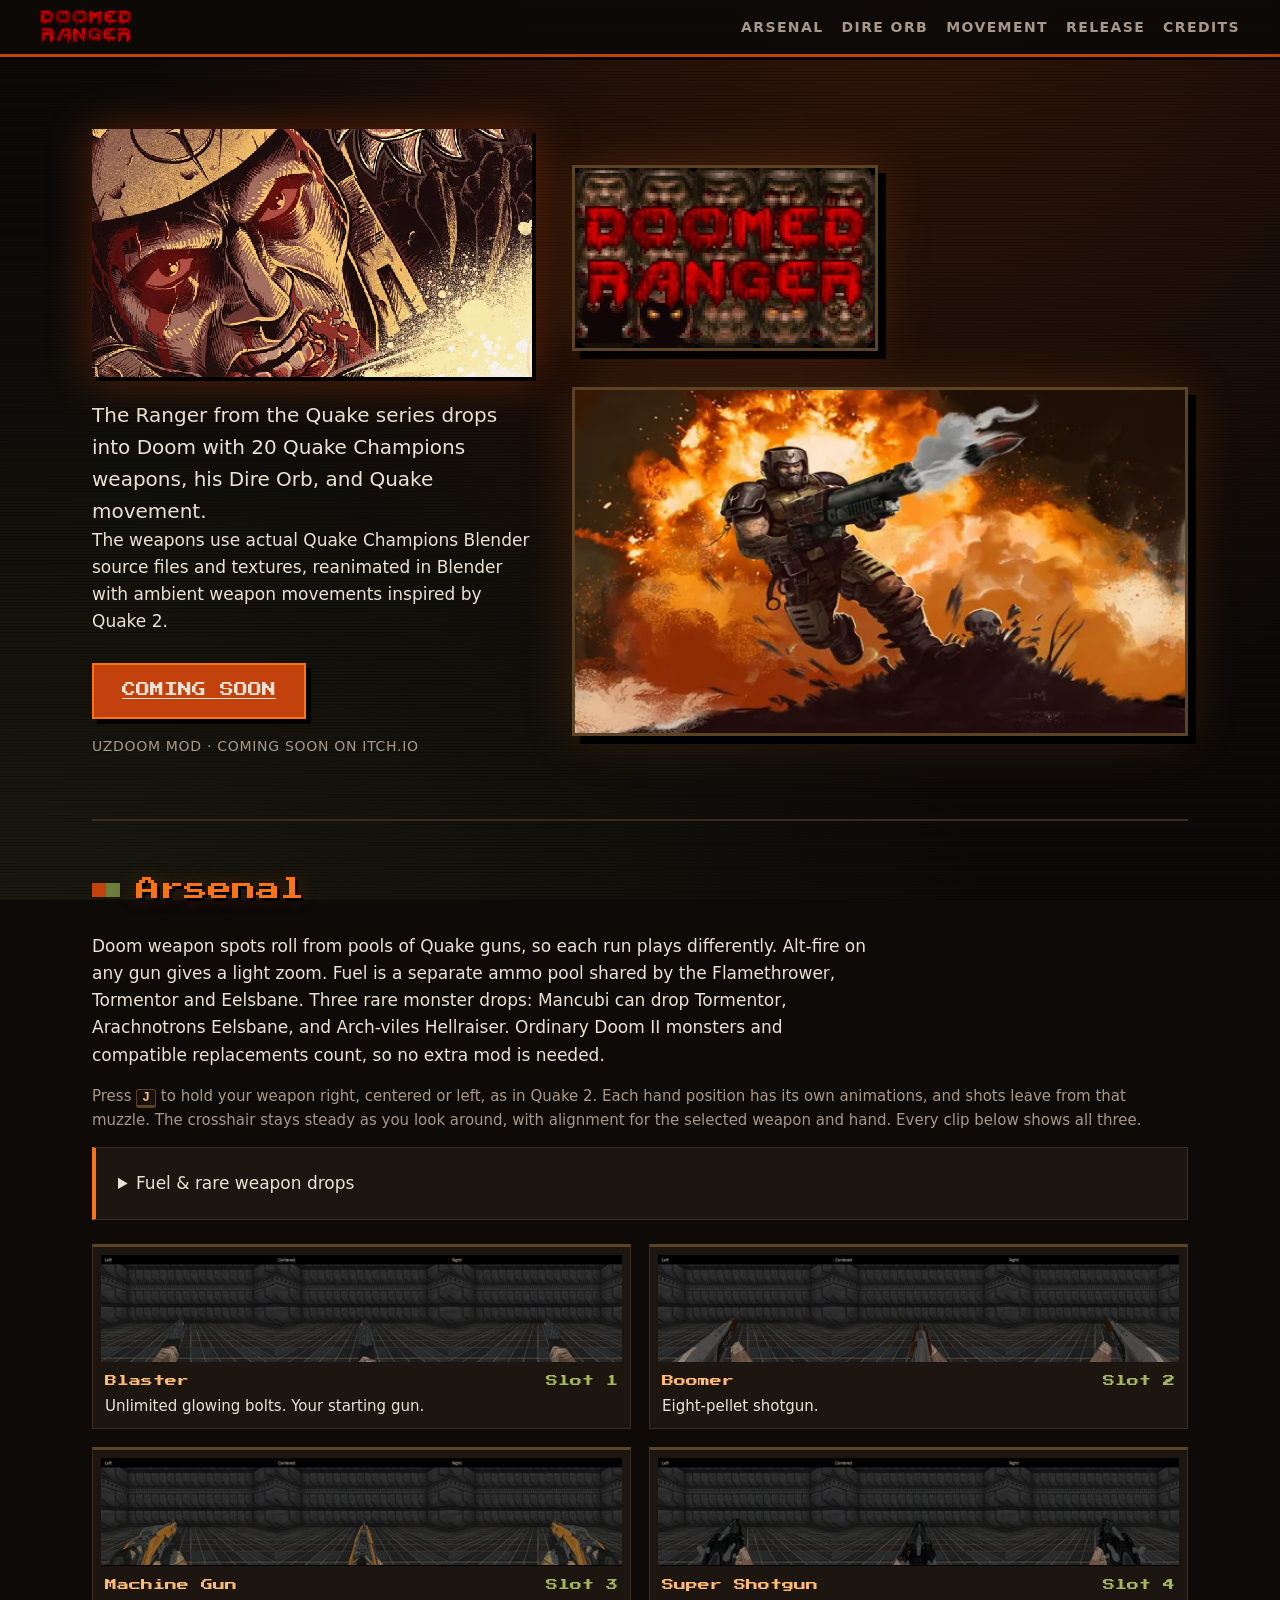
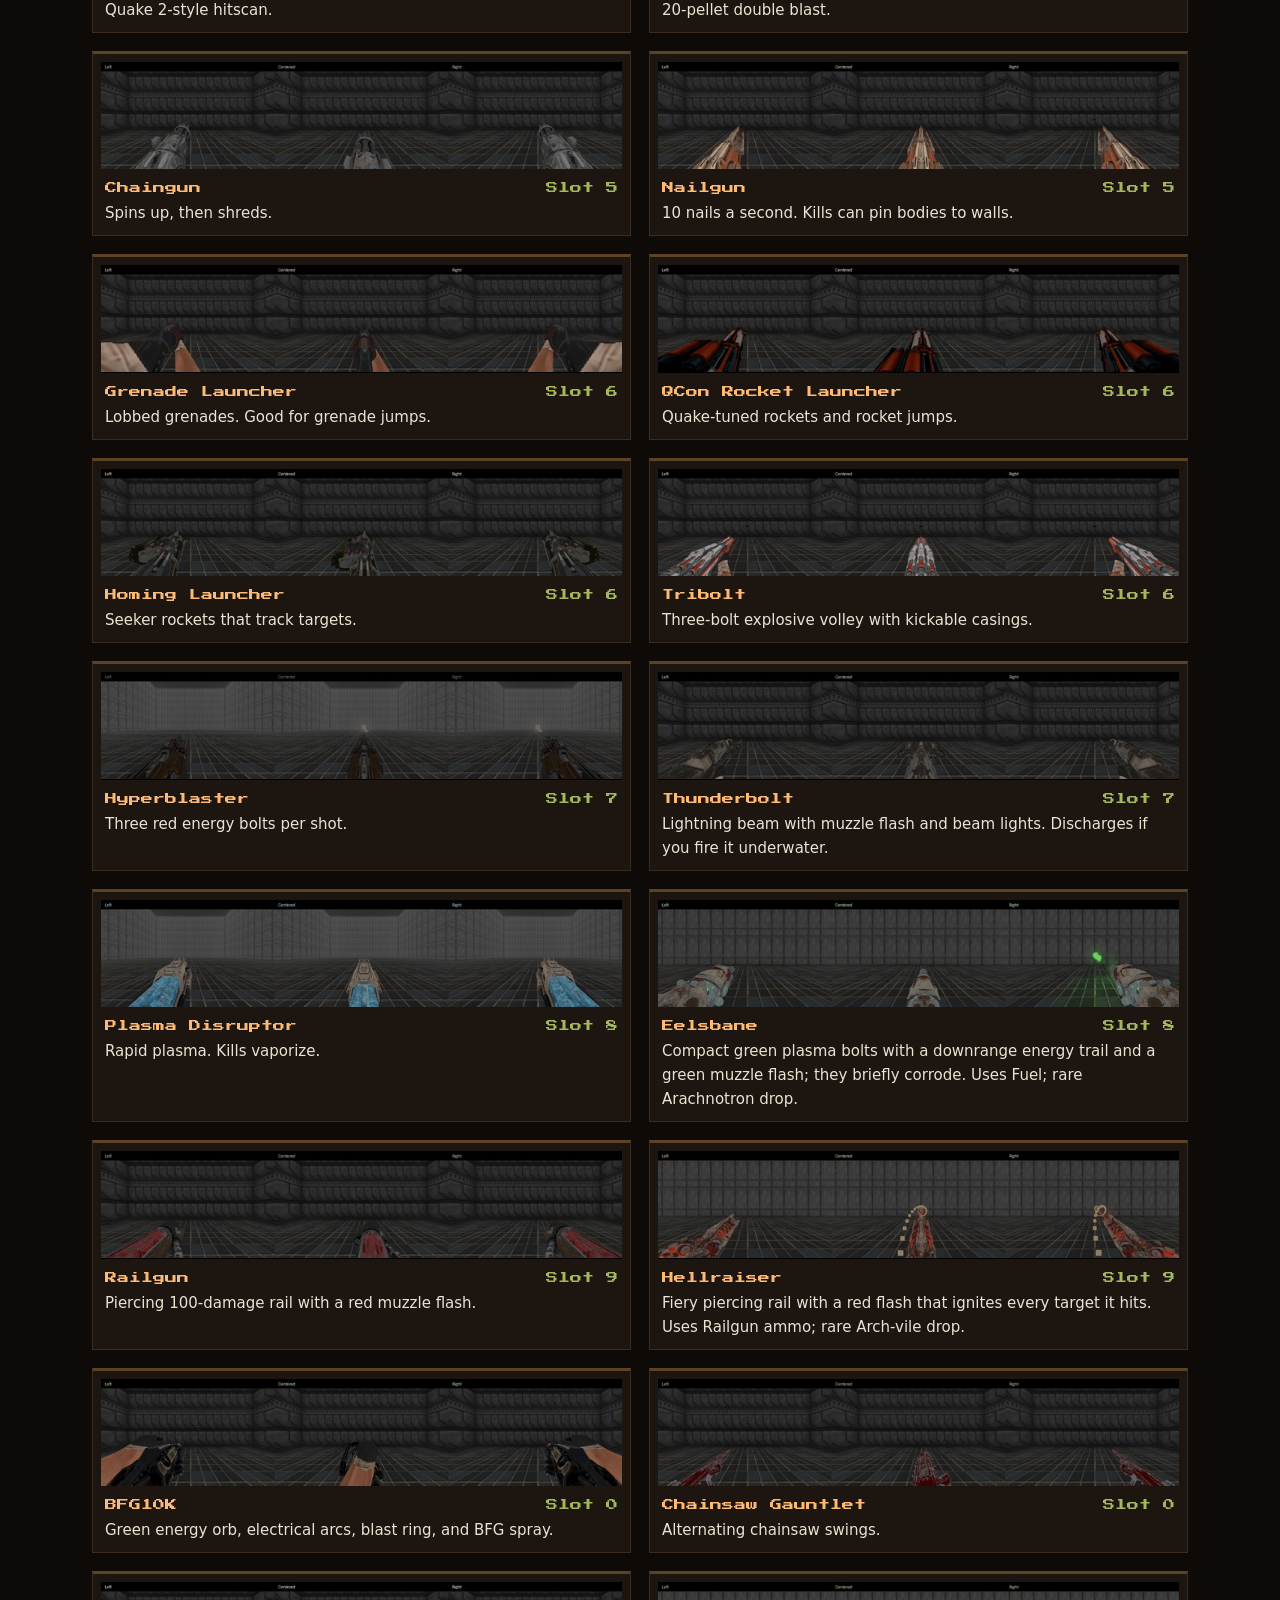
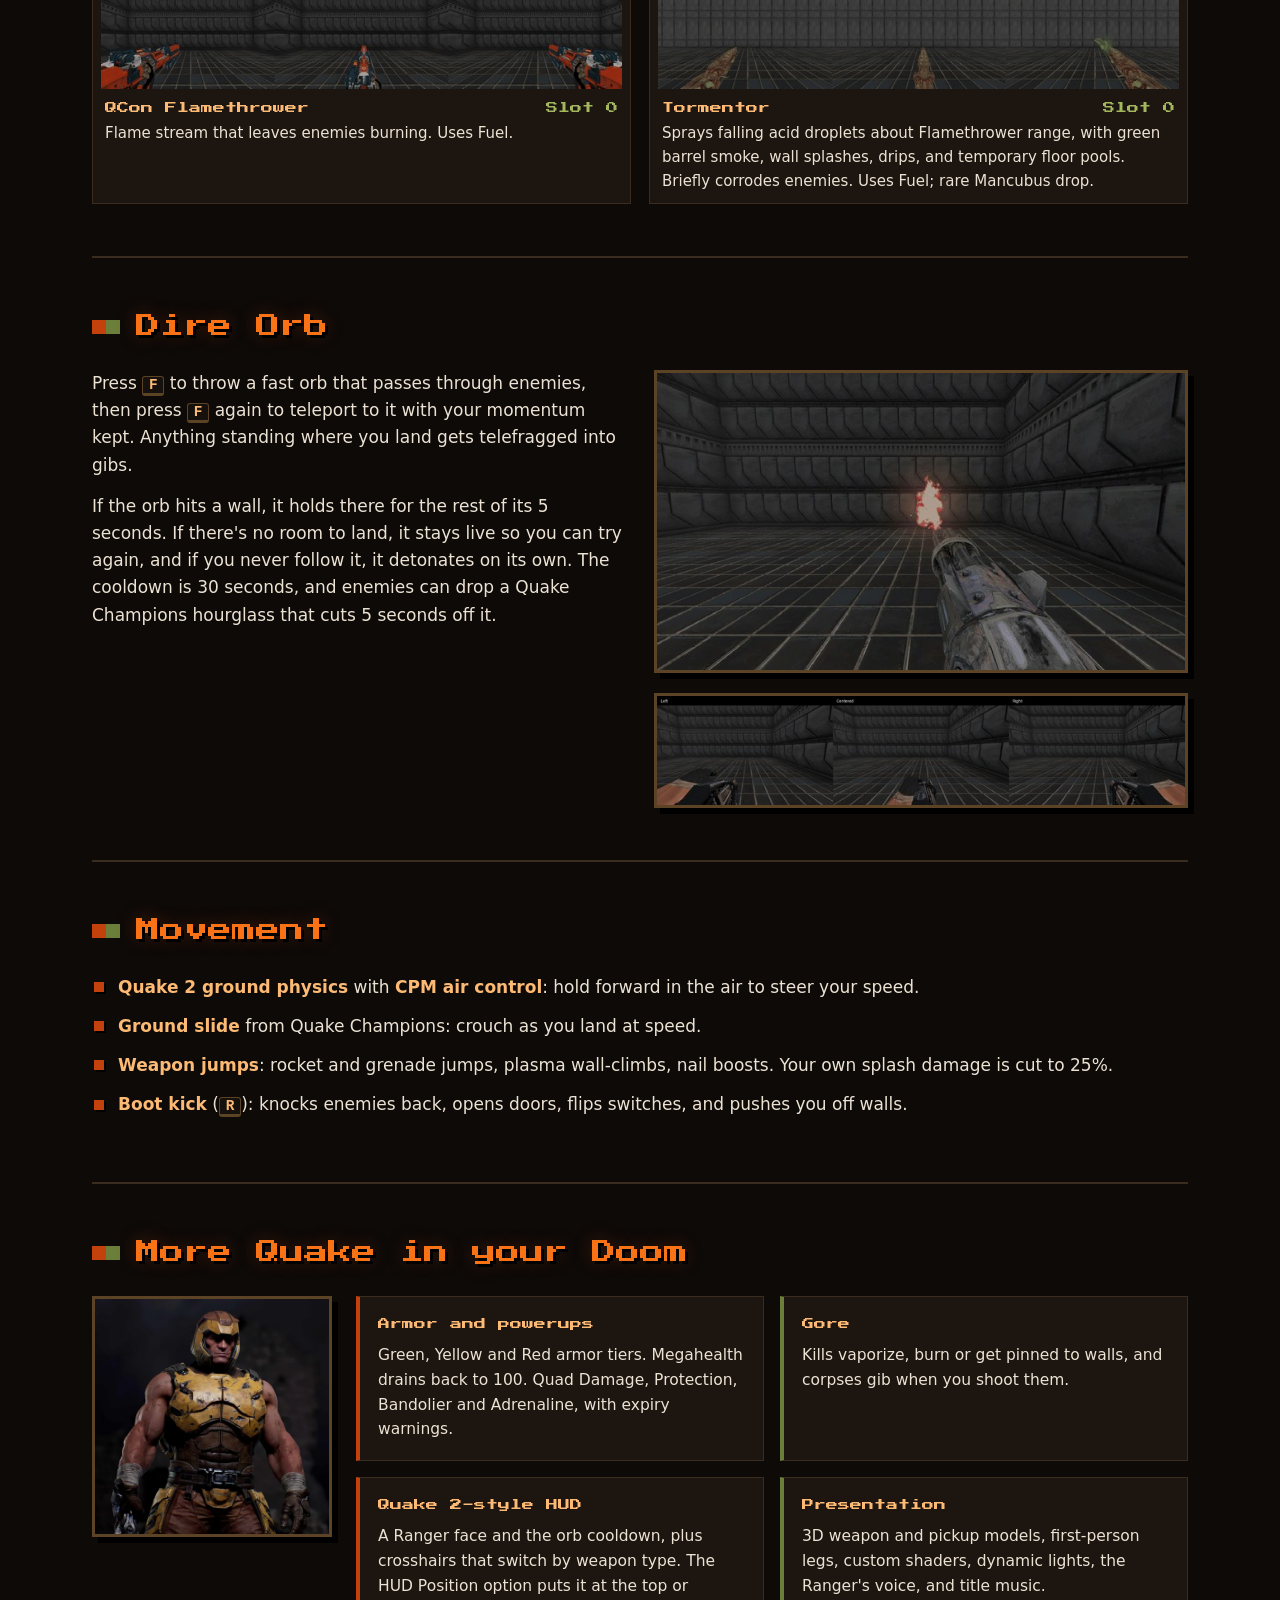
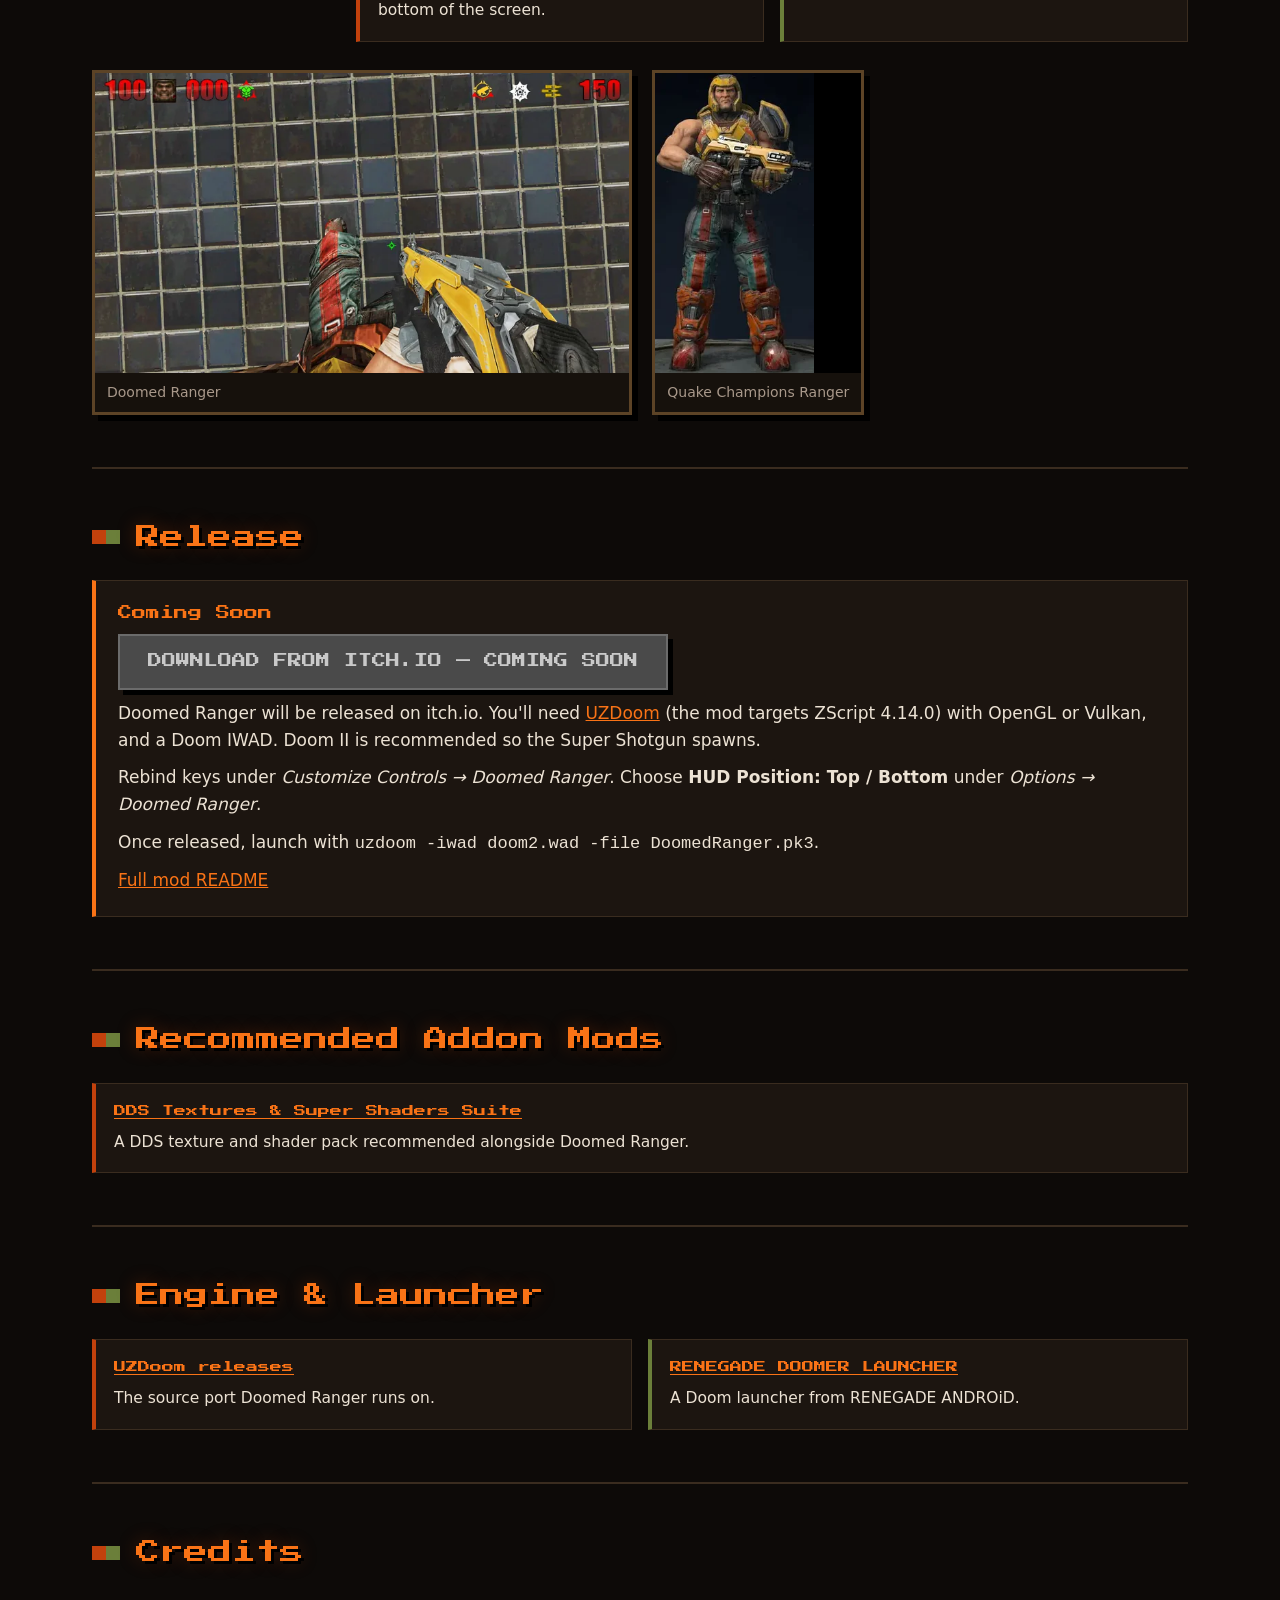
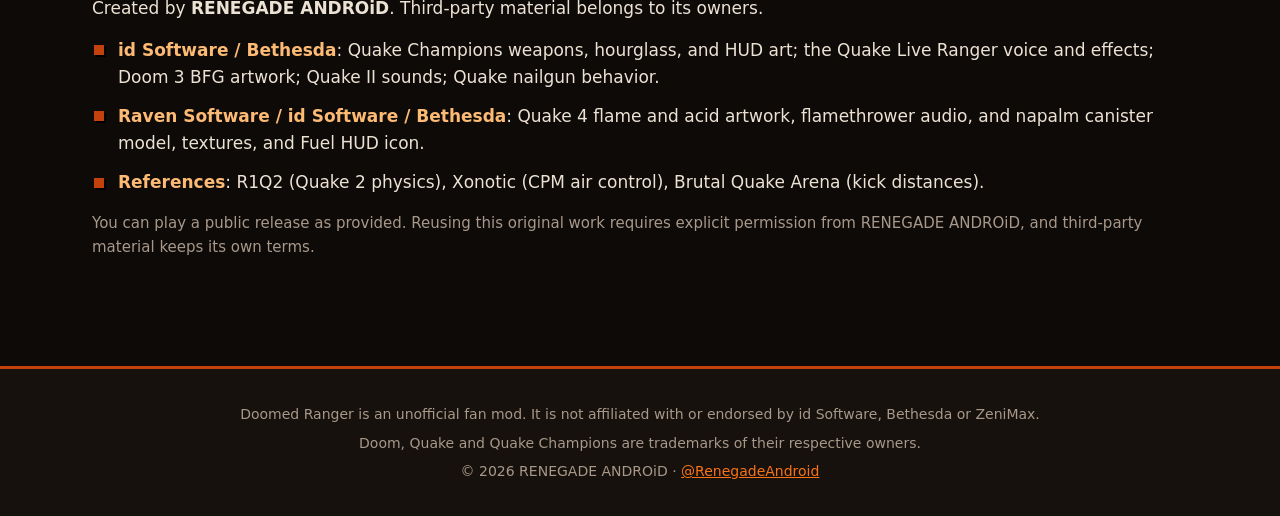
==== index.html @ 9158152c "Prepare itch.io downloads while keeping release in draft" ====
<!doctype html>
<html lang="en">
<head>
<meta charset="utf-8">
<meta name="viewport" content="width=device-width, initial-scale=1">
<title>Doomed Ranger: the Quake Ranger in Doom | Coming Soon</title>
<meta name="description" content="Doomed Ranger is a UZDoom mod that brings the Ranger from the Quake series into Doom with 20 Quake Champions weapons, the Dire Orb and Quake movement. Coming soon.">
<meta name="theme-color" content="#0d0a08">
<meta property="og:type" content="website">
<meta property="og:title" content="Doomed Ranger: the Quake Ranger in Doom">
<meta property="og:description" content="20 Quake Champions weapons, the Dire Orb and Quake movement, in Doom. Coming soon.">
<meta property="og:image" content="img/og-image.jpg">
<meta name="twitter:card" content="summary_large_image">
<meta name="twitter:site" content="@RenegadeAndroid">
<meta name="twitter:title" content="Doomed Ranger: the Quake Ranger in Doom">
<meta name="twitter:description" content="20 Quake Champions weapons, the Dire Orb and Quake movement, in Doom. Coming soon.">
<meta name="twitter:image" content="img/og-image.jpg">
<link rel="icon" href="favicon.ico" sizes="any">
<link rel="icon" href="favicon-32.png" type="image/png" sizes="32x32">
<link rel="apple-touch-icon" href="apple-touch-icon.png">
<link rel="preload" href="fonts/PressStart2P.woff" as="font" type="font/woff" crossorigin>
<link rel="stylesheet" href="style.css?v=20261006b">
</head>
<body>
<a class="skip" href="#main">Skip to content</a>
<header class="topbar">
  <a class="brand" href="#top" aria-label="Doomed Ranger home"><img src="img/logo.png" alt="Doomed Ranger" width="630" height="234"></a>
  <nav aria-label="Sections">
    <a href="#arsenal">Arsenal</a><a href="#orb">Dire Orb</a><a href="#movement">Movement</a><a href="#release">Release</a><a href="#credits">Credits</a>
  </nav>
</header>
<main id="main">
<section class="hero" id="top">
  <div>
    <h1><img src="img/titlepic.webp" alt="Doomed Ranger" width="672" height="378" class="pixelated"></h1>
    <p class="tagline">The Ranger from the Quake series drops into Doom with 20 Quake Champions weapons, his Dire Orb, and Quake movement.</p>
    <p class="lead">The weapons use actual Quake Champions Blender source files and textures, reanimated in Blender with ambient weapon movements inspired by Quake 2.</p>
    <div class="cta"><a class="btn btn-download" href="#release">Coming Soon</a></div>
    <p class="fineprint">UZDoom mod &middot; Coming soon on itch.io</p>
  </div>
  <div class="hero-art">
    <figure class="hero-shot hero-banner pixelated"><img src="img/title-banner.webp?v=20261005c" alt="Doomed Ranger title" width="300" height="180"></figure>
    <figure class="hero-shot credit"><img src="img/credit.webp?v=20261005c" alt="Credits screen" width="560" height="315" loading="lazy"></figure>
  </div>
</section>

<section class="section" id="arsenal">
  <h2><span class="pix"></span>Arsenal</h2>
  <p class="lead">Doom weapon spots roll from pools of Quake guns, so each run plays differently. Alt-fire on any gun gives a light zoom. Fuel is a separate ammo pool shared by the Flamethrower, Tormentor and Eelsbane. Three rare monster drops: Mancubi can drop Tormentor, Arachnotrons Eelsbane, and Arch-viles Hellraiser. Ordinary Doom II monsters and compatible replacements count, so no extra mod is needed.</p>
  <p class="hint">Press <kbd>J</kbd> to hold your weapon right, centered or left, as in Quake 2. Each hand position has its own animations, and shots leave from that muzzle. The crosshair stays steady as you look around, with alignment for the selected weapon and hand. Every clip below shows all three.</p>
  <details class="card"><summary>Fuel &amp; rare weapon drops</summary>
<p>Fuel is a separate ammo pool shared by the Flamethrower, Tormentor, and Eelsbane: 300 maximum, or 600 with a backpack. Quake 4 napalm canisters give 60 Fuel; large tanks give 120. One in four Cell/Cell Pack map spots supplies Fuel, while the rest retain Cells. Mappers can place Fuel using editor numbers 27016 and 27017.</p>
<p>Mancubi have a 15% chance to drop Tormentor. Arachnotrons have a 15% chance to drop Eelsbane. Arch-viles have a 20% chance to drop Hellraiser. Ordinary Doom II monsters and compatible replacement subclasses can supply these weapons; Champions Lite is not required. Friendly monsters never roll these drops, and resurrection cannot repeat a drop roll. Server settings <code>dr_tormentor_drop_chance</code>, <code>dr_eelsbane_drop_chance</code>, and <code>dr_hellraiser_drop_chance</code> adjust the chances.</p>
<p>The three monster weapons do not appear in normal map weapon pools. Pick up the dropped weapon to unlock it, then use its slot key to cycle to it.</p>
<p>Tormentor sprays a visible stream of falling acid droplets with approximately the Flamethrower’s reach, green barrel smoke, and no muzzle flash. Eelsbane fires fast green acid plasma. Both apply a brief corrosion effect. Tormentor impacts leave green wall splashes and drips plus temporary floor pools, using original Quake 4 acid artwork. Eelsbane has compact green plasma bolts and a downrange energy trail; Railgun and Hellraiser use red flashes. Hellraiser fires a piercing fiery rail that sets every enemy it hits alight; it uses the Railgun’s existing ammo, rather than Fuel.</p>
  </details>
  <div class="weapons">
<figure class="weapon"><video autoplay muted loop playsinline preload="none" poster="media/blaster.jpg?v=84ce3cec5cee" aria-label="Blaster held left, centered and right"><source src="media/blaster.mp4?v=84ce3cec5cee" type="video/mp4"></video><figcaption><h3>Blaster<span class="slot">Slot 1</span></h3><p>Unlimited glowing bolts. Your starting gun.</p></figcaption></figure>
<figure class="weapon"><video autoplay muted loop playsinline preload="none" poster="media/boomer.jpg?v=d4609a7aebd3" aria-label="Boomer held left, centered and right"><source src="media/boomer.mp4?v=d4609a7aebd3" type="video/mp4"></video><figcaption><h3>Boomer<span class="slot">Slot 2</span></h3><p>Eight-pellet shotgun.</p></figcaption></figure>
<figure class="weapon"><video autoplay muted loop playsinline preload="none" poster="media/machine-gun.jpg?v=020d943dd114" aria-label="Machine Gun held left, centered and right"><source src="media/machine-gun.mp4?v=020d943dd114" type="video/mp4"></video><figcaption><h3>Machine Gun<span class="slot">Slot 3</span></h3><p>Quake 2-style hitscan.</p></figcaption></figure>
<figure class="weapon"><video autoplay muted loop playsinline preload="none" poster="media/super-shotgun.jpg?v=9066d23cf0ee" aria-label="Super Shotgun held left, centered and right"><source src="media/super-shotgun.mp4?v=9066d23cf0ee" type="video/mp4"></video><figcaption><h3>Super Shotgun<span class="slot">Slot 4</span></h3><p>20-pellet double blast.</p></figcaption></figure>
<figure class="weapon"><video autoplay muted loop playsinline preload="none" poster="media/chaingun.jpg?v=4c9219ea2337" aria-label="Chaingun held left, centered and right"><source src="media/chaingun.mp4?v=4c9219ea2337" type="video/mp4"></video><figcaption><h3>Chaingun<span class="slot">Slot 5</span></h3><p>Spins up, then shreds.</p></figcaption></figure>
<figure class="weapon"><video autoplay muted loop playsinline preload="none" poster="media/nailgun.jpg?v=85e5bc1e5933" aria-label="Nailgun held left, centered and right"><source src="media/nailgun.mp4?v=85e5bc1e5933" type="video/mp4"></video><figcaption><h3>Nailgun<span class="slot">Slot 5</span></h3><p>10 nails a second. Kills can pin bodies to walls.</p></figcaption></figure>
<figure class="weapon"><video autoplay muted loop playsinline preload="none" poster="media/grenade-launcher.jpg?v=d6468c8aa0d2" aria-label="Grenade Launcher held left, centered and right"><source src="media/grenade-launcher.mp4?v=d6468c8aa0d2" type="video/mp4"></video><figcaption><h3>Grenade Launcher<span class="slot">Slot 6</span></h3><p>Lobbed grenades. Good for grenade jumps.</p></figcaption></figure>
<figure class="weapon"><video autoplay muted loop playsinline preload="none" poster="media/qcon-rocket-launcher.jpg?v=6a2fb8ad66dd" aria-label="QCon Rocket Launcher held left, centered and right"><source src="media/qcon-rocket-launcher.mp4?v=6a2fb8ad66dd" type="video/mp4"></video><figcaption><h3>QCon Rocket Launcher<span class="slot">Slot 6</span></h3><p>Quake-tuned rockets and rocket jumps.</p></figcaption></figure>
<figure class="weapon"><video autoplay muted loop playsinline preload="none" poster="media/homing-launcher.jpg?v=08c1c760531c" aria-label="Homing Launcher held left, centered and right"><source src="media/homing-launcher.mp4?v=08c1c760531c" type="video/mp4"></video><figcaption><h3>Homing Launcher<span class="slot">Slot 6</span></h3><p>Seeker rockets that track targets.</p></figcaption></figure>
<figure class="weapon"><video autoplay muted loop playsinline preload="none" poster="media/tribolt.jpg?v=ee7981aa20fa" aria-label="Tribolt held left, centered and right"><source src="media/tribolt.mp4?v=ee7981aa20fa" type="video/mp4"></video><figcaption><h3>Tribolt<span class="slot">Slot 6</span></h3><p>Three-bolt explosive volley with kickable casings.</p></figcaption></figure>
<figure class="weapon"><video autoplay muted loop playsinline preload="none" poster="media/hyperblaster.jpg?v=4ec3fef3181a" aria-label="Hyperblaster held left, centered and right"><source src="media/hyperblaster.mp4?v=4ec3fef3181a" type="video/mp4"></video><figcaption><h3>Hyperblaster<span class="slot">Slot 7</span></h3><p>Three red energy bolts per shot.</p></figcaption></figure>
<figure class="weapon"><video autoplay muted loop playsinline preload="none" poster="media/thunderbolt.jpg?v=8cfcb7be6a75" aria-label="Thunderbolt held left, centered and right"><source src="media/thunderbolt.mp4?v=8cfcb7be6a75" type="video/mp4"></video><figcaption><h3>Thunderbolt<span class="slot">Slot 7</span></h3><p>Lightning beam with muzzle flash and beam lights. Discharges if you fire it underwater.</p></figcaption></figure>
<figure class="weapon"><video autoplay muted loop playsinline preload="none" poster="media/plasma-disruptor.jpg?v=b77f7627d532" aria-label="Plasma Disruptor held left, centered and right"><source src="media/plasma-disruptor.mp4?v=b77f7627d532" type="video/mp4"></video><figcaption><h3>Plasma Disruptor<span class="slot">Slot 8</span></h3><p>Rapid plasma. Kills vaporize.</p></figcaption></figure>
<figure class="weapon"><video autoplay muted loop playsinline preload="none" poster="media/eelsbane.jpg?v=9e7bd1f53b00" aria-label="Eelsbane held left, centered and right"><source src="media/eelsbane.mp4?v=9e7bd1f53b00" type="video/mp4"></video><figcaption><h3>Eelsbane<span class="slot">Slot 8</span></h3><p>Compact green plasma bolts with a downrange energy trail and a green muzzle flash; they briefly corrode. Uses Fuel; rare Arachnotron drop.</p></figcaption></figure>
<figure class="weapon"><video autoplay muted loop playsinline preload="none" poster="media/railgun.jpg?v=cf1688f2a9b3" aria-label="Railgun held left, centered and right"><source src="media/railgun.mp4?v=cf1688f2a9b3" type="video/mp4"></video><figcaption><h3>Railgun<span class="slot">Slot 9</span></h3><p>Piercing 100-damage rail with a red muzzle flash.</p></figcaption></figure>
<figure class="weapon"><video autoplay muted loop playsinline preload="none" poster="media/hellraiser.jpg?v=635c8f942a1d" aria-label="Hellraiser held left, centered and right"><source src="media/hellraiser.mp4?v=635c8f942a1d" type="video/mp4"></video><figcaption><h3>Hellraiser<span class="slot">Slot 9</span></h3><p>Fiery piercing rail with a red flash that ignites every target it hits. Uses Railgun ammo; rare Arch-vile drop.</p></figcaption></figure>
<figure class="weapon"><video autoplay muted loop playsinline preload="none" poster="media/bfg10k.jpg?v=2ba76376603f" aria-label="BFG10K held left, centered and right"><source src="media/bfg10k.mp4?v=2ba76376603f" type="video/mp4"></video><figcaption><h3>BFG10K<span class="slot">Slot 0</span></h3><p>Green energy orb, electrical arcs, blast ring, and BFG spray.</p></figcaption></figure>
<figure class="weapon"><video autoplay muted loop playsinline preload="none" poster="media/chainsaw-gauntlet.jpg?v=6f9e9b9dbbe9" aria-label="Chainsaw Gauntlet held left, centered and right"><source src="media/chainsaw-gauntlet.mp4?v=6f9e9b9dbbe9" type="video/mp4"></video><figcaption><h3>Chainsaw Gauntlet<span class="slot">Slot 0</span></h3><p>Alternating chainsaw swings.</p></figcaption></figure>
<figure class="weapon"><video autoplay muted loop playsinline preload="none" poster="media/flamethrower.jpg?v=9c860c257740" aria-label="QCon Flamethrower held left, centered and right"><source src="media/flamethrower.mp4?v=9c860c257740" type="video/mp4"></video><figcaption><h3>QCon Flamethrower<span class="slot">Slot 0</span></h3><p>Flame stream that leaves enemies burning. Uses Fuel.</p></figcaption></figure>
<figure class="weapon"><video autoplay muted loop playsinline preload="none" poster="media/tormentor.jpg?v=f3d965cd5ab0" aria-label="Tormentor held left, centered and right"><source src="media/tormentor.mp4?v=f3d965cd5ab0" type="video/mp4"></video><figcaption><h3>Tormentor<span class="slot">Slot 0</span></h3><p>Sprays falling acid droplets about Flamethrower range, with green barrel smoke, wall splashes, drips, and temporary floor pools. Briefly corrodes enemies. Uses Fuel; rare Mancubus drop.</p></figcaption></figure>
  </div>
</section>

<section class="section" id="orb">
  <h2><span class="pix"></span>Dire Orb</h2>
  <div class="split">
    <div>
      <p class="lead">Press <kbd>F</kbd> to throw a fast orb that passes through enemies, then press <kbd>F</kbd> again to teleport to it with your momentum kept. Anything standing where you land gets telefragged into gibs.</p>
      <p class="lead">If the orb hits a wall, it holds there for the rest of its 5 seconds. If there's no room to land, it stays live so you can try again, and if you never follow it, it detonates on its own. The cooldown is 30 seconds, and enemies can drop a Quake Champions hourglass that cuts 5 seconds off it.</p>
    </div>
    <div>
      <figure class="media gameplay"><video autoplay muted loop playsinline preload="none" poster="media/dire-orb-gameplay.jpg?v=3fb9c44d6c5e" aria-label="Dire Orb gameplay"><source src="media/dire-orb-gameplay.mp4?v=3fb9c44d6c5e" type="video/mp4"></video></figure>
      <figure class="media"><video autoplay muted loop playsinline preload="none" poster="media/dire-orb.jpg?v=9bef050658b7" aria-label="Dire Orb held left, centered and right"><source src="media/dire-orb.mp4?v=9bef050658b7" type="video/mp4"></video></figure>
    </div>
  </div>
</section>

<section class="section" id="movement">
  <h2><span class="pix"></span>Movement</h2>
  <ul class="ticks">
    <li><strong>Quake 2 ground physics</strong> with <strong>CPM air control</strong>: hold forward in the air to steer your speed.</li>
    <li><strong>Ground slide</strong> from Quake Champions: crouch as you land at speed.</li>
    <li><strong>Weapon jumps</strong>: rocket and grenade jumps, plasma wall-climbs, nail boosts. Your own splash damage is cut to 25%.</li>
    <li><strong>Boot kick</strong> (<kbd>R</kbd>): knocks enemies back, opens doors, flips switches, and pushes you off walls.</li>
  </ul>
</section>

<section class="section" id="more">
  <h2><span class="pix"></span>More Quake in your Doom</h2>
  <div class="more-layout">
    <figure class="more-ranger"><img src="img/ranger-portrait.webp?v=20261005c" alt="Ranger" width="520" height="522" loading="lazy"></figure>
    <ul class="features features-right">
      <li><h3>Armor and powerups</h3><p>Green, Yellow and Red armor tiers. Megahealth drains back to 100. Quad Damage, Protection, Bandolier and Adrenaline, with expiry warnings.</p></li>
      <li><h3>Gore</h3><p>Kills vaporize, burn or get pinned to walls, and corpses gib when you shoot them.</p></li>
      <li><h3>Quake 2-style HUD</h3><p>A Ranger face and the orb cooldown, plus crosshairs that switch by weapon type. The HUD Position option puts it at the top or bottom of the screen.</p></li>
      <li><h3>Presentation</h3><p>3D weapon and pickup models, first-person legs, custom shaders, dynamic lights, the Ranger's voice, and title music.</p></li>
    </ul>
  </div>
  <div class="compare">
    <figure class="shot"><img src="img/in-game-hud.webp?v=20261005c" alt="Looking down at the Ranger body, yellow weapon, and Quake 2-style HUD" width="780" height="438" loading="lazy"><figcaption>Doomed Ranger</figcaption></figure>
    <figure class="shot"><img src="img/qc-ranger.webp?v=20261005c" alt="Quake Champions Ranger for comparison" width="232" height="438" loading="lazy"><figcaption>Quake Champions Ranger</figcaption></figure>
  </div>
</section>

<section class="section" id="release">
  <h2><span class="pix"></span>Release</h2>
  <div class="card">
    <p class="status">Coming Soon</p>
    <p><button class="btn btn-soon" disabled>Download from itch.io — Coming Soon</button></p>
    <p>Doomed Ranger will be released on itch.io. You'll need <a href="https://github.com/UZDoom/UZDoom/releases" rel="noopener">UZDoom</a> (the mod targets ZScript 4.14.0) with OpenGL or Vulkan, and a Doom IWAD. Doom II is recommended so the Super Shotgun spawns.</p>
    <p>Rebind keys under <em>Customize Controls → Doomed Ranger</em>. Choose <strong>HUD Position: Top / Bottom</strong> under <em>Options → Doomed Ranger</em>.</p>
    <p>Once released, launch with <code>uzdoom -iwad doom2.wad -file DoomedRanger.pk3</code>.</p>
    <p><a href="https://github.com/RENEGADE-ANDROiD/DoomedRanger/blob/main/mod-readme.md">Full mod README</a></p>
  </div>
</section>

<section class="section" id="addons">
  <h2><span class="pix"></span>Recommended Addon Mods</h2>
  <ul class="features">
    <li><h3><a href="https://www.moddb.com/mods/dds-texturespbr-plus" rel="noopener">DDS Textures &amp; Super Shaders Suite</a></h3><p>A DDS texture and shader pack recommended alongside Doomed Ranger.</p></li>
  </ul>
</section>

<section class="section" id="engine">
  <h2><span class="pix"></span>Engine &amp; Launcher</h2>
  <ul class="features">
    <li><h3><a href="https://github.com/UZDoom/UZDoom/releases" rel="noopener">UZDoom releases</a></h3><p>The source port Doomed Ranger runs on.</p></li>
    <li><h3><a href="https://renegade-android.github.io/rdl/" rel="noopener">RENEGADE DOOMER LAUNCHER</a></h3><p>A Doom launcher from RENEGADE ANDROiD.</p></li>
  </ul>
</section>

<section class="section" id="credits">
  <h2><span class="pix"></span>Credits</h2>
  <p class="lead">Created by <strong>RENEGADE ANDROiD</strong>. Third-party material belongs to its owners.</p>
  <ul class="ticks">
    <li><strong>id Software / Bethesda</strong>: Quake Champions weapons, hourglass, and HUD art; the Quake Live Ranger voice and effects; Doom 3 BFG artwork; Quake II sounds; Quake nailgun behavior.</li>
    <li><strong>Raven Software / id Software / Bethesda</strong>: Quake 4 flame and acid artwork, flamethrower audio, and napalm canister model, textures, and Fuel HUD icon.</li>
    <li><strong>References</strong>: R1Q2 (Quake 2 physics), Xonotic (CPM air control), Brutal Quake Arena (kick distances).</li>
  </ul>
  <p class="hint">You can play a public release as provided. Reusing this original work requires explicit permission from RENEGADE ANDROiD, and third-party material keeps its own terms.</p>
</section>
</main>
<footer class="footer">
  <p>Doomed Ranger is an unofficial fan mod. It is not affiliated with or endorsed by id Software, Bethesda or ZeniMax.</p>
  <p>Doom, Quake and Quake Champions are trademarks of their respective owners.</p>
  <p>&copy; 2026 RENEGADE ANDROiD &middot; <a href="https://x.com/RenegadeAndroid" rel="noopener">@RenegadeAndroid</a></p>
</footer>
</body>
</html>
---- style.css ----
/* Doomed Ranger: dark, gritty Doom/Quake theme. Rust/orange with Quake brown/green. Press Start 2P for headings only. */
@font-face { font-family: "Press Start 2P"; src: url("fonts/PressStart2P.woff") format("woff"); font-display: swap; }
:root {
  --bg: #0d0a08; --bg2: #16110c; --panel: #1c1510; --line: #3a2c1f;
  --fg: #ece2d4; --dim: #a8988a; --rust: #c2410c; --orange: #f97316; --ember: #fdba74;
  --brown: #5c4326; --green: #6b7f3a; --green-hi: #a3b85c;
  --pixel: "Press Start 2P", ui-monospace, monospace;
  --sans: system-ui, -apple-system, "Segoe UI", Roboto, "Helvetica Neue", Arial, sans-serif;
}
* { box-sizing: border-box; }
html { scroll-behavior: smooth; }
@media (prefers-reduced-motion: reduce) { html { scroll-behavior: auto; } * { transition: none !important; } }
body {
  margin: 0; background: var(--bg); color: var(--fg); font: 17px/1.6 var(--sans);
  background-image:
    repeating-linear-gradient(0deg, rgba(0,0,0,.22) 0 1px, transparent 1px 3px),
    radial-gradient(ellipse at 70% -10%, rgba(194,65,12,.22), transparent 60%),
    radial-gradient(ellipse at 0% 110%, rgba(107,127,58,.14), transparent 55%);
  background-attachment: fixed;
}
img, video { max-width: 100%; height: auto; display: block; }
.pixelated, .pixelated img { image-rendering: pixelated; }
a { color: var(--orange); }
a:hover { color: var(--ember); }
:focus-visible { outline: 3px solid var(--orange); outline-offset: 3px; }
kbd { font: 700 .85em ui-monospace, monospace; background: var(--bg2); border: 1px solid var(--brown); border-bottom-width: 3px; padding: 0 .4em; border-radius: 3px; color: var(--ember); }
.skip { position: absolute; left: -999px; top: 8px; background: var(--orange); color: #000; padding: 8px 14px; z-index: 10; font-weight: 700; }
.skip:focus { left: 8px; }

.topbar {
  position: sticky; top: 0; z-index: 5; display: flex; align-items: center; justify-content: space-between; gap: 16px;
  padding: 10px clamp(16px, 4vw, 40px); background: rgba(13,10,8,.94); border-bottom: 3px solid var(--rust);
  box-shadow: 0 3px 0 #000;
}
.brand { display: flex; align-items: center; text-decoration: none; }
.brand img { height: 34px; width: auto; }
.topbar nav { display: flex; flex-wrap: wrap; gap: 4px 18px; }
.topbar nav a { color: var(--dim); text-decoration: none; font: 600 14px var(--sans); text-transform: uppercase; letter-spacing: .1em; }
.topbar nav a:hover { color: var(--orange); }

main { max-width: 1160px; margin: 0 auto; padding: 0 clamp(16px, 4vw, 32px); }

.hero { display: grid; grid-template-columns: minmax(0, 5fr) minmax(0, 7fr); gap: 40px; align-items: center; padding: clamp(32px, 6vw, 72px) 0 48px; }
h1 { margin: 0; }
h1 img { width: min(100%, 440px); filter: drop-shadow(4px 4px 0 #000) drop-shadow(0 0 22px rgba(194,65,12,.4)); }
.tagline { margin: 22px 0 0; font-size: clamp(17px, 2vw, 20px); }
.cta { margin-top: 28px; }
.fineprint { margin-top: 16px; color: var(--dim); font-size: 14px; letter-spacing: .05em; text-transform: uppercase; }
.hero-shot { margin: 0; border: 3px solid var(--brown); background: #000; box-shadow: 8px 8px 0 #000, 0 0 50px rgba(249,115,22,.18); }

.btn { display: inline-flex; align-items: center; justify-content: center; padding: 16px 28px; font: 14px/1.4 var(--pixel); text-transform: uppercase; border: 2px solid transparent; }
.btn-soon, .btn-soon:disabled { background: #4a4a4a; color: #c9c9c9; border-color: #6b6b6b; box-shadow: 5px 5px 0 #000; cursor: not-allowed; }

.section { padding: 52px 0; border-top: 2px solid var(--line); }
h2 { display: flex; align-items: center; margin: 0 0 26px; font: clamp(16px, 2.6vw, 24px)/1.4 var(--pixel); color: var(--orange); text-shadow: 3px 3px 0 #000, 0 0 18px rgba(194,65,12,.35); }
.pix { width: 14px; height: 14px; background: var(--rust); box-shadow: 14px 0 0 var(--green); margin-right: 30px; flex: none; }
h3 { margin: 0 0 10px; font: 12px/1.5 var(--pixel); color: var(--ember); }
.lead { margin: 0 0 14px; max-width: 72ch; }
.hint { color: var(--dim); font-size: 15px; }

.features { list-style: none; padding: 0; margin: 0; display: grid; grid-template-columns: repeat(auto-fit, minmax(250px, 1fr)); gap: 16px; }
.features li { background: var(--panel); border: 1px solid var(--line); border-left: 4px solid var(--green); padding: 18px; }
.features li:nth-child(odd) { border-left-color: var(--rust); }
.features p { margin: 0; font-size: 15.5px; }
.shot { margin: 24px 0 0; border: 3px solid var(--brown); background: #000; max-width: 780px; box-shadow: 6px 6px 0 #000; }
figcaption { padding: 8px 12px; color: var(--dim); font-size: 14px; background: var(--bg2); }

.weapons { display: grid; grid-template-columns: repeat(2, minmax(0, 1fr)); gap: 18px; margin-top: 24px; }
.weapon { margin: 0; background: var(--panel); border: 1px solid var(--line); border-top: 3px solid var(--brown); padding: 8px; }
.weapon video, .media video { width: 100%; background: #000; aspect-ratio: 640 / 132; }
.weapon figcaption { background: none; padding: 10px 4px 2px; }
.weapon h3 { display: flex; justify-content: space-between; gap: 8px; margin-bottom: 4px; }
.slot { color: var(--green-hi); white-space: nowrap; }
.weapon p { margin: 0; color: var(--fg); font-size: 15px; }

.split { display: grid; grid-template-columns: minmax(0, 1fr) minmax(0, 1fr); gap: 28px; align-items: start; }
.media { margin: 0; border: 3px solid var(--brown); background: #000; box-shadow: 6px 6px 0 #000; }
.media.gameplay video { aspect-ratio: 16 / 9; }
.media + .media { margin-top: 20px; }

.ticks { margin: 0; padding: 0; list-style: none; }
.ticks li { position: relative; padding-left: 26px; margin-bottom: 12px; }
.ticks li::before { content: ""; position: absolute; left: 2px; top: .5em; width: 10px; height: 10px; background: var(--rust); box-shadow: 2px 2px 0 #000; }
.ticks strong { color: var(--ember); }

.card { background: var(--panel); border: 1px solid var(--line); border-left: 4px solid var(--orange); padding: 22px; }
.card p { margin: 0 0 10px; }
.card p:last-child { margin-bottom: 0; }
.status { font: 14px/1.5 var(--pixel); color: var(--orange); }

.footer { margin-top: 40px; padding: 28px clamp(16px, 4vw, 40px); border-top: 3px solid var(--rust); background: var(--bg2); color: var(--dim); text-align: center; font-size: 14px; }
.footer p { margin: 6px auto; max-width: 900px; }

@media (max-width: 900px) { .hero, .split { grid-template-columns: 1fr; } }
@media (max-width: 720px) {
  .topbar { flex-direction: column; align-items: flex-start; gap: 6px; }
  .topbar nav { gap: 2px 14px; }
  .topbar nav a { font-size: 13px; }
  .weapons { grid-template-columns: 1fr; }
  .btn { width: 100%; }
  h1 img { margin: 0 auto; }
}

.compare { display:flex; flex-wrap:wrap; gap:20px; margin-top:28px; align-items:flex-start; }
.compare .shot { margin:0; max-width:none; flex:0 0 auto; }
.compare .shot img { height:300px; width:auto; display:block; }
@media (max-width:720px){ .compare .shot img { height:auto; width:100%; } .compare .shot { flex:1 1 100%; } }

.hero-art { display:flex; flex-direction:column; align-items:flex-start; gap:36px; }
.hero-banner { align-self:flex-start; width:auto; }
.hero-banner img { width:300px; height:auto; display:block; }
.hero-art .credit { width:100%; }
.hero-art .credit img { width:100%; height:auto; display:block; }

.more-layout { display:grid; grid-template-columns: 240px minmax(0,1fr); gap:24px; align-items:start; }
.more-ranger { margin:0; border:3px solid var(--brown); background:#000; box-shadow:6px 6px 0 #000; }
.more-ranger img { width:100%; height:auto; display:block; }
.more-layout .features-right { grid-template-columns: repeat(2, minmax(0,1fr)); margin-top:0; }
@media (max-width:900px){ .more-layout { grid-template-columns:1fr; } .more-ranger { max-width:240px; } }
@media (max-width:600px){ .more-layout .features-right { grid-template-columns:1fr; } }

.btn-download { background: var(--rust); color: var(--fg); border-color: var(--orange); box-shadow: 5px 5px 0 #000; }
.btn-download:hover { background: var(--orange); color: var(--bg); }
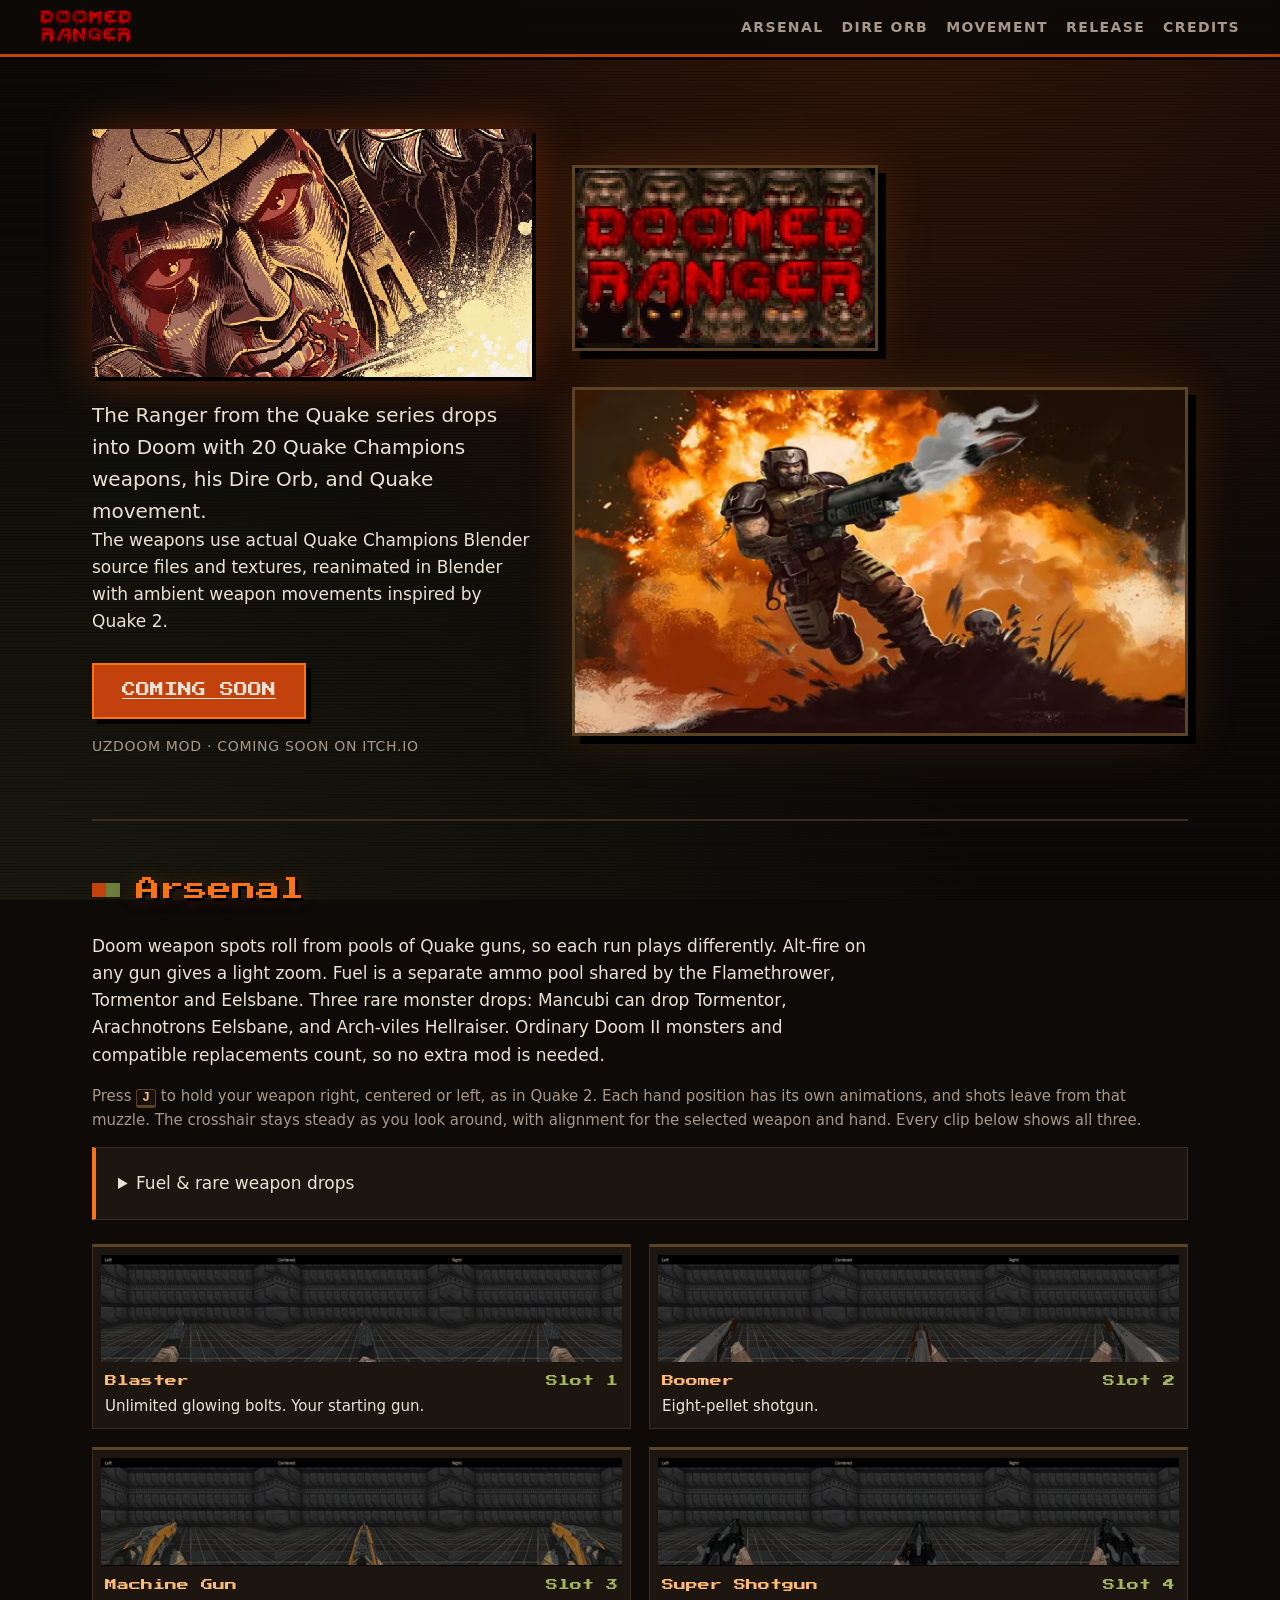
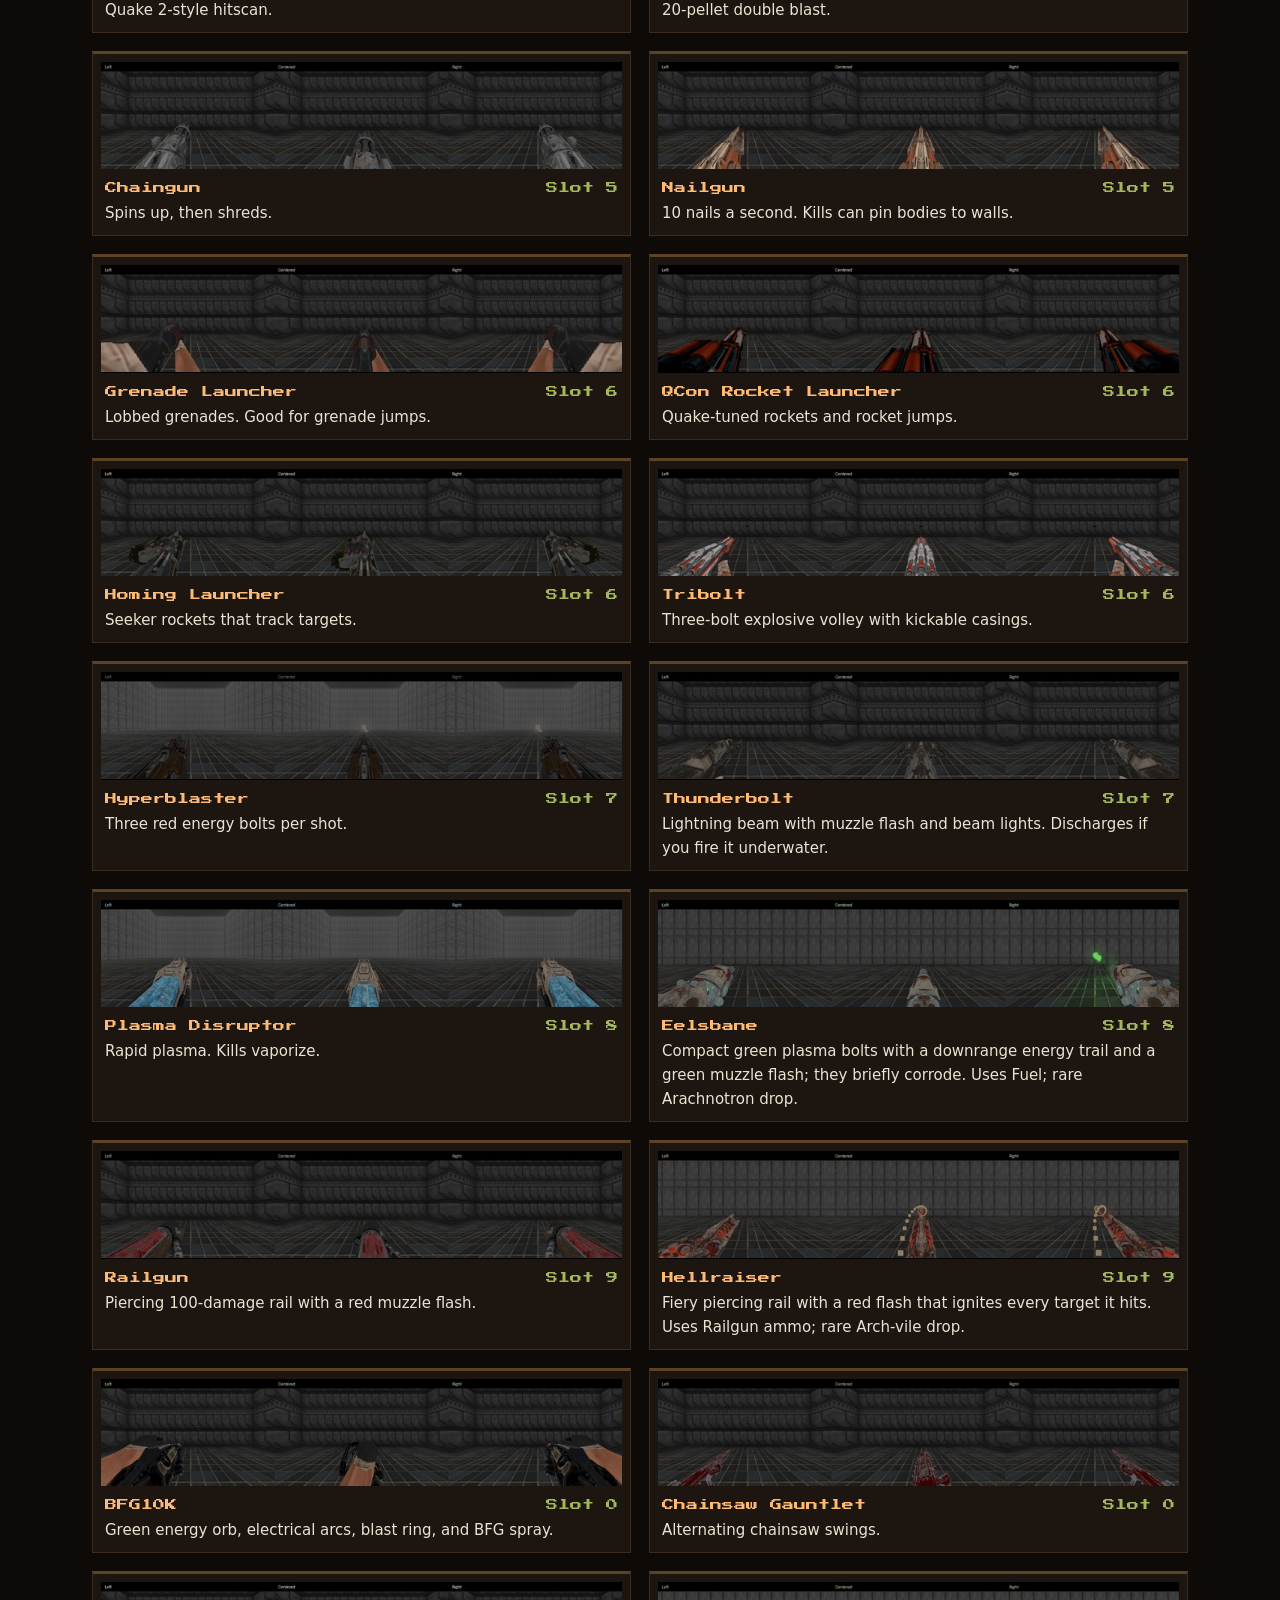
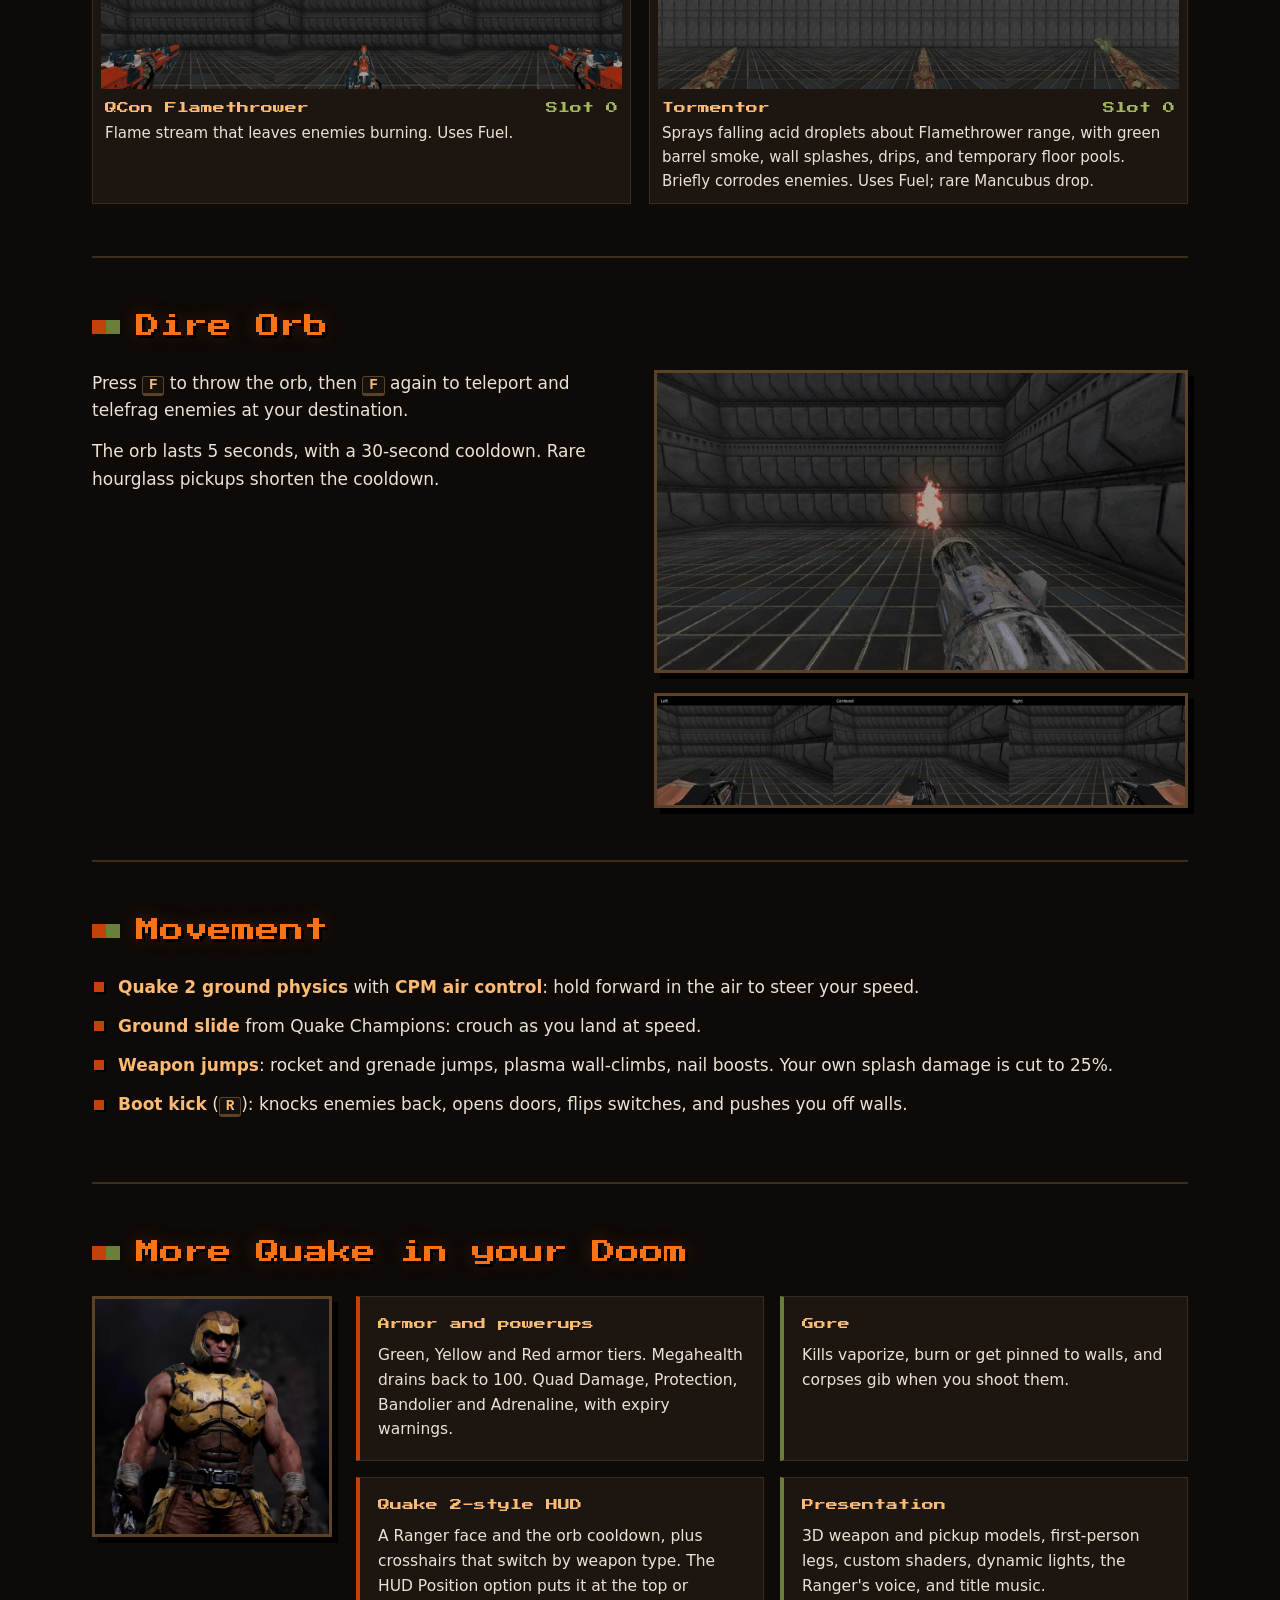
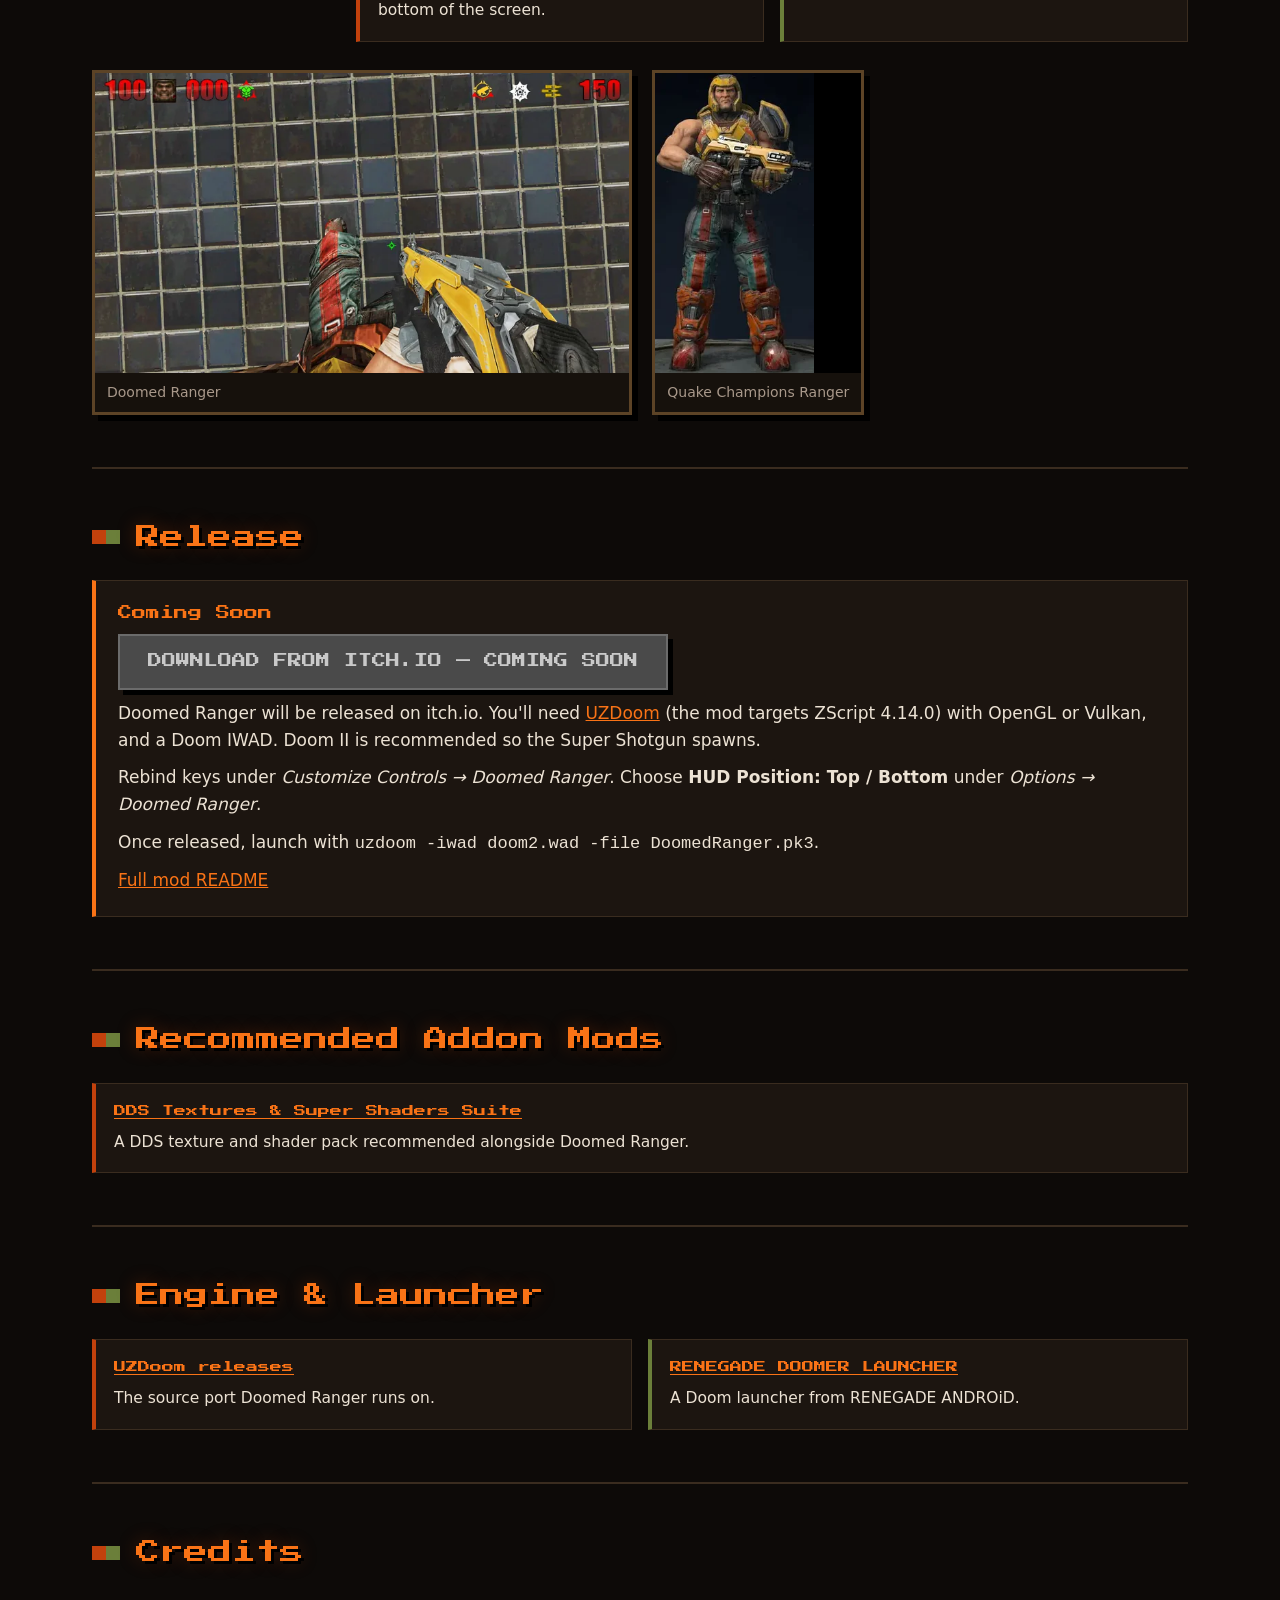
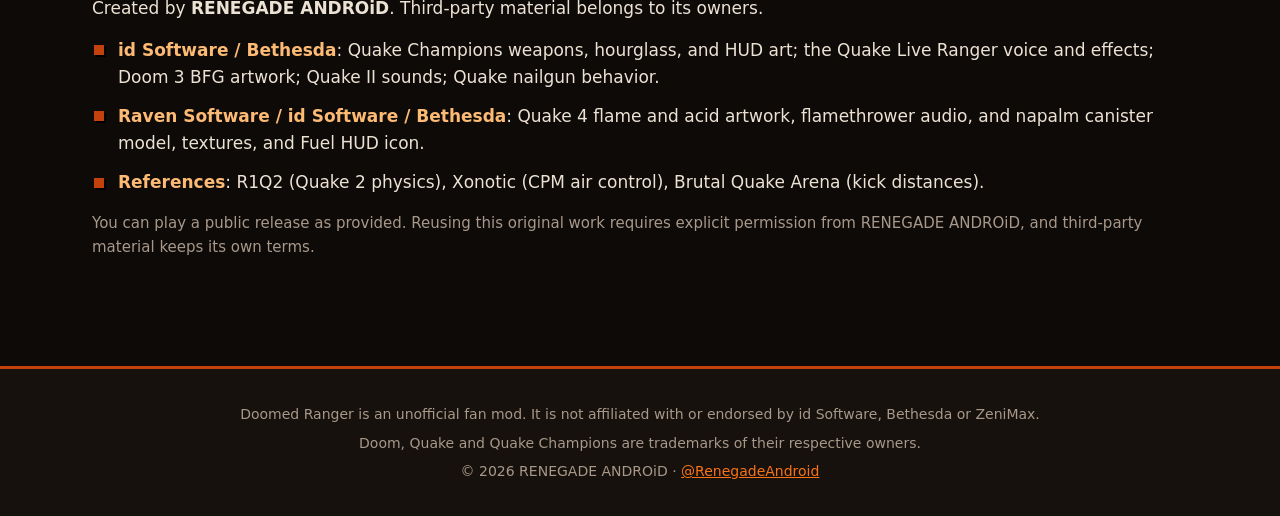
==== commit f7449ef9: "Simplify Dire Orb instructions and remove addon requirement mention" ====
--- a/index.html
+++ b/index.html
@@ -50,7 +50,7 @@
   <p class="hint">Press <kbd>J</kbd> to hold your weapon right, centered or left, as in Quake 2. Each hand position has its own animations, and shots leave from that muzzle. The crosshair stays steady as you look around, with alignment for the selected weapon and hand. Every clip below shows all three.</p>
   <details class="card"><summary>Fuel &amp; rare weapon drops</summary>
 <p>Fuel is a separate ammo pool shared by the Flamethrower, Tormentor, and Eelsbane: 300 maximum, or 600 with a backpack. Quake 4 napalm canisters give 60 Fuel; large tanks give 120. One in four Cell/Cell Pack map spots supplies Fuel, while the rest retain Cells. Mappers can place Fuel using editor numbers 27016 and 27017.</p>
-<p>Mancubi have a 15% chance to drop Tormentor. Arachnotrons have a 15% chance to drop Eelsbane. Arch-viles have a 20% chance to drop Hellraiser. Ordinary Doom II monsters and compatible replacement subclasses can supply these weapons; Champions Lite is not required. Friendly monsters never roll these drops, and resurrection cannot repeat a drop roll. Server settings <code>dr_tormentor_drop_chance</code>, <code>dr_eelsbane_drop_chance</code>, and <code>dr_hellraiser_drop_chance</code> adjust the chances.</p>
+<p>Mancubi have a 15% chance to drop Tormentor. Arachnotrons have a 15% chance to drop Eelsbane. Arch-viles have a 20% chance to drop Hellraiser. Ordinary Doom II monsters and compatible replacement subclasses can supply these weapons. Friendly monsters never roll these drops, and resurrection cannot repeat a drop roll. Server settings <code>dr_tormentor_drop_chance</code>, <code>dr_eelsbane_drop_chance</code>, and <code>dr_hellraiser_drop_chance</code> adjust the chances.</p>
 <p>The three monster weapons do not appear in normal map weapon pools. Pick up the dropped weapon to unlock it, then use its slot key to cycle to it.</p>
 <p>Tormentor sprays a visible stream of falling acid droplets with approximately the Flamethrower’s reach, green barrel smoke, and no muzzle flash. Eelsbane fires fast green acid plasma. Both apply a brief corrosion effect. Tormentor impacts leave green wall splashes and drips plus temporary floor pools, using original Quake 4 acid artwork. Eelsbane has compact green plasma bolts and a downrange energy trail; Railgun and Hellraiser use red flashes. Hellraiser fires a piercing fiery rail that sets every enemy it hits alight; it uses the Railgun’s existing ammo, rather than Fuel.</p>
   </details>
@@ -82,8 +82,8 @@
   <h2><span class="pix"></span>Dire Orb</h2>
   <div class="split">
     <div>
-      <p class="lead">Press <kbd>F</kbd> to throw a fast orb that passes through enemies, then press <kbd>F</kbd> again to teleport to it with your momentum kept. Anything standing where you land gets telefragged into gibs.</p>
-      <p class="lead">If the orb hits a wall, it holds there for the rest of its 5 seconds. If there's no room to land, it stays live so you can try again, and if you never follow it, it detonates on its own. The cooldown is 30 seconds, and enemies can drop a Quake Champions hourglass that cuts 5 seconds off it.</p>
+      <p class="lead">Press <kbd>F</kbd> to throw the orb, then <kbd>F</kbd> again to teleport and telefrag enemies at your destination.</p>
+      <p class="lead">The orb lasts 5 seconds, with a 30-second cooldown. Rare hourglass pickups shorten the cooldown.</p>
     </div>
     <div>
       <figure class="media gameplay"><video autoplay muted loop playsinline preload="none" poster="media/dire-orb-gameplay.jpg?v=3fb9c44d6c5e" aria-label="Dire Orb gameplay"><source src="media/dire-orb-gameplay.mp4?v=3fb9c44d6c5e" type="video/mp4"></video></figure>
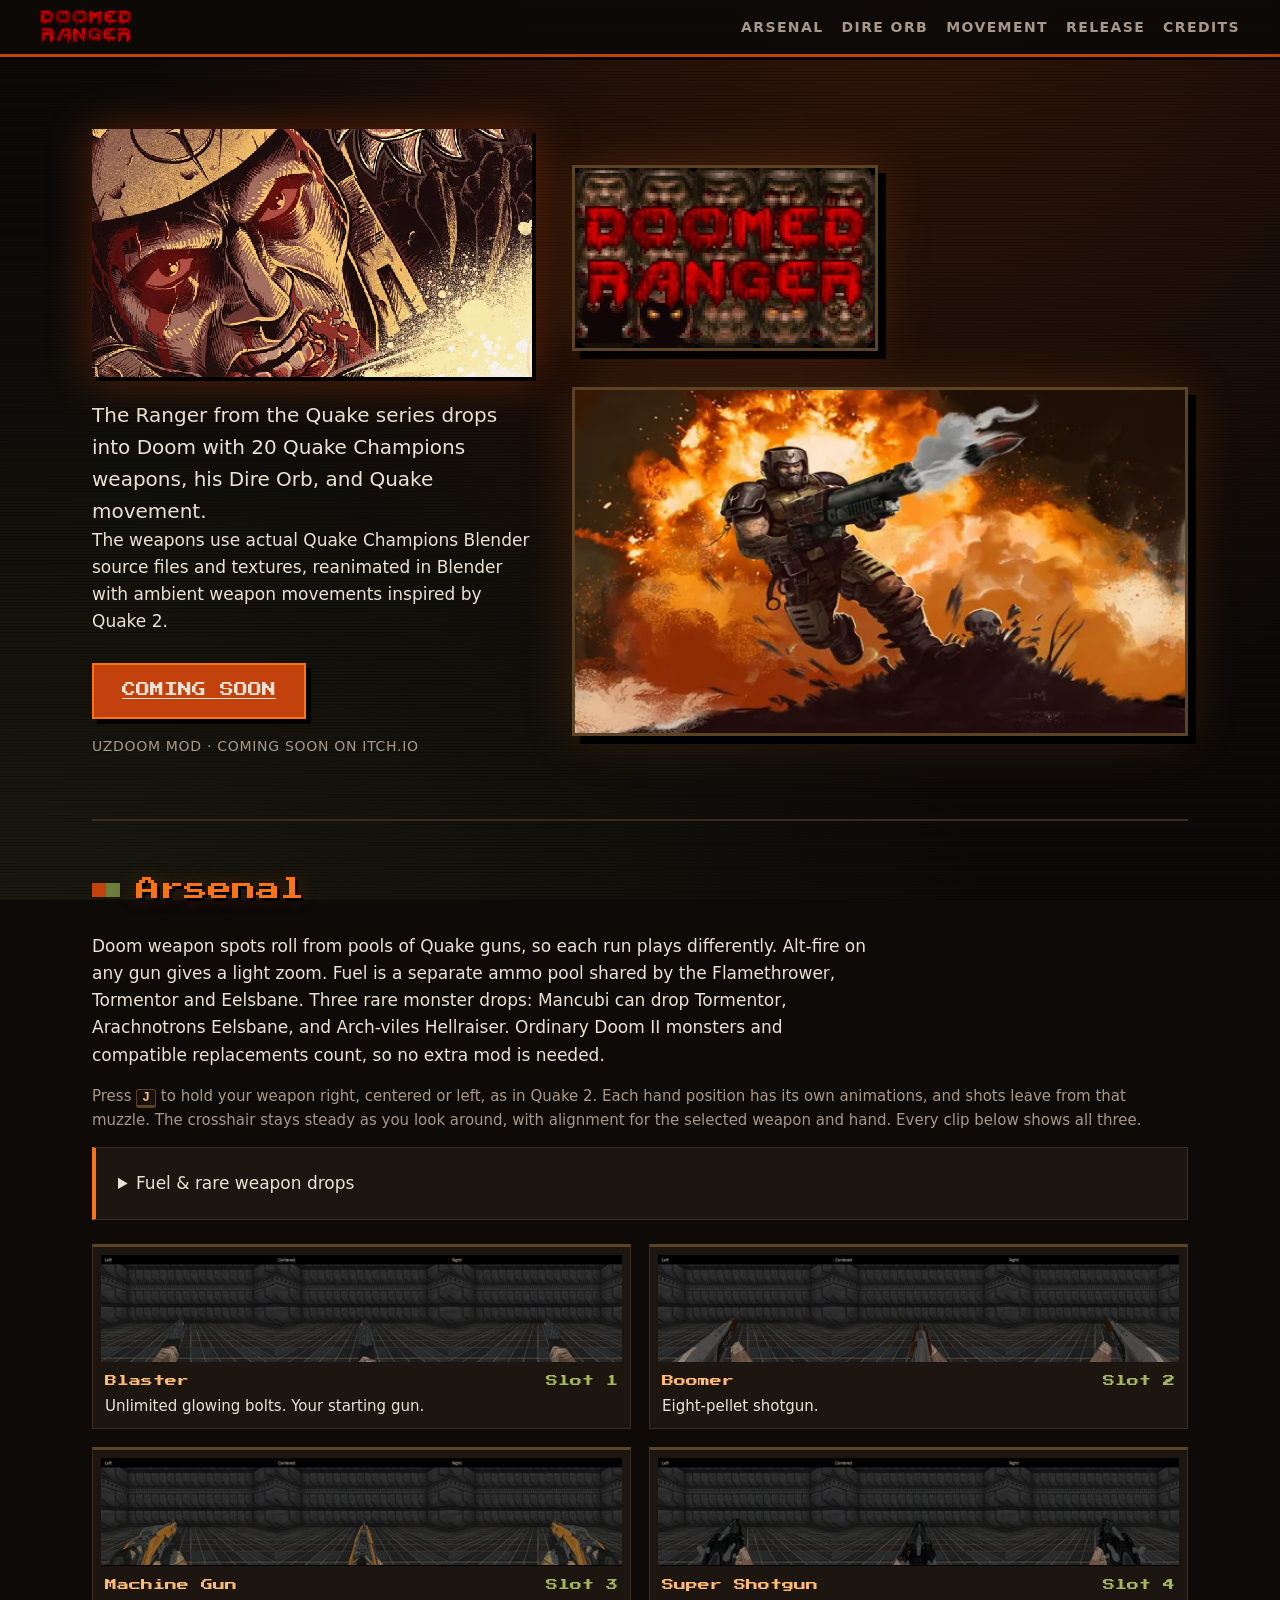
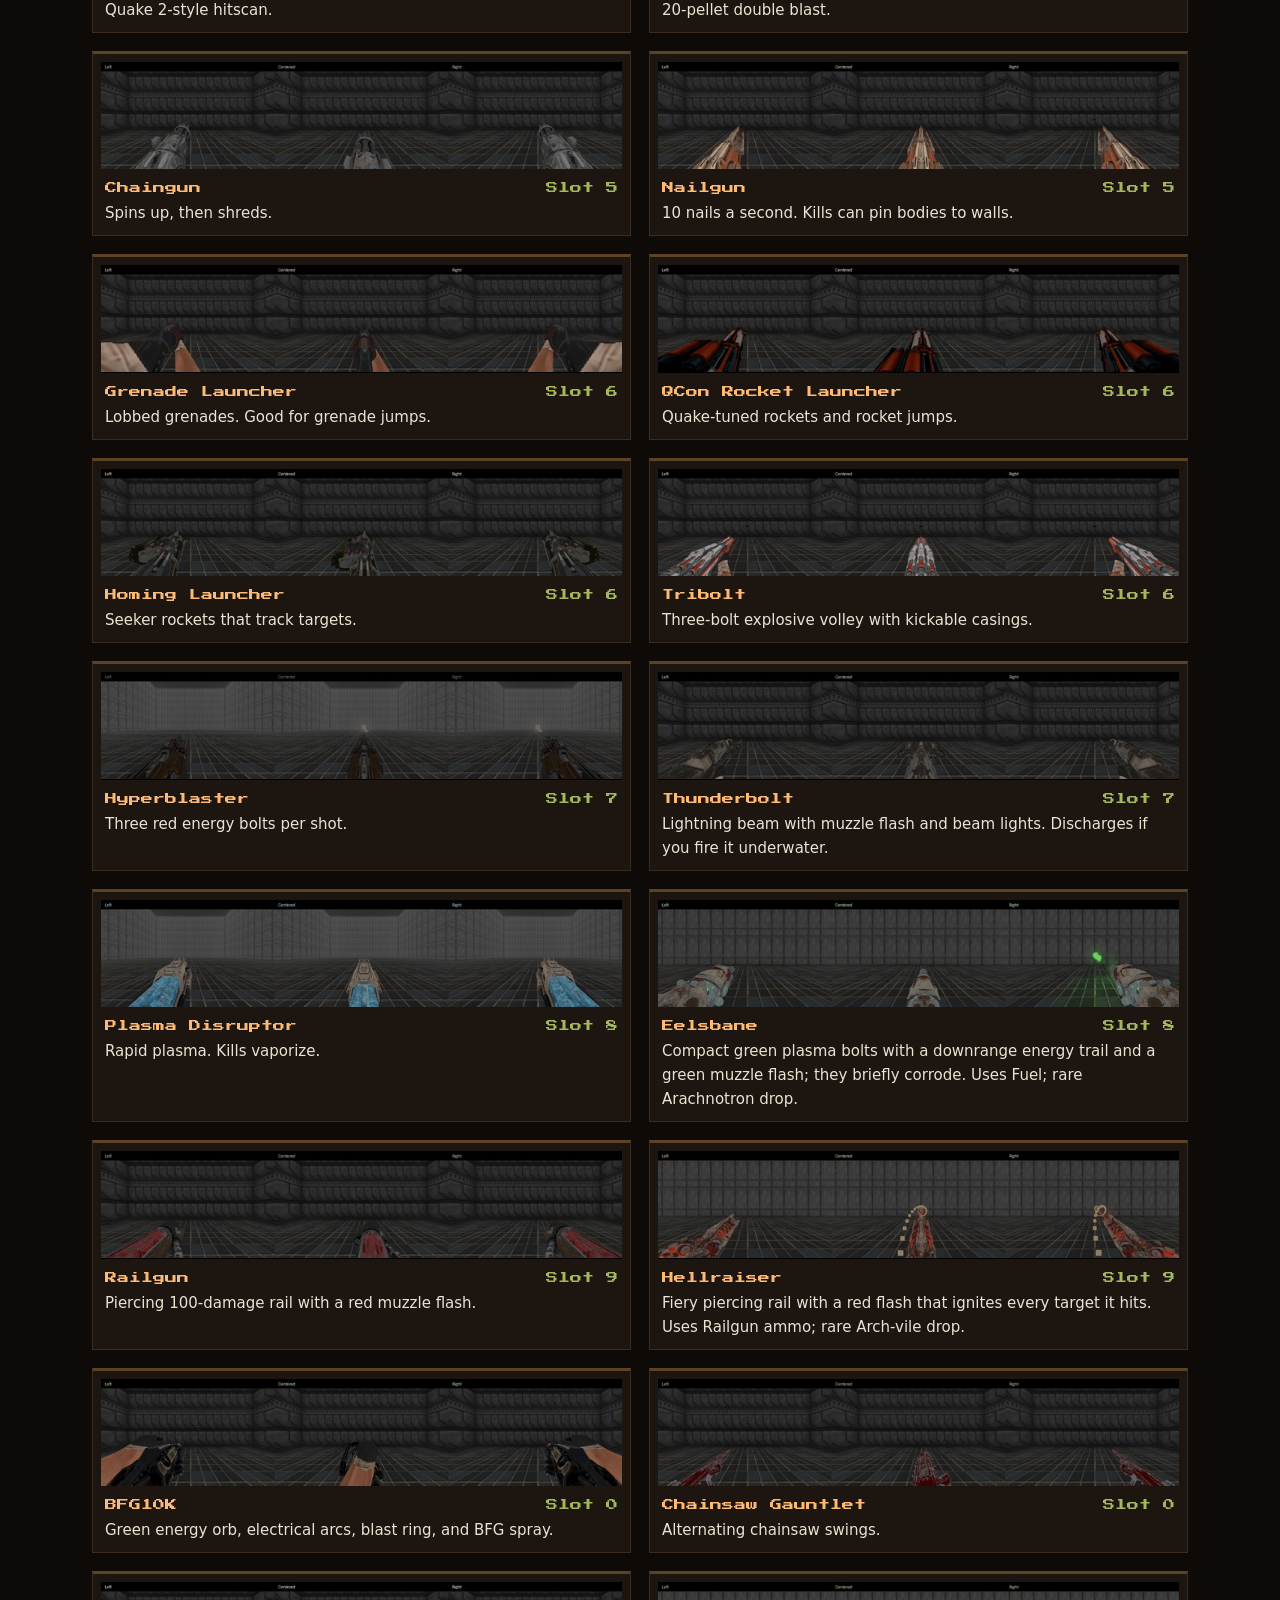
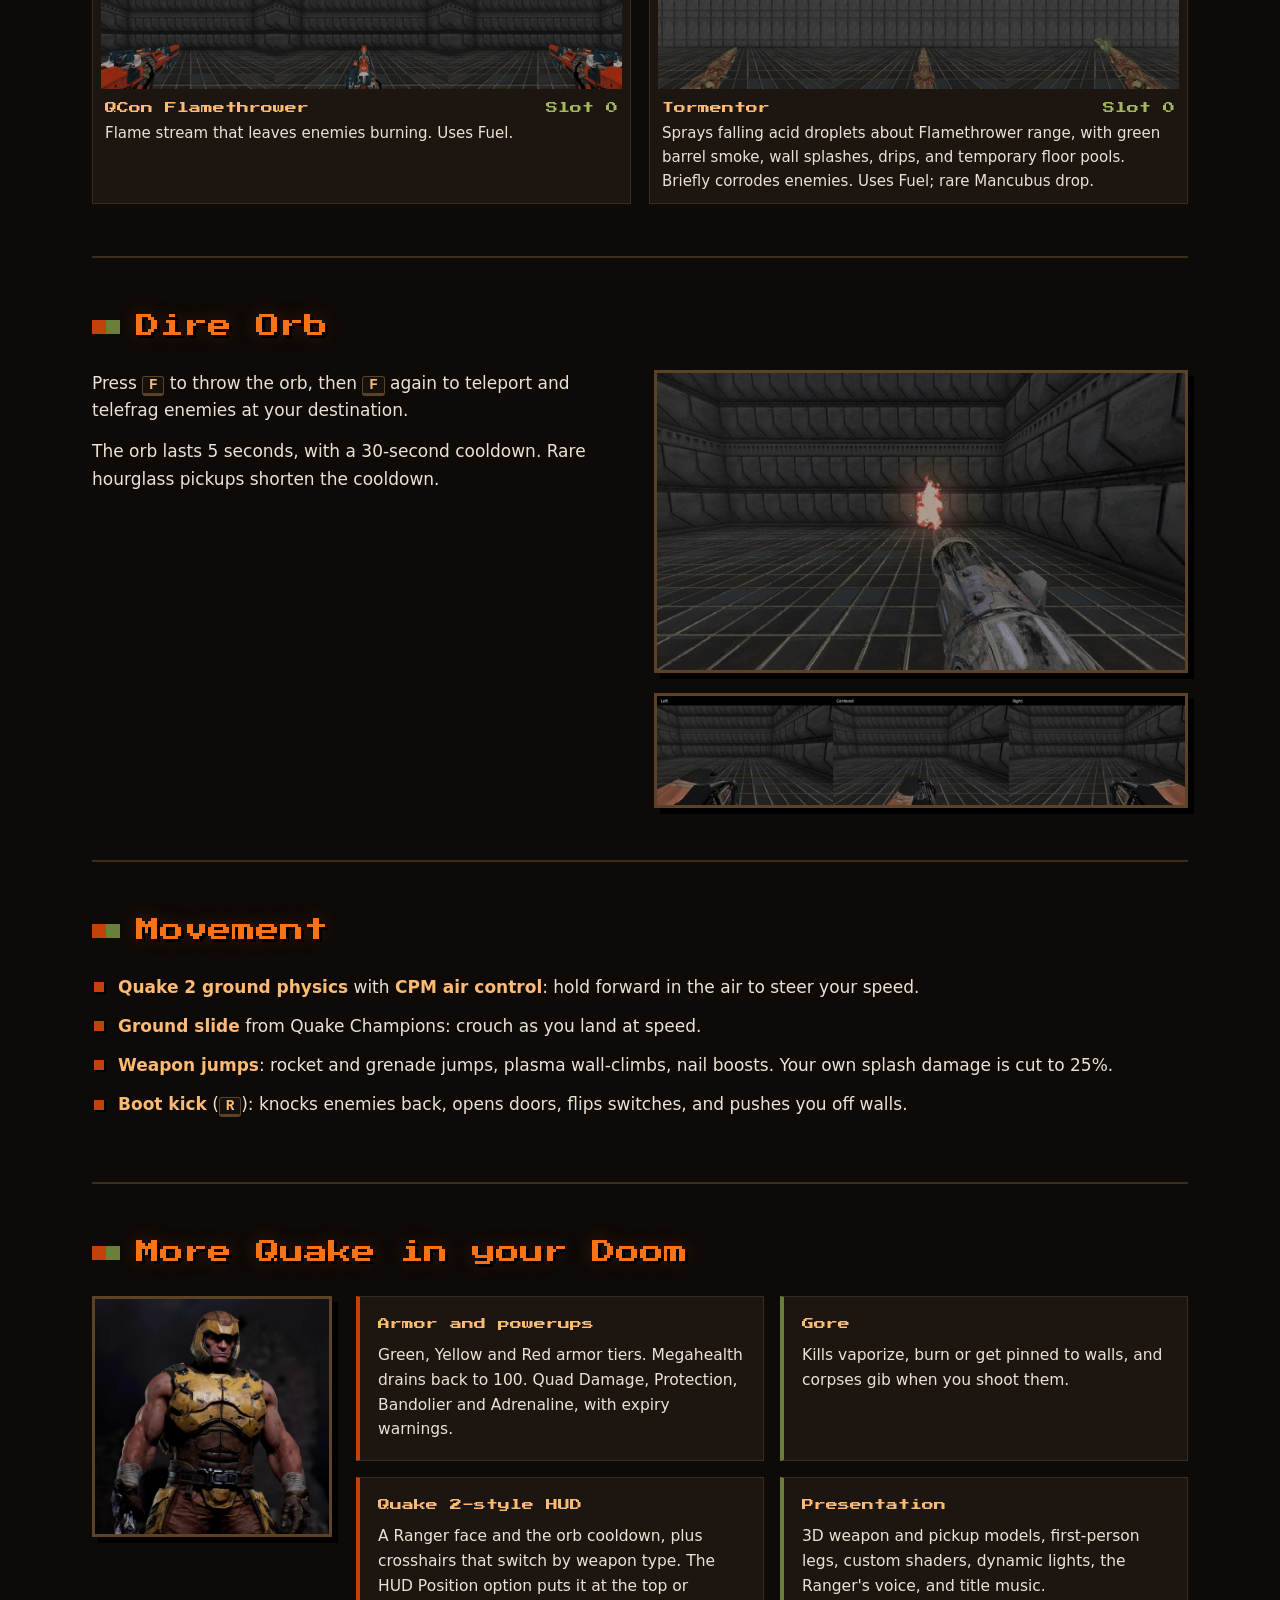
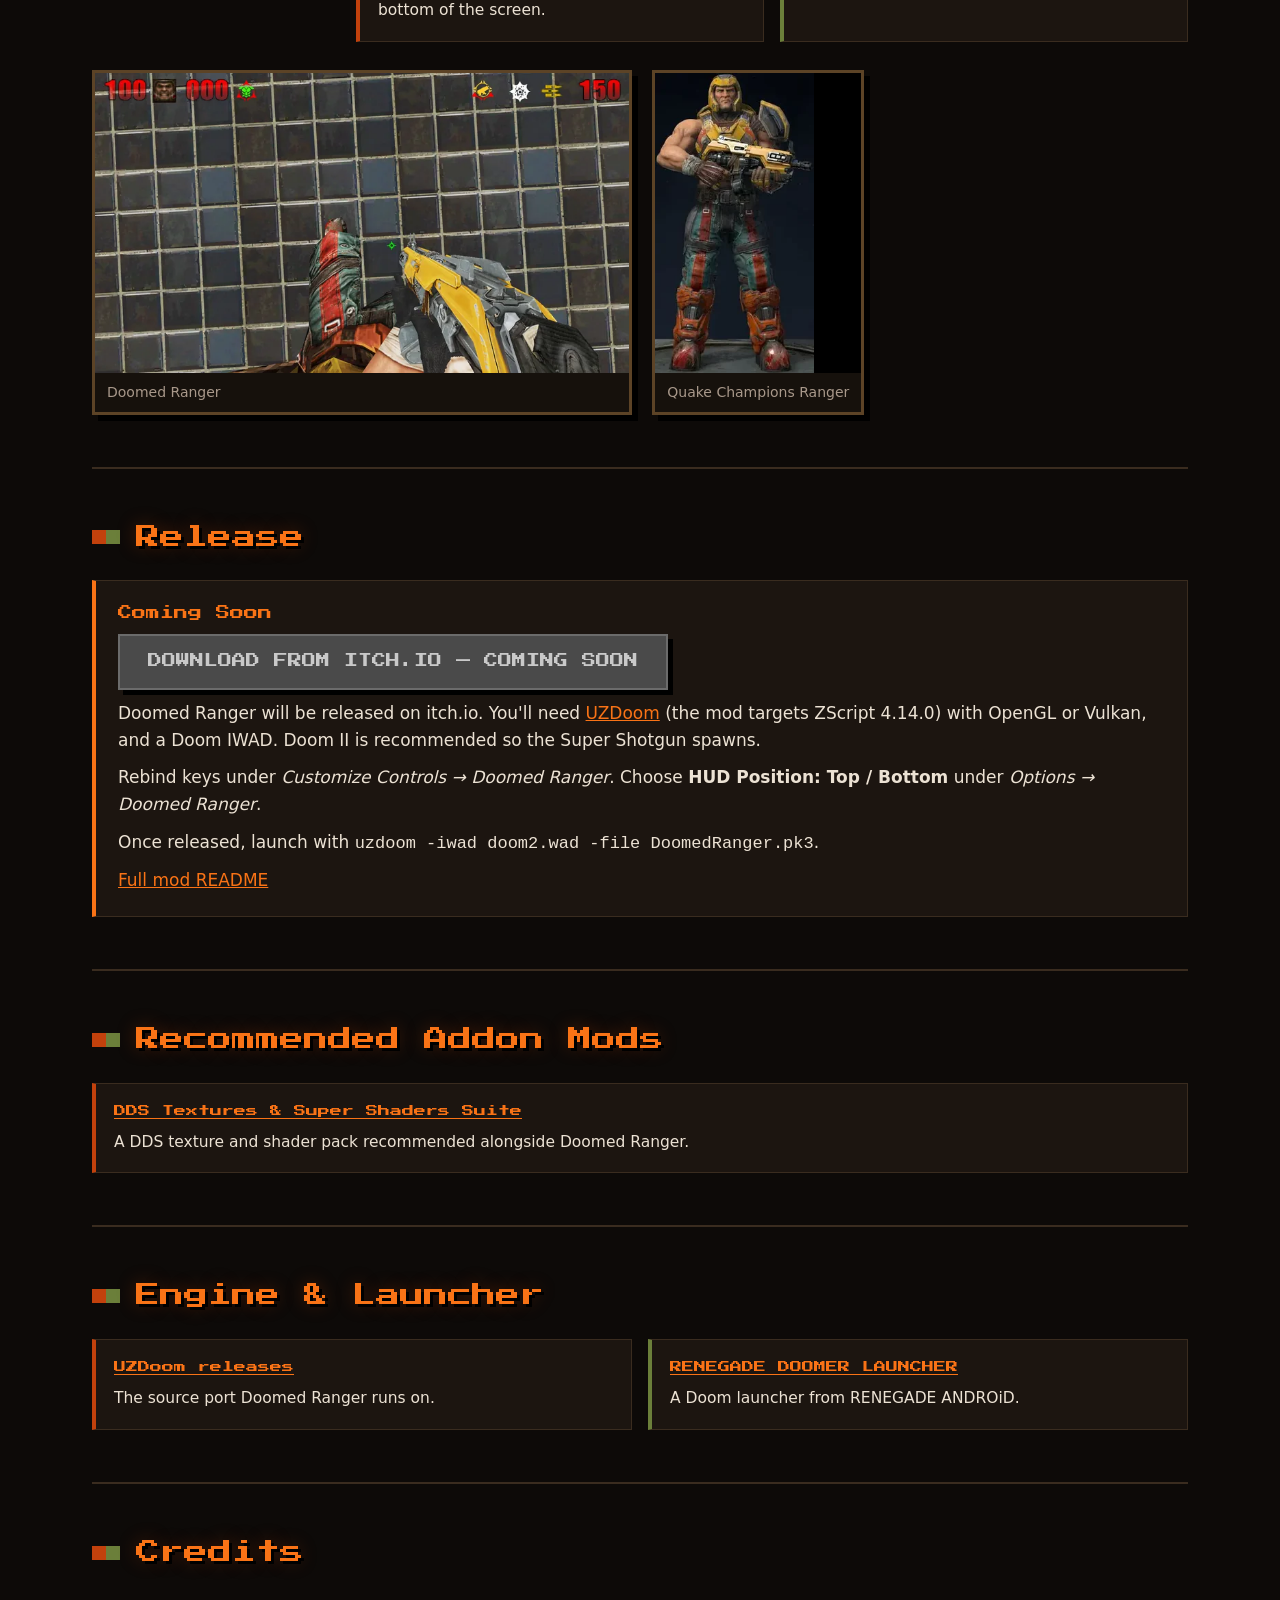
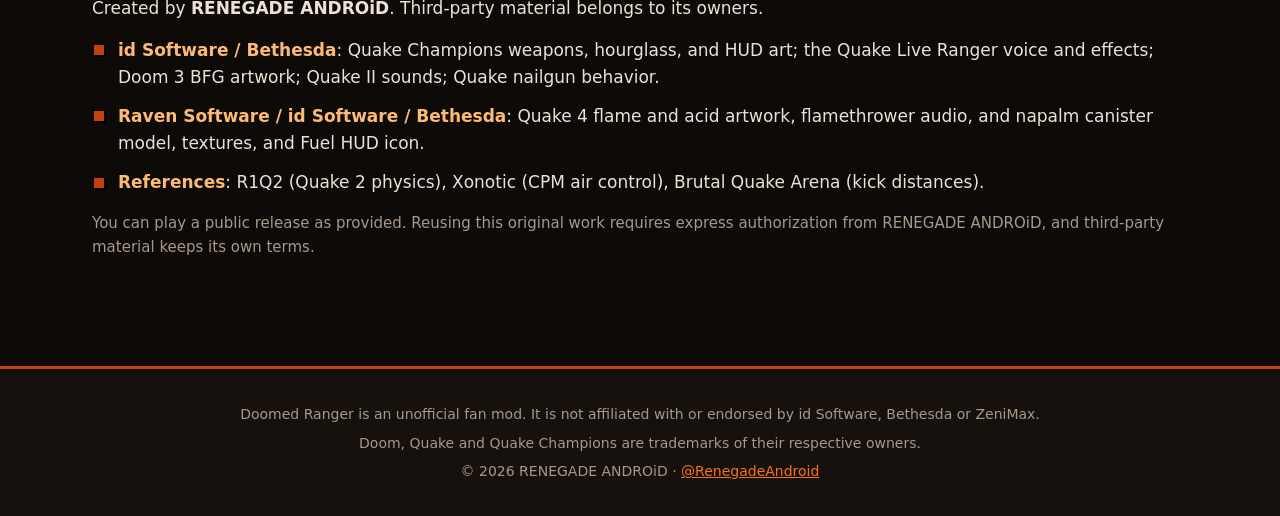
==== commit 89134841: "Simplify public credits wording while retaining reuse authorization" ====
--- a/index.html
+++ b/index.html
@@ -154,7 +154,7 @@
     <li><strong>Raven Software / id Software / Bethesda</strong>: Quake 4 flame and acid artwork, flamethrower audio, and napalm canister model, textures, and Fuel HUD icon.</li>
     <li><strong>References</strong>: R1Q2 (Quake 2 physics), Xonotic (CPM air control), Brutal Quake Arena (kick distances).</li>
   </ul>
-  <p class="hint">You can play a public release as provided. Reusing this original work requires explicit permission from RENEGADE ANDROiD, and third-party material keeps its own terms.</p>
+  <p class="hint">You can play a public release as provided. Reusing this original work requires express authorization from RENEGADE ANDROiD, and third-party material keeps its own terms.</p>
 </section>
 </main>
 <footer class="footer">
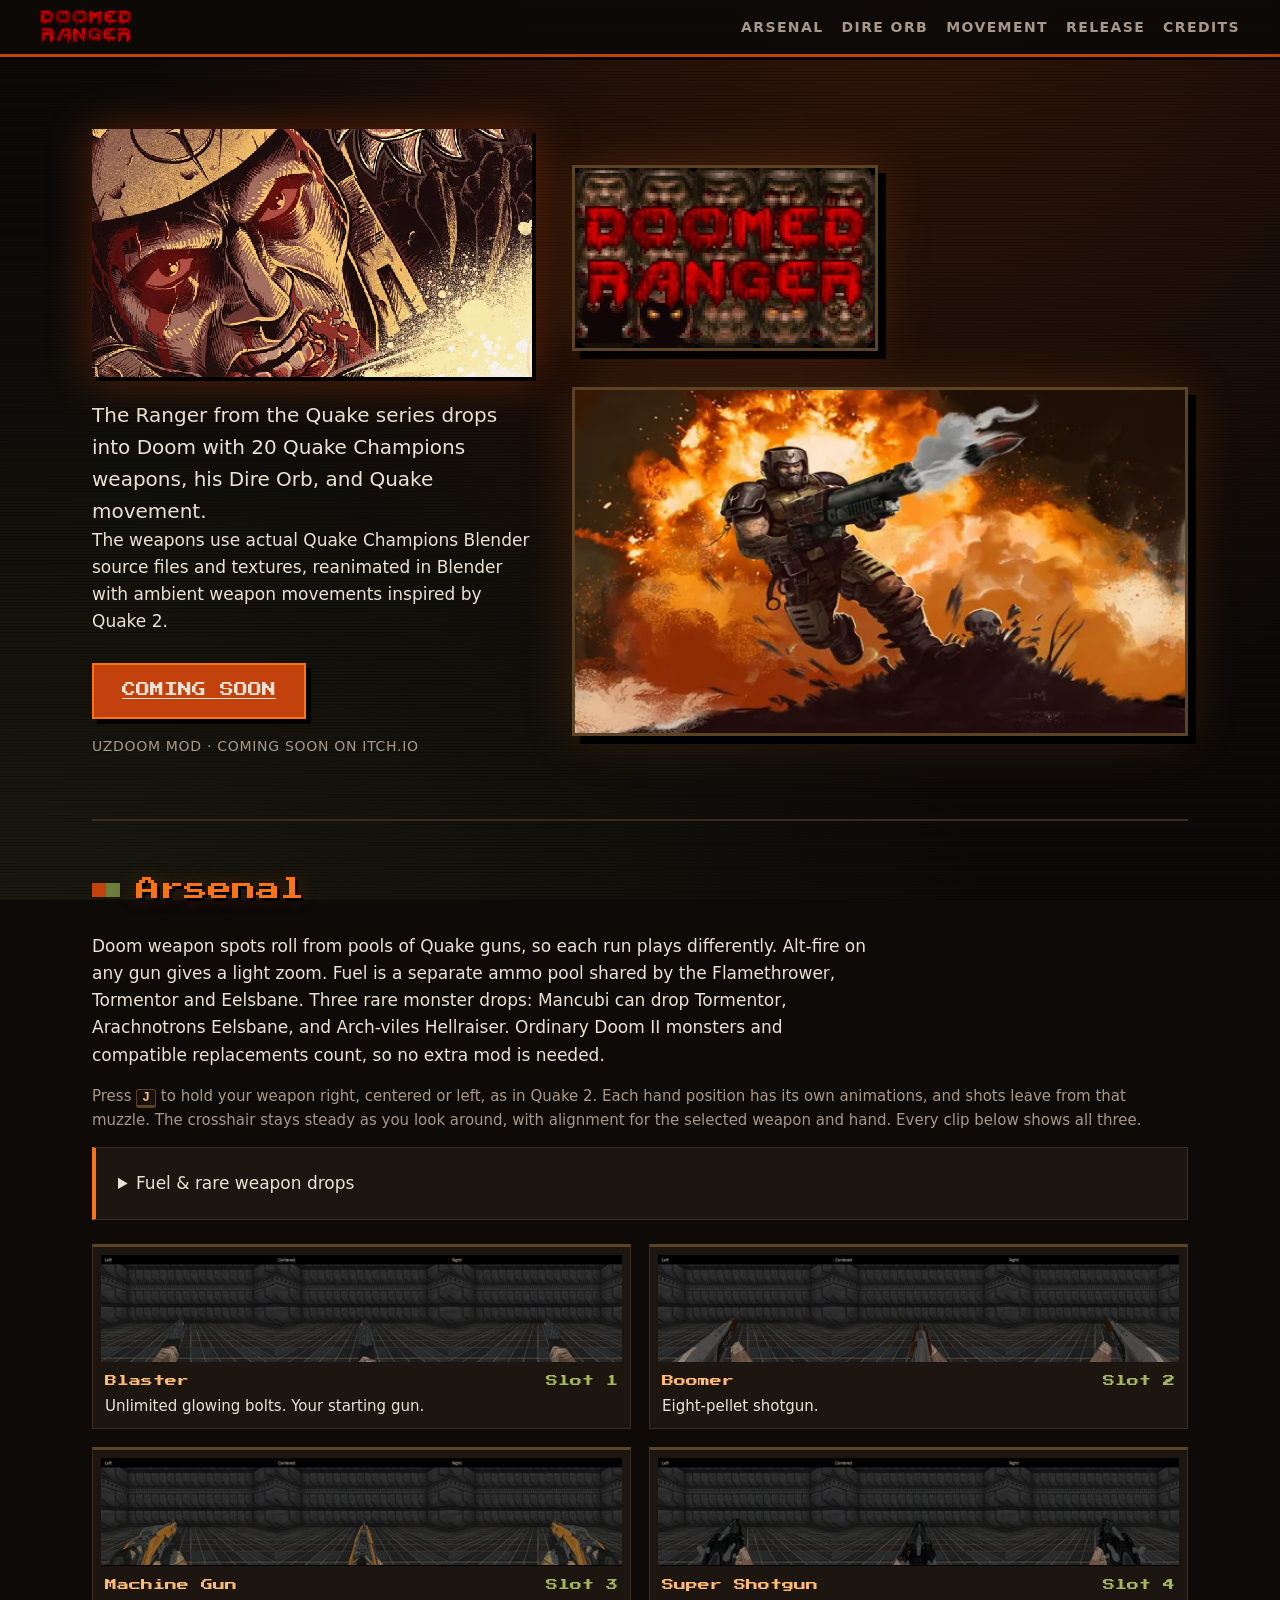
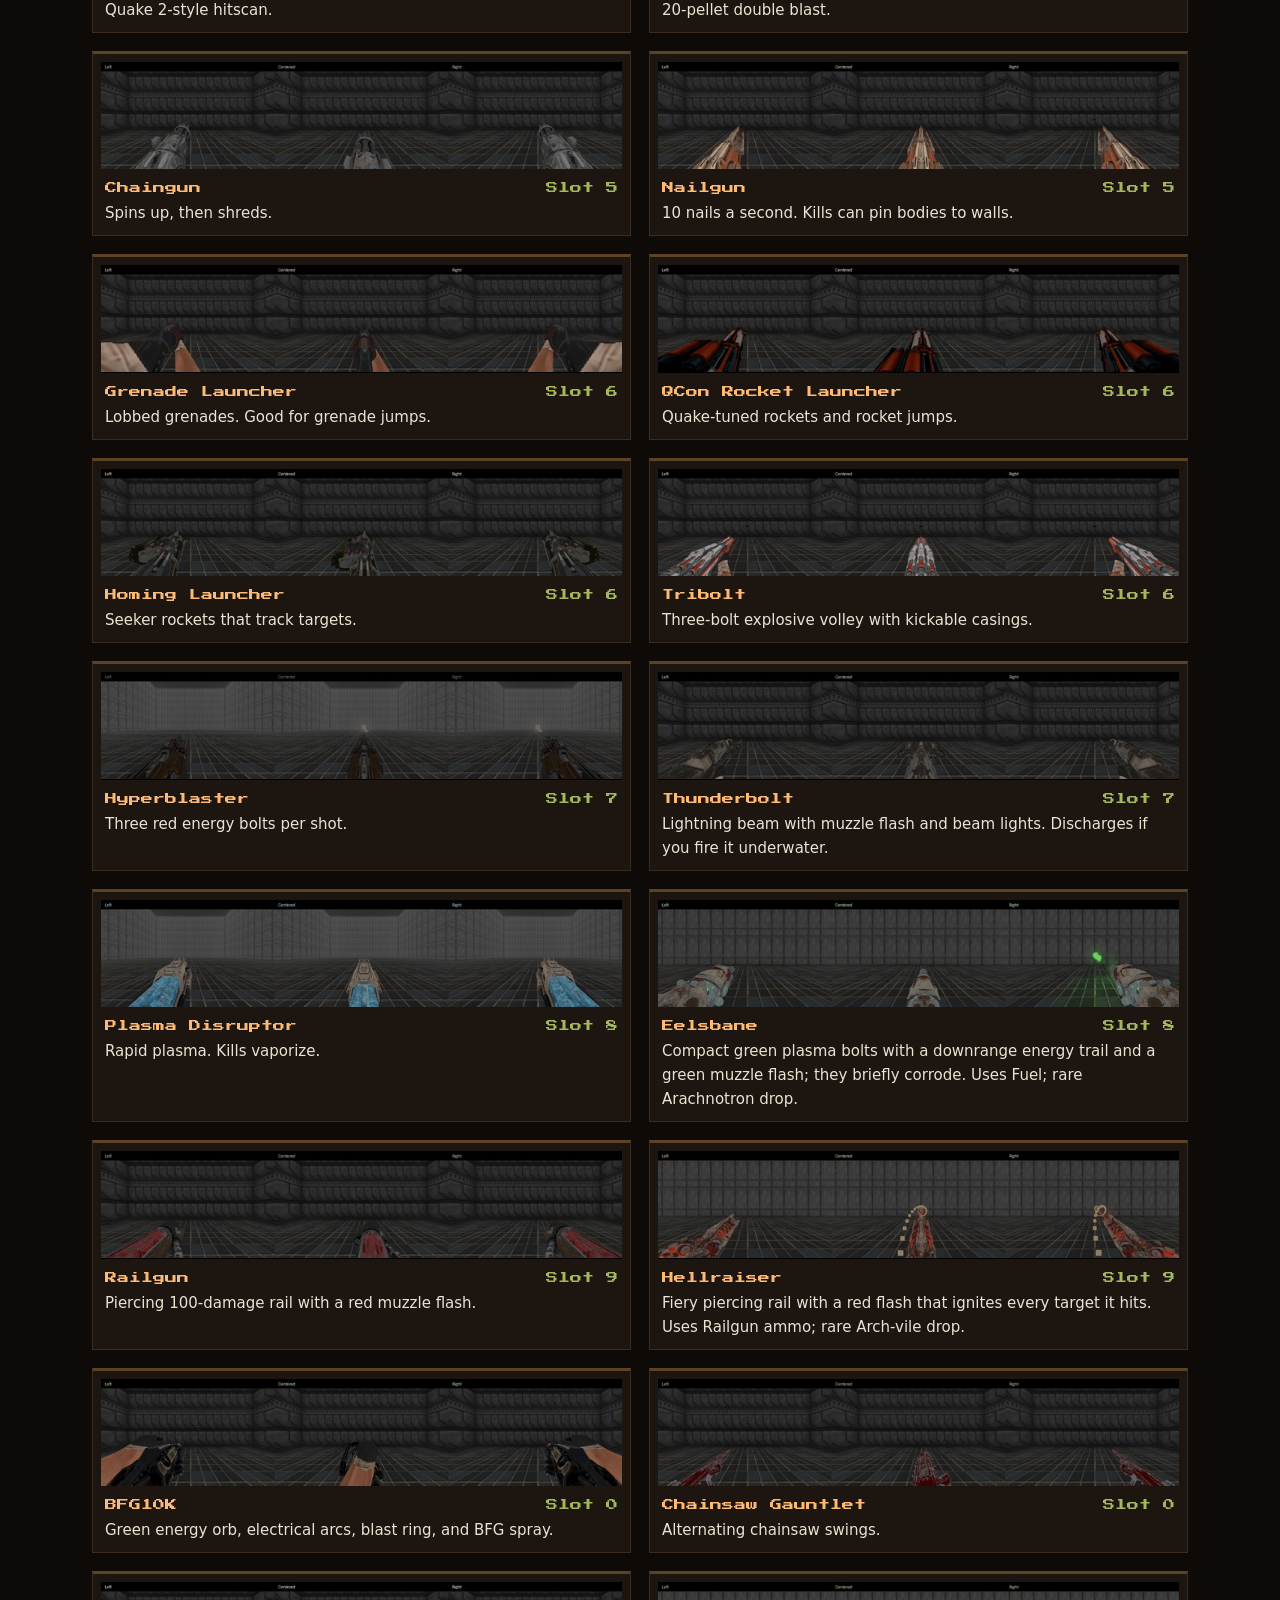
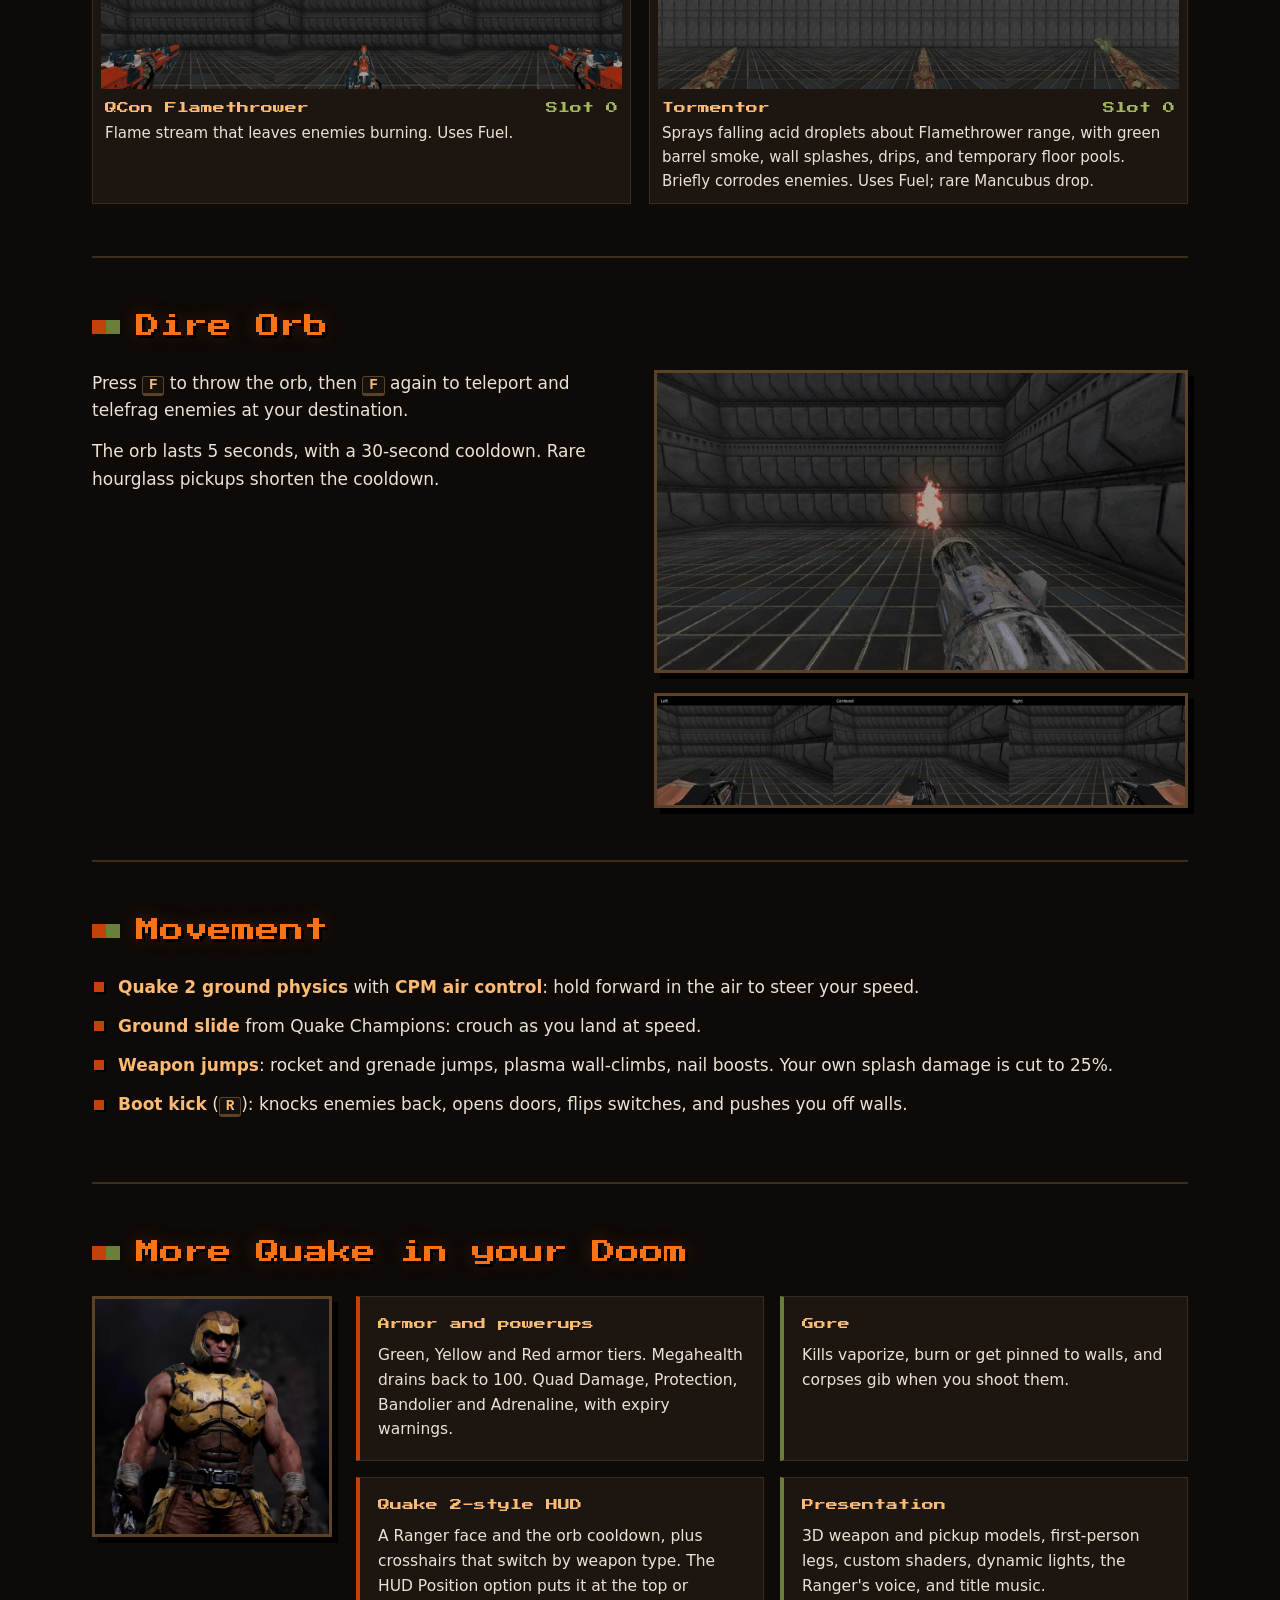
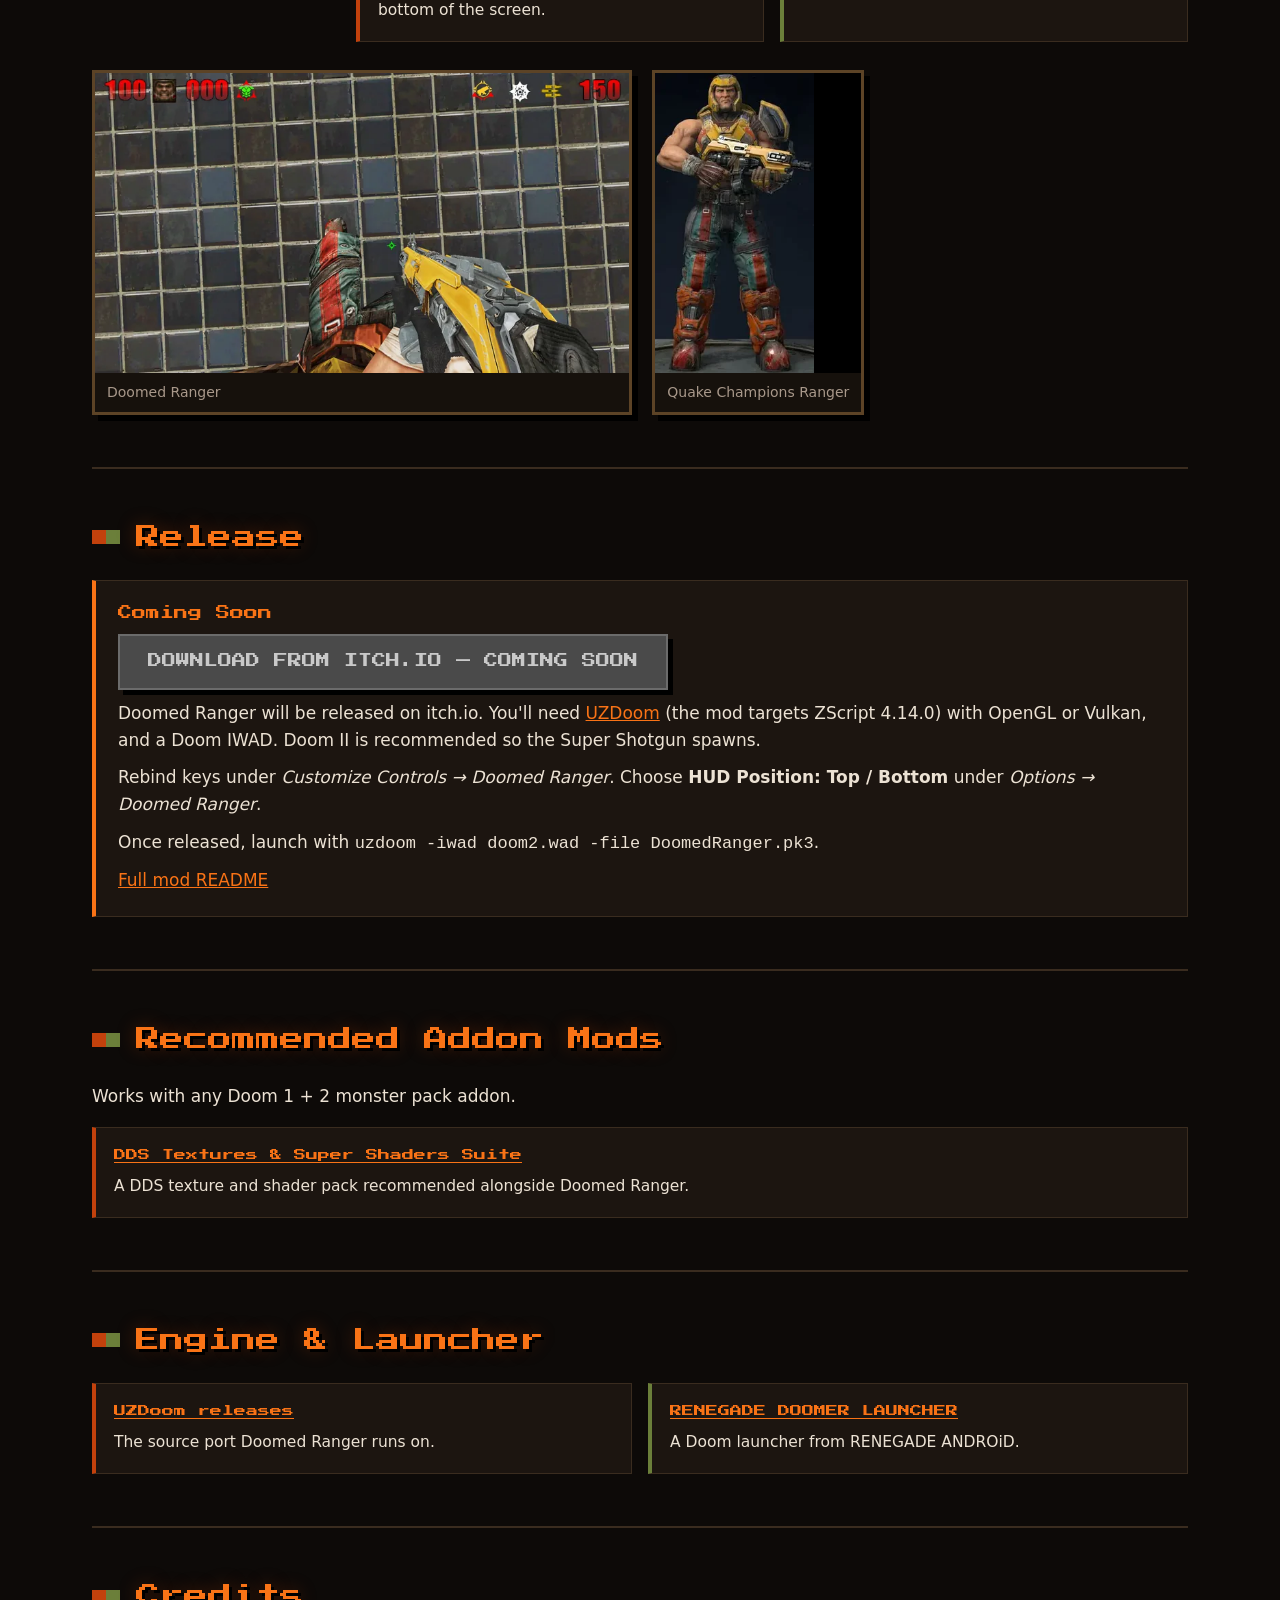
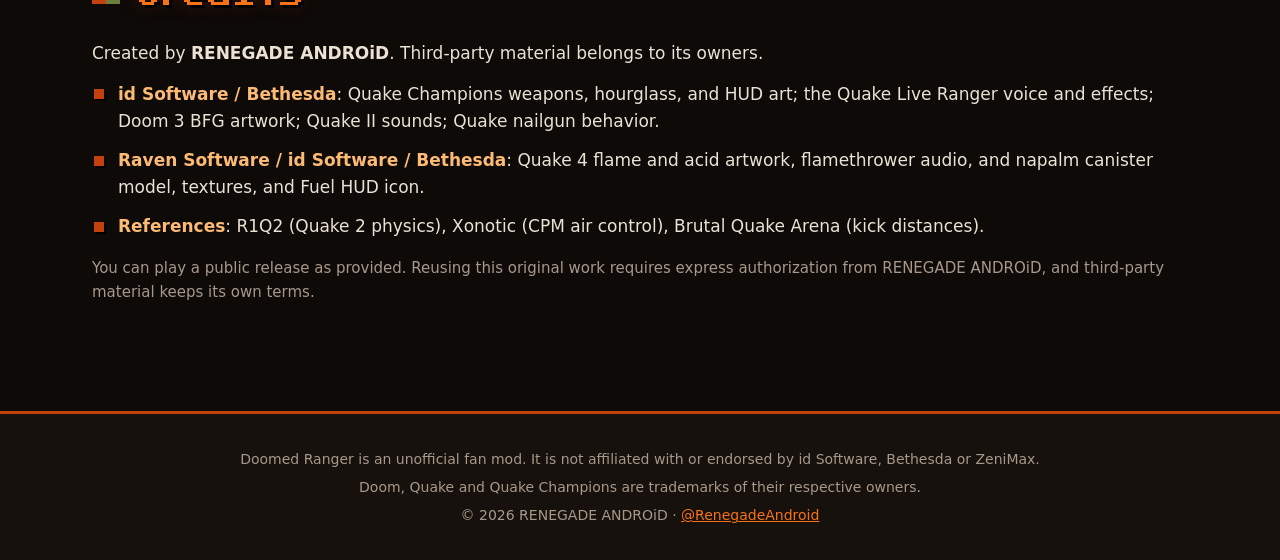
==== commit e69735e0: "Note Doom monster pack compatibility in addon recommendations" ====
--- a/index.html
+++ b/index.html
@@ -133,6 +133,7 @@
 
 <section class="section" id="addons">
   <h2><span class="pix"></span>Recommended Addon Mods</h2>
+  <p>Works with any Doom 1 + 2 monster pack addon.</p>
   <ul class="features">
     <li><h3><a href="https://www.moddb.com/mods/dds-texturespbr-plus" rel="noopener">DDS Textures &amp; Super Shaders Suite</a></h3><p>A DDS texture and shader pack recommended alongside Doomed Ranger.</p></li>
   </ul>
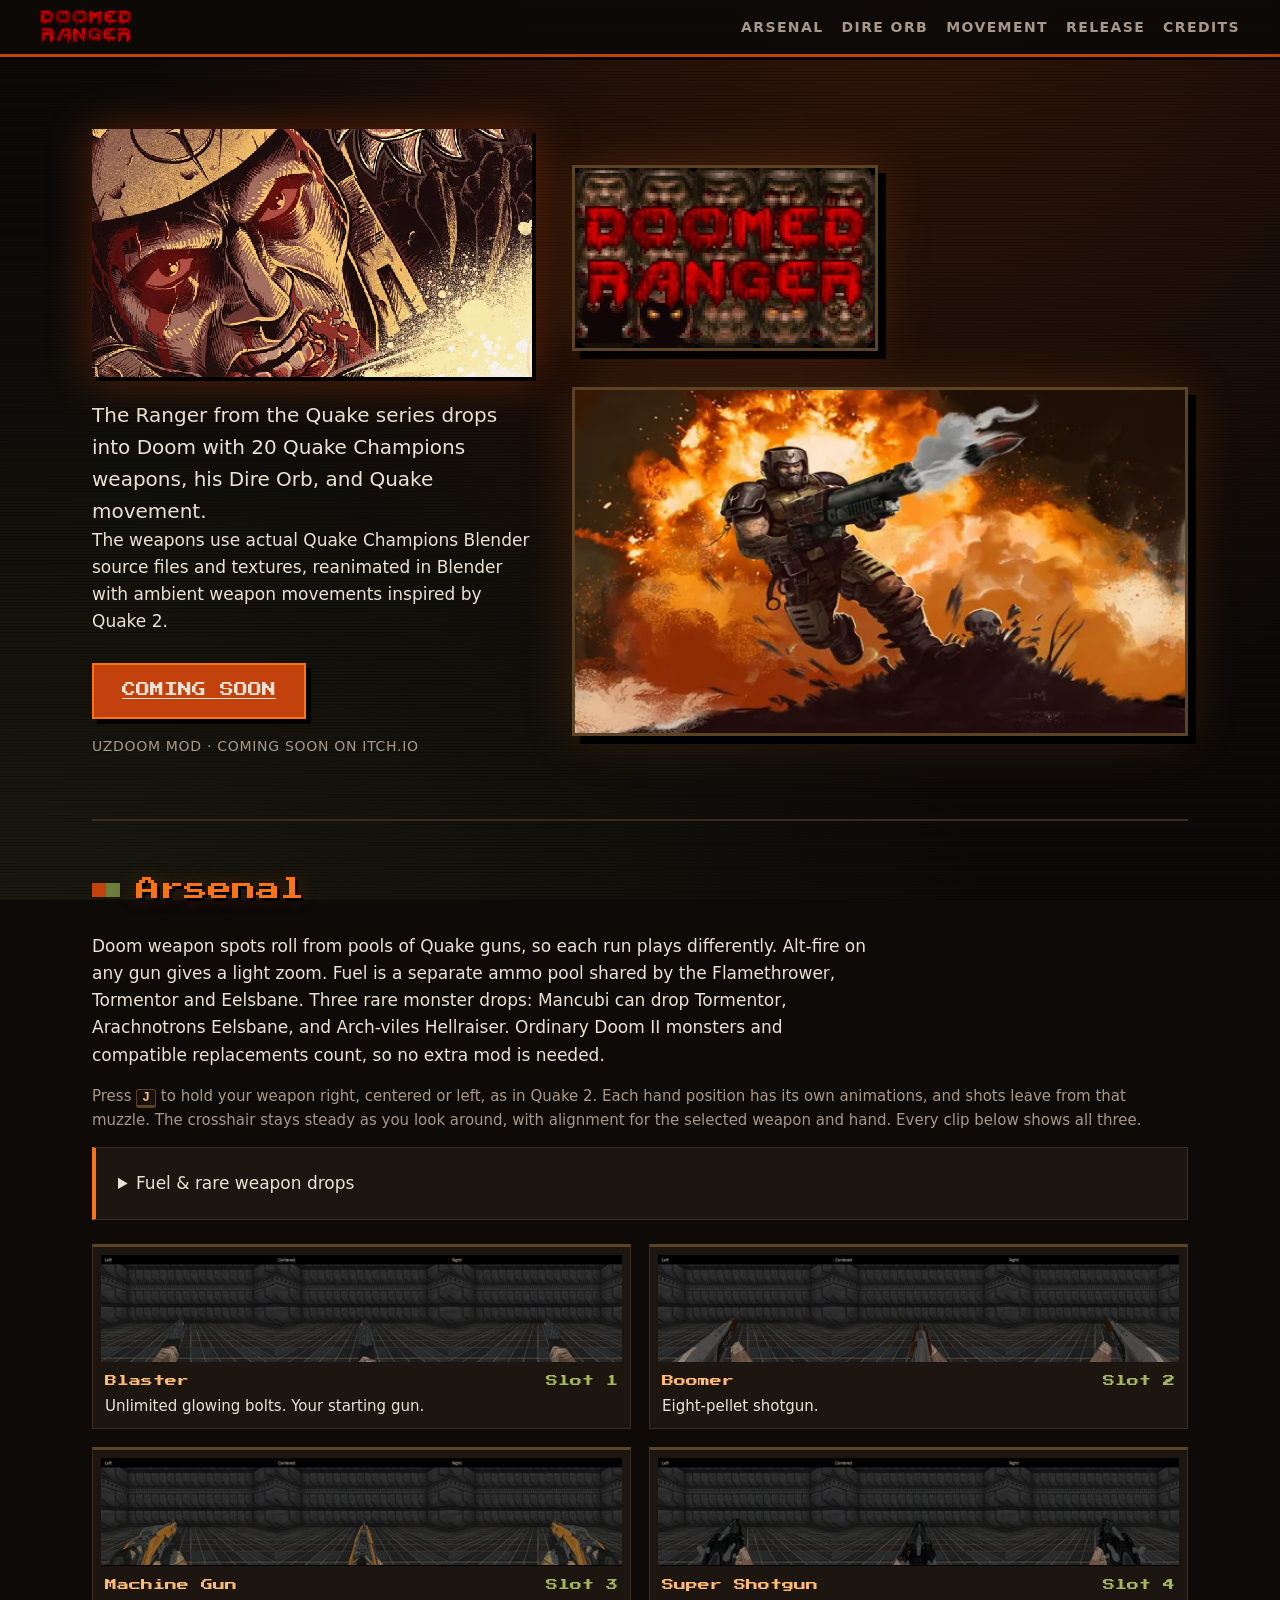
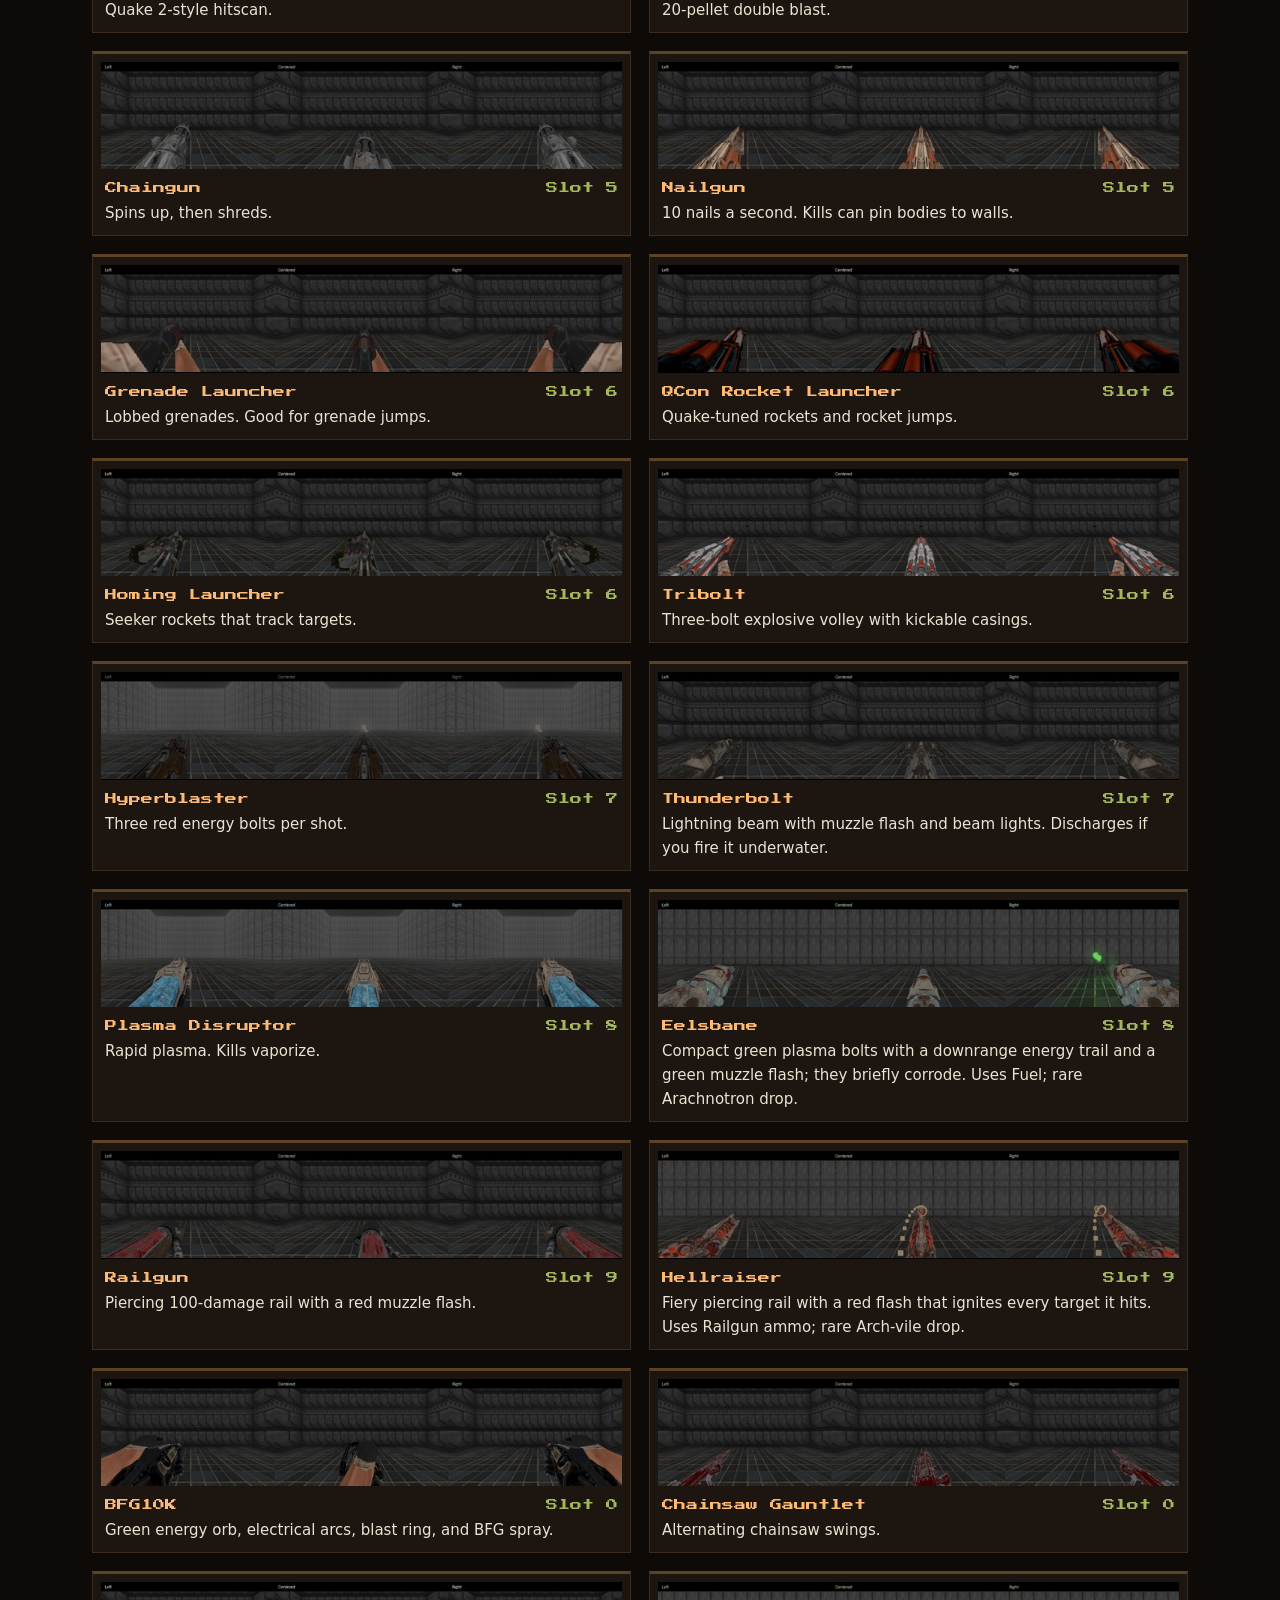
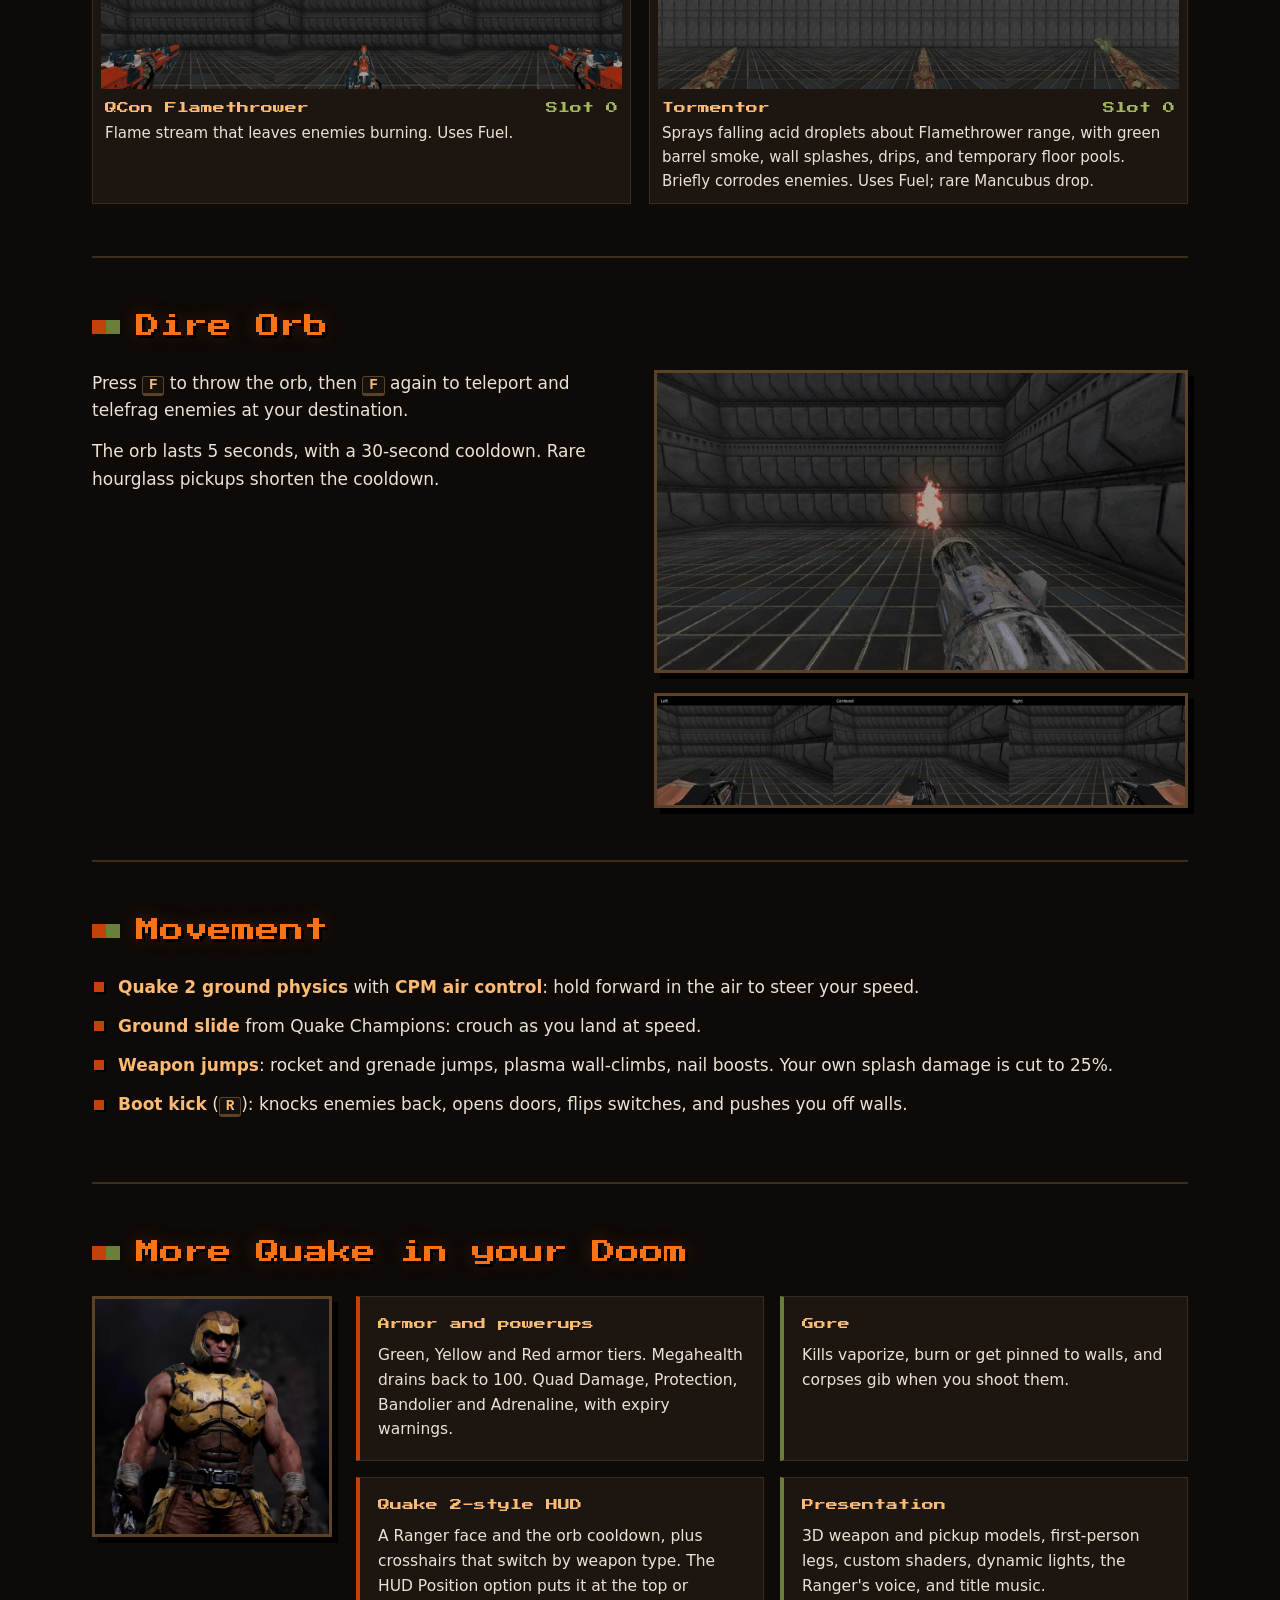
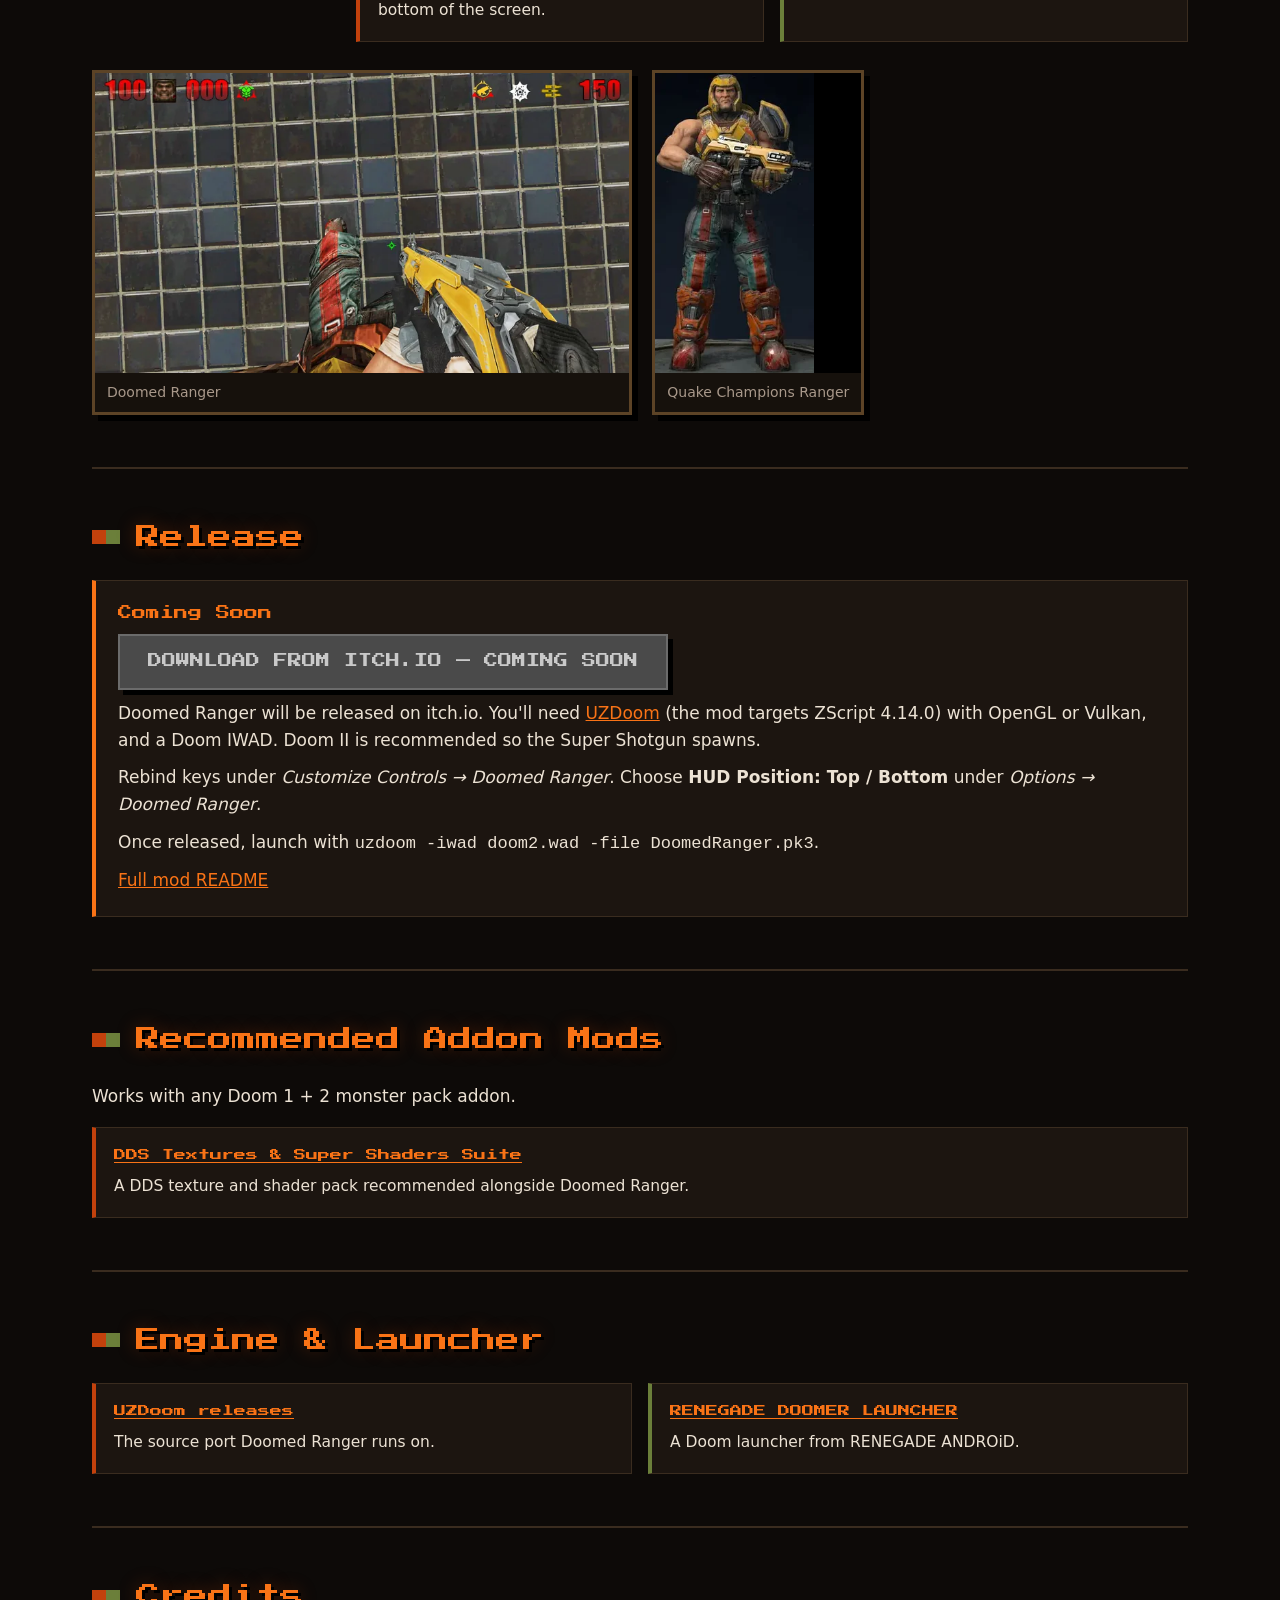
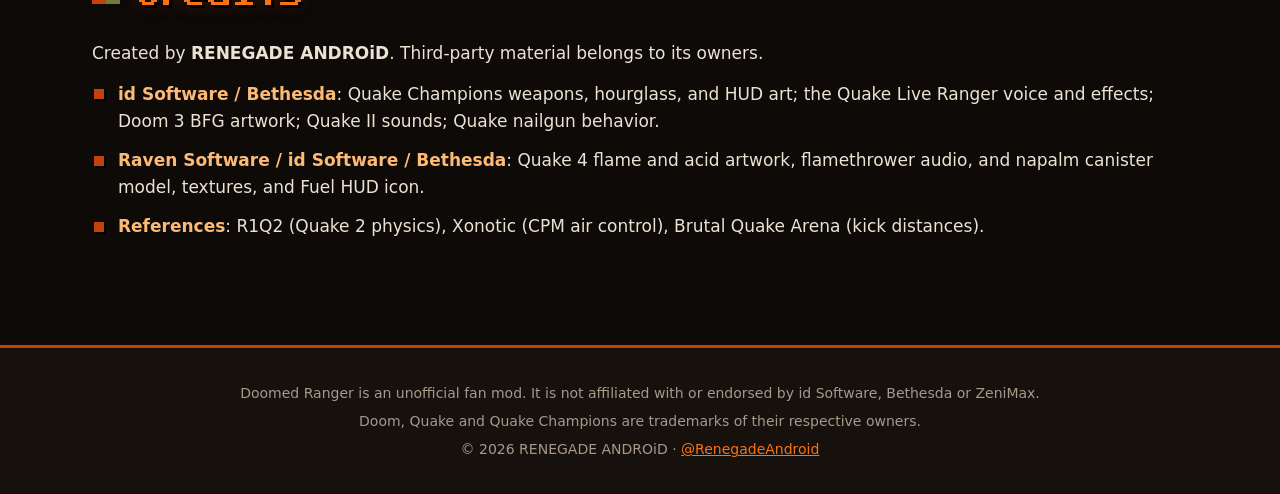
==== commit db65713d: "Remove the requested reuse paragraph from public site information" ====
--- a/index.html
+++ b/index.html
@@ -155,7 +155,7 @@
     <li><strong>Raven Software / id Software / Bethesda</strong>: Quake 4 flame and acid artwork, flamethrower audio, and napalm canister model, textures, and Fuel HUD icon.</li>
     <li><strong>References</strong>: R1Q2 (Quake 2 physics), Xonotic (CPM air control), Brutal Quake Arena (kick distances).</li>
   </ul>
-  <p class="hint">You can play a public release as provided. Reusing this original work requires express authorization from RENEGADE ANDROiD, and third-party material keeps its own terms.</p>
+  
 </section>
 </main>
 <footer class="footer">
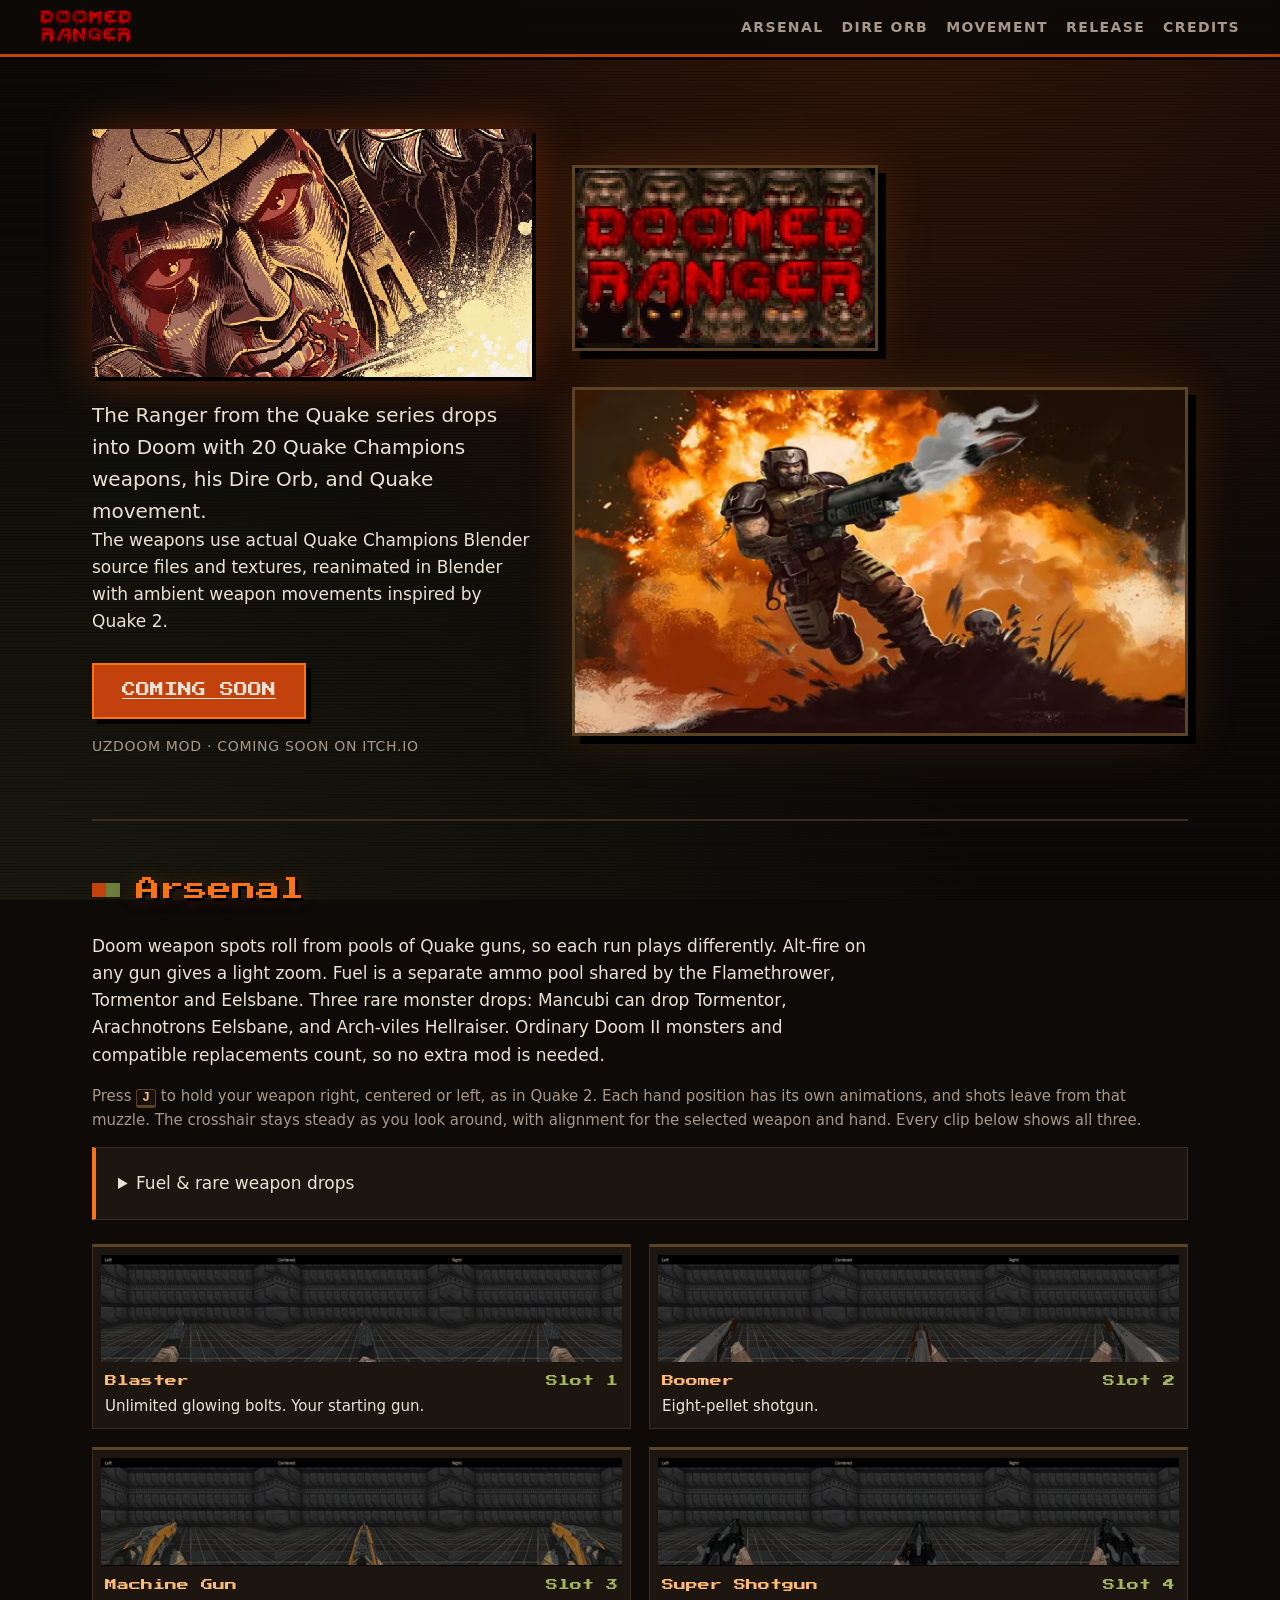
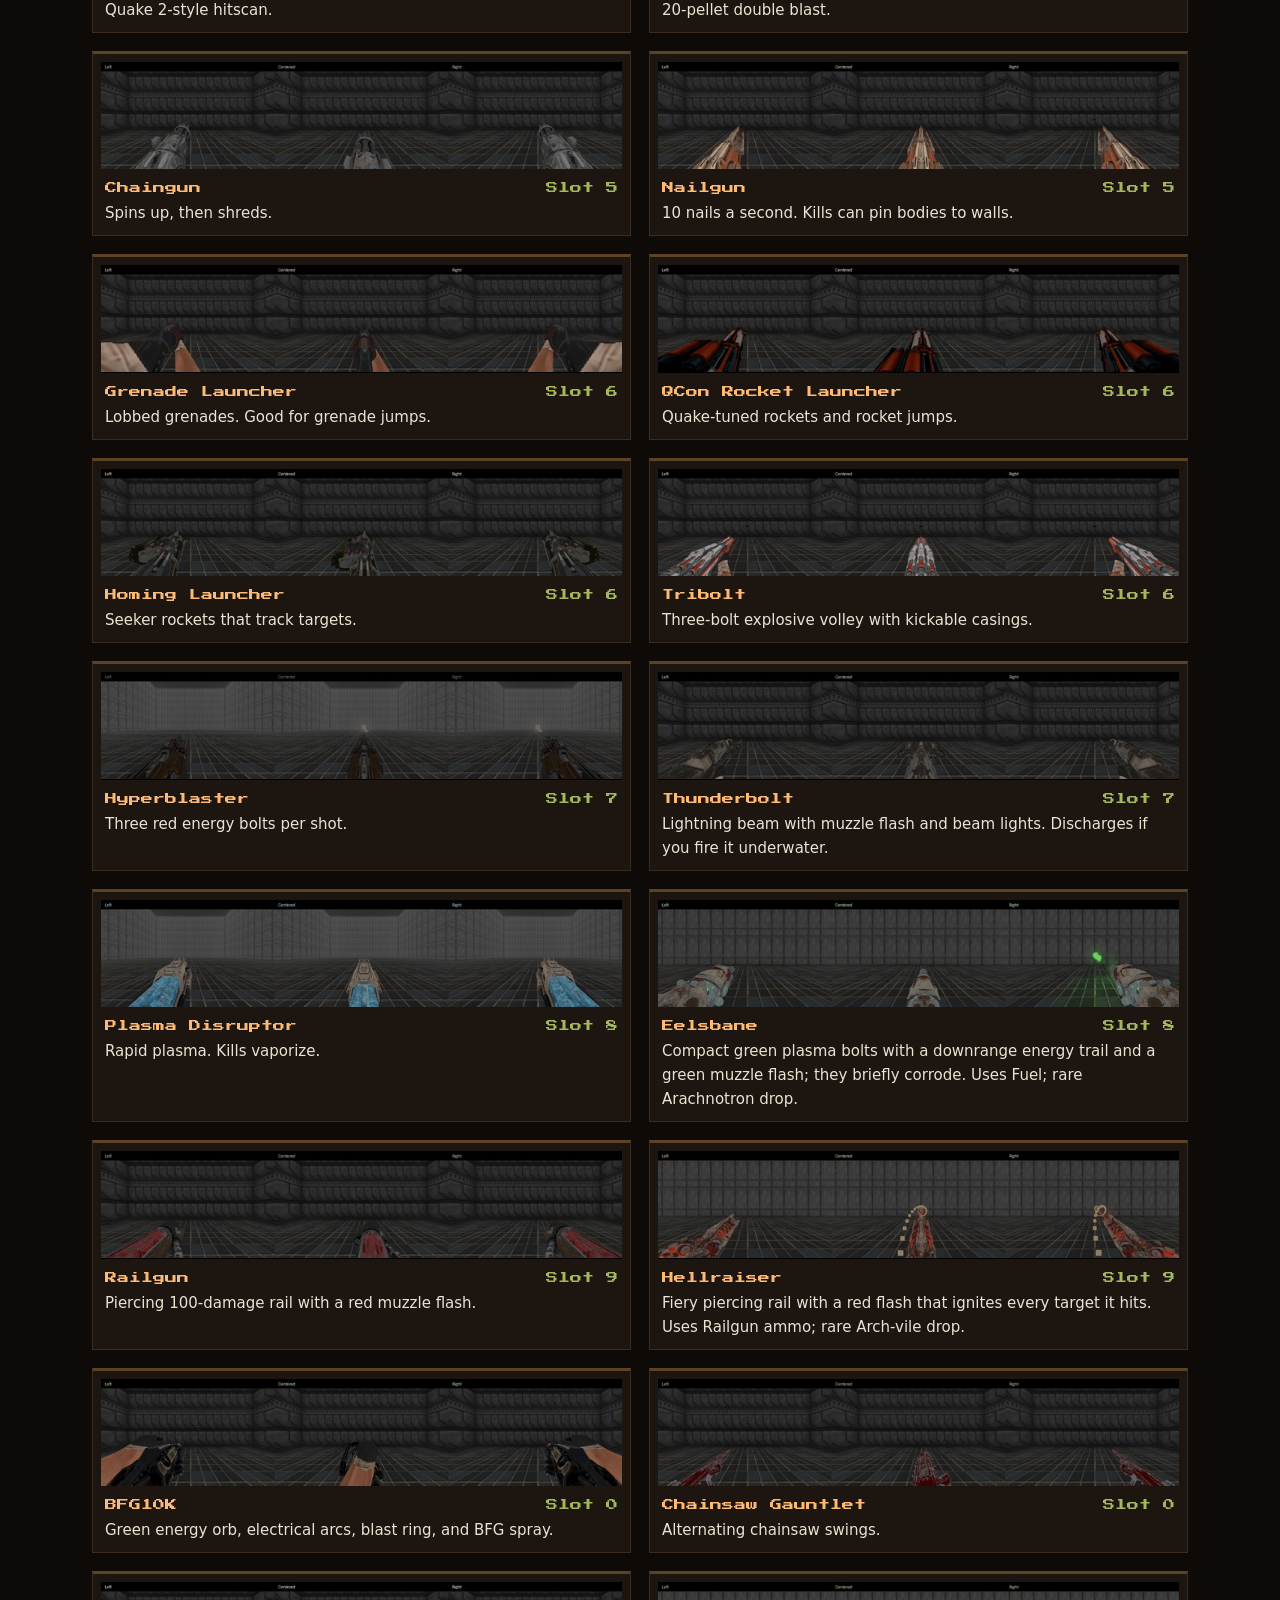
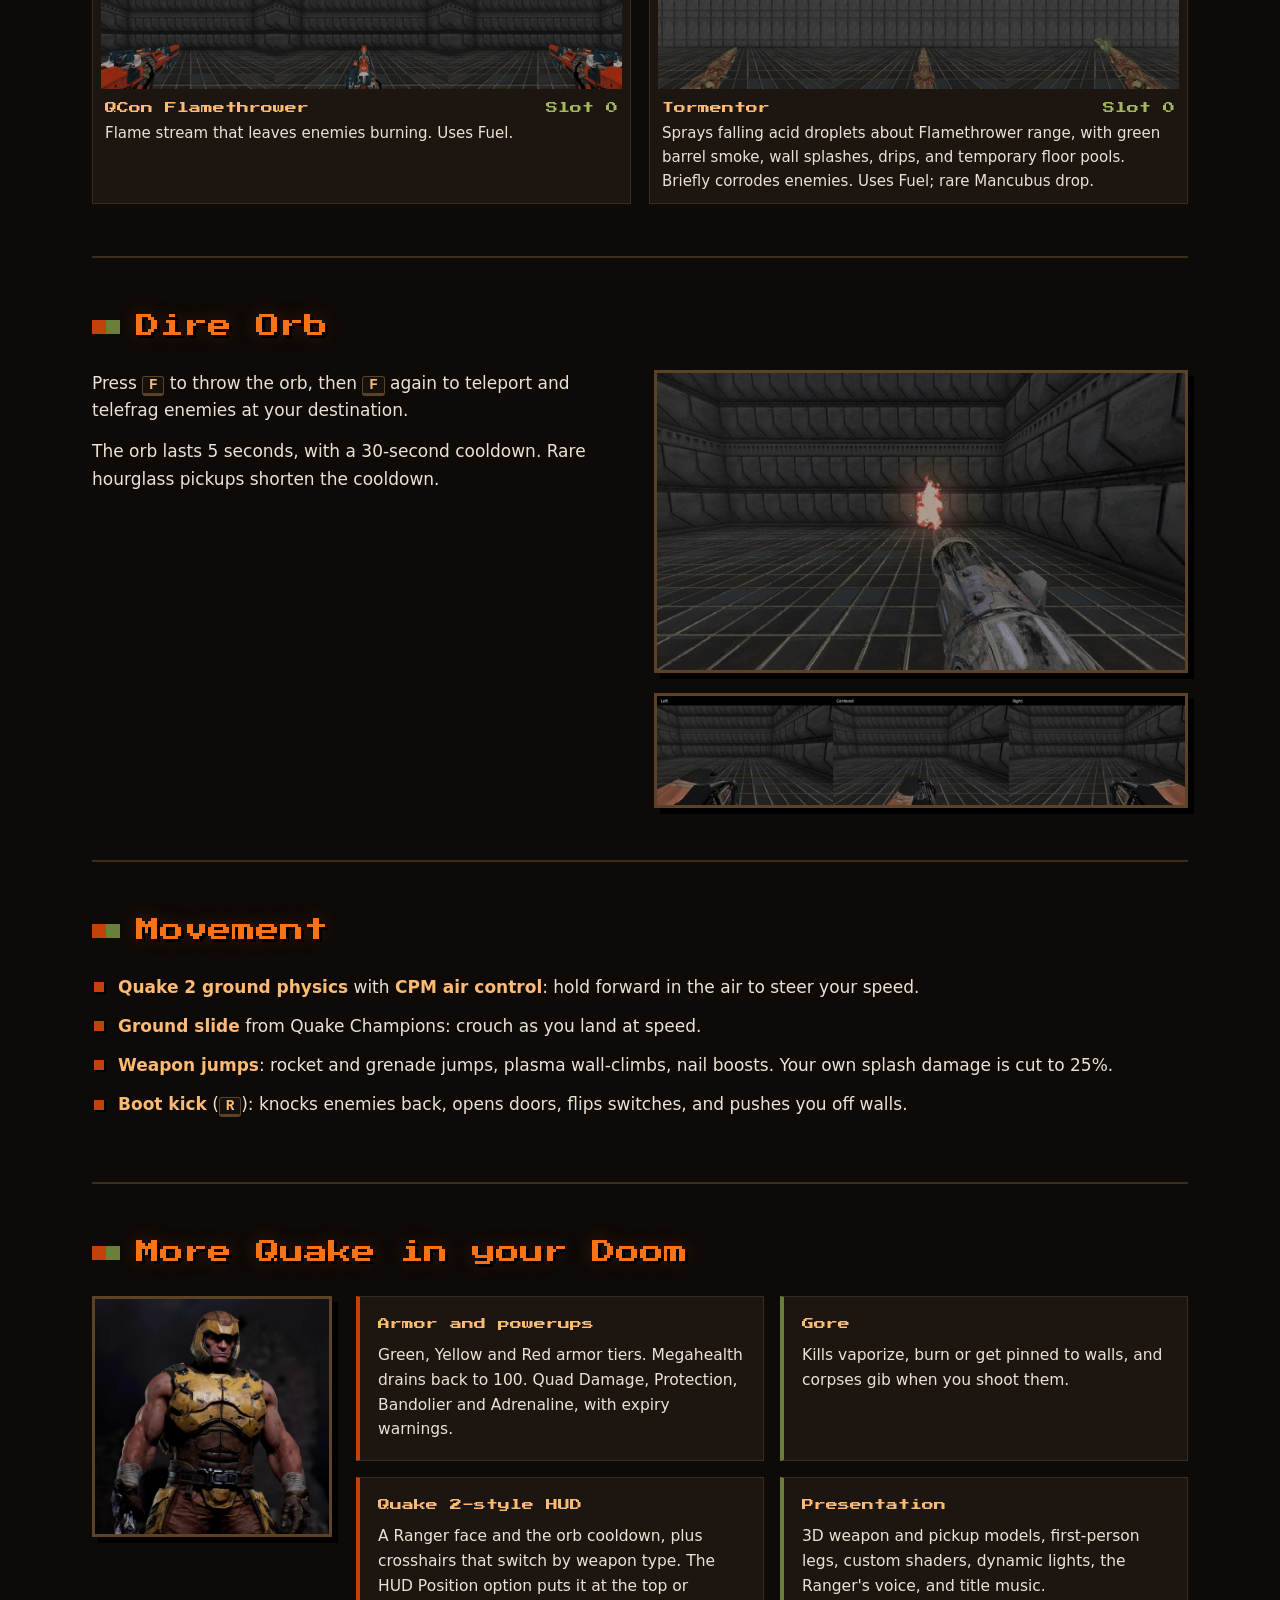
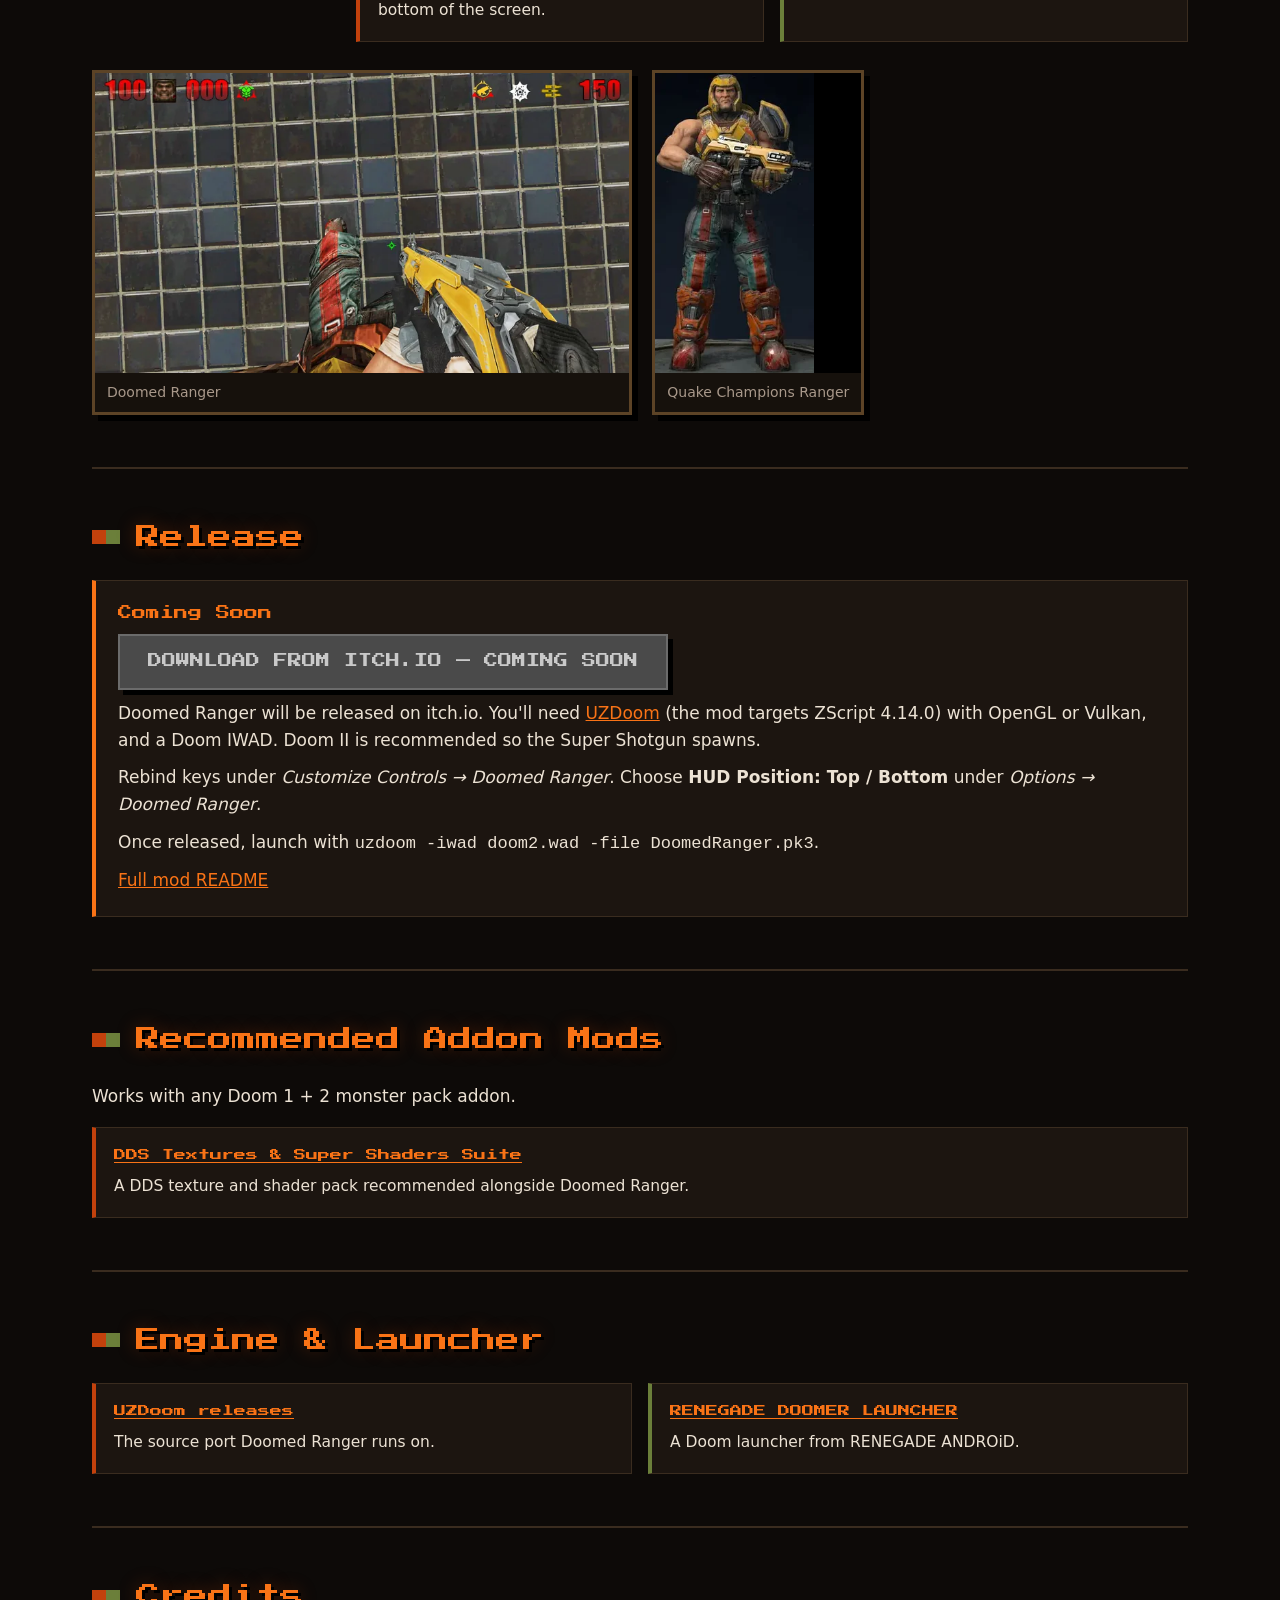
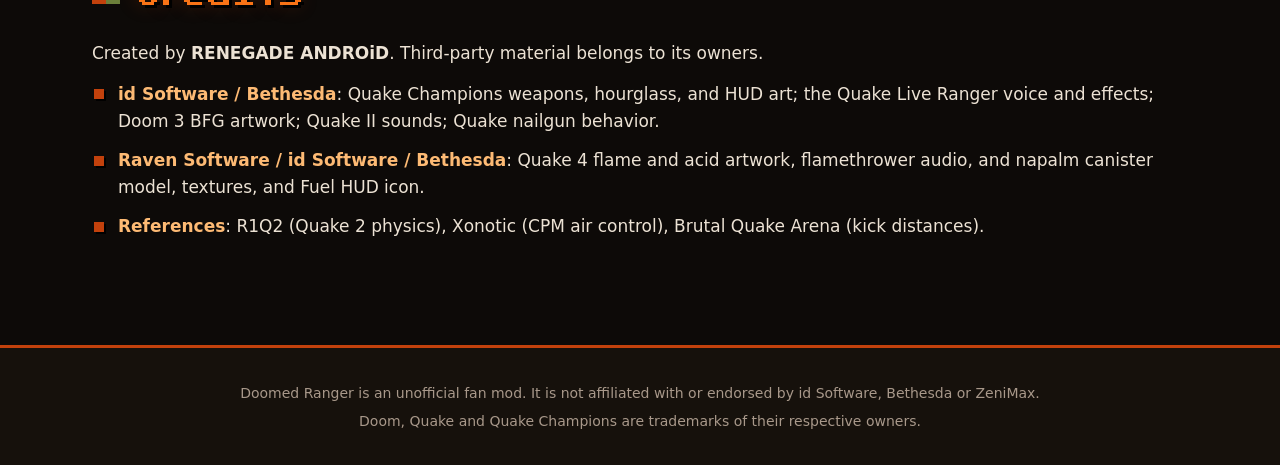
==== commit 844726ec: "Remove copyright and social link footer line" ====
--- a/index.html
+++ b/index.html
@@ -161,7 +161,6 @@
 <footer class="footer">
   <p>Doomed Ranger is an unofficial fan mod. It is not affiliated with or endorsed by id Software, Bethesda or ZeniMax.</p>
   <p>Doom, Quake and Quake Champions are trademarks of their respective owners.</p>
-  <p>&copy; 2026 RENEGADE ANDROiD &middot; <a href="https://x.com/RenegadeAndroid" rel="noopener">@RenegadeAndroid</a></p>
 </footer>
 </body>
 </html>
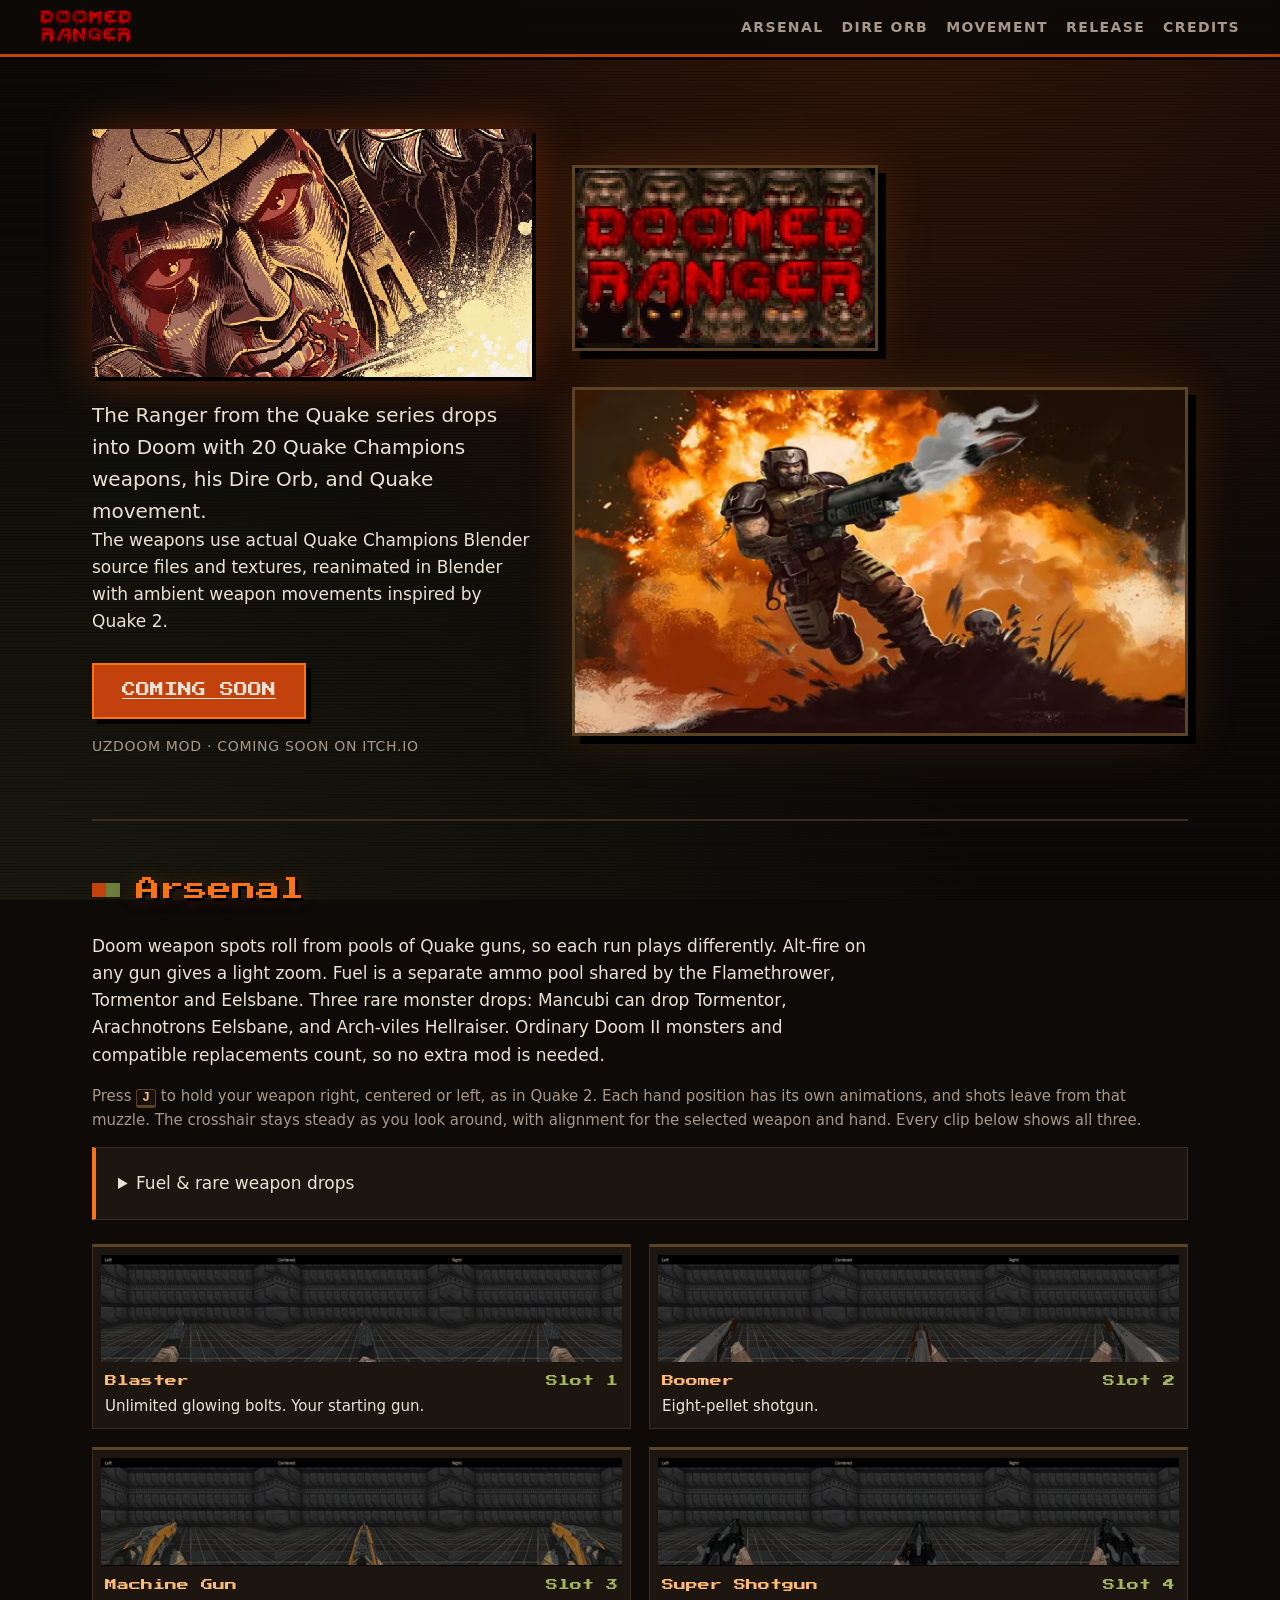
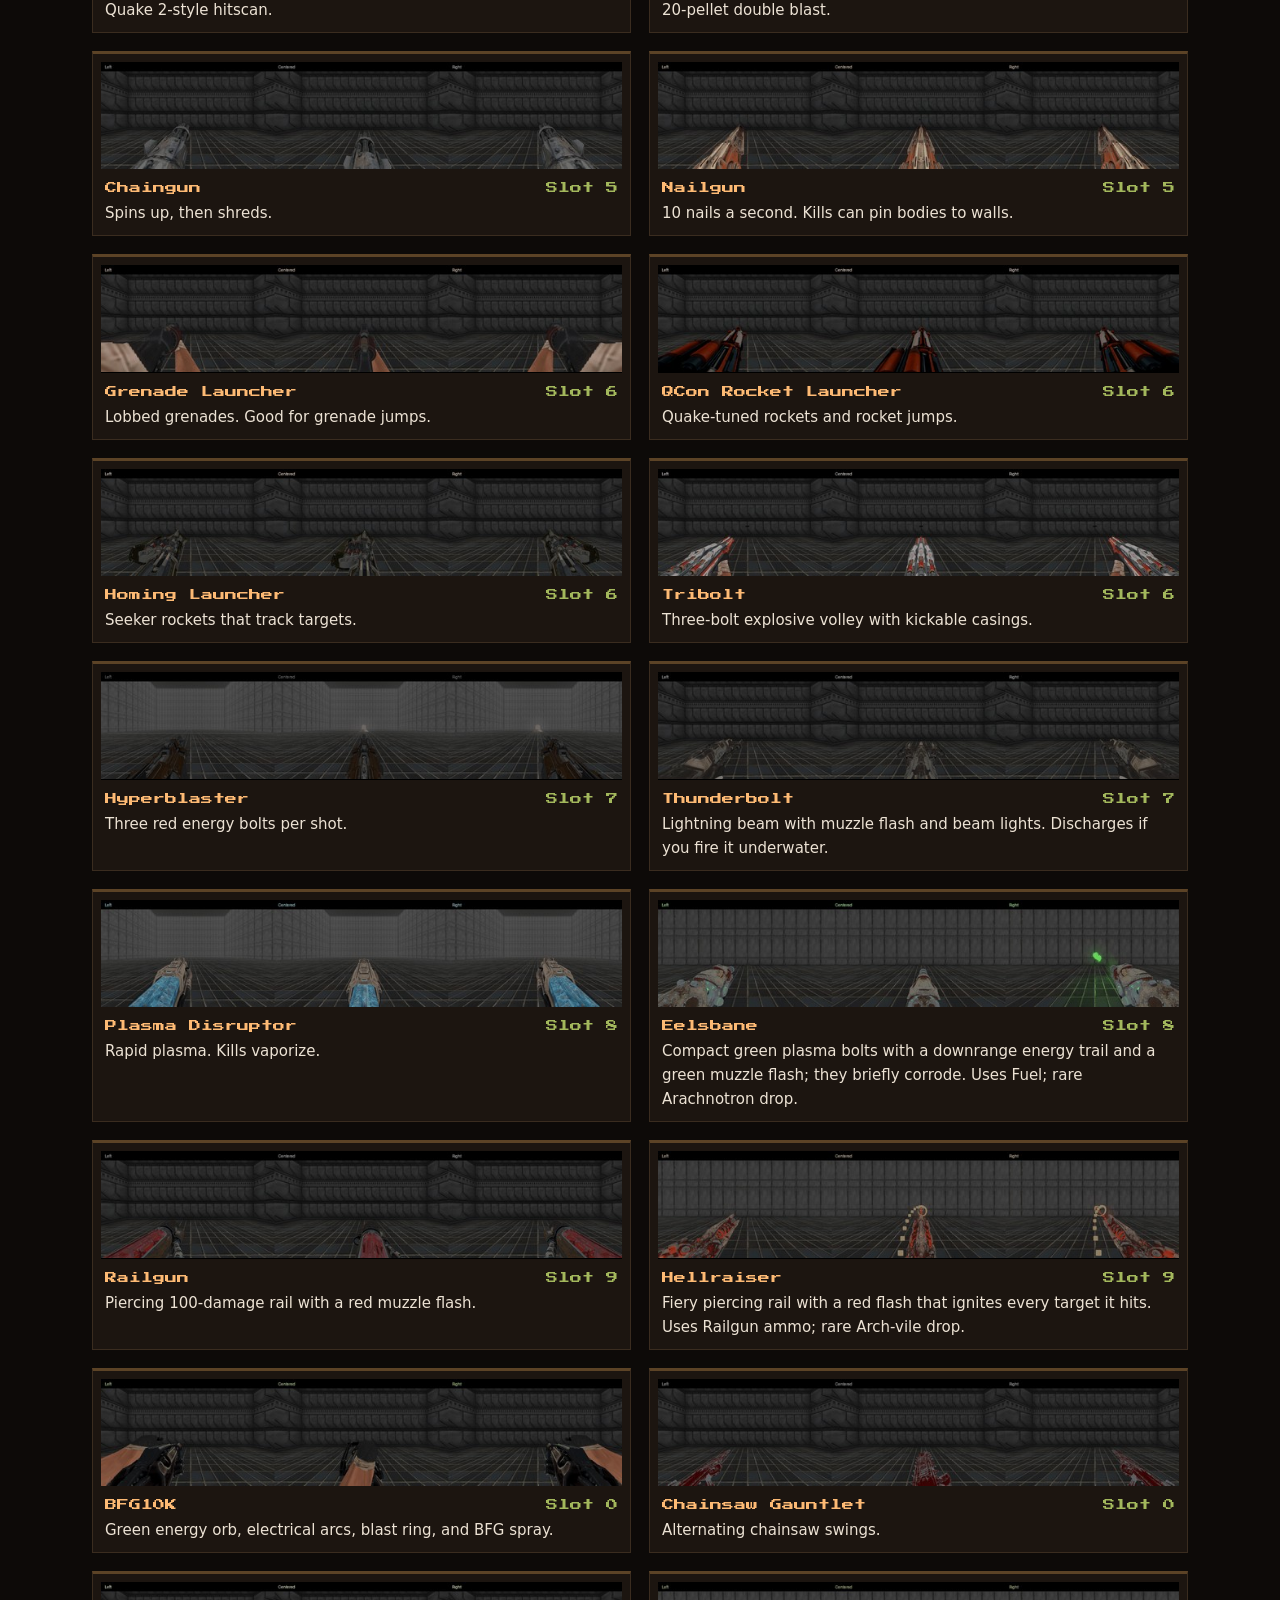
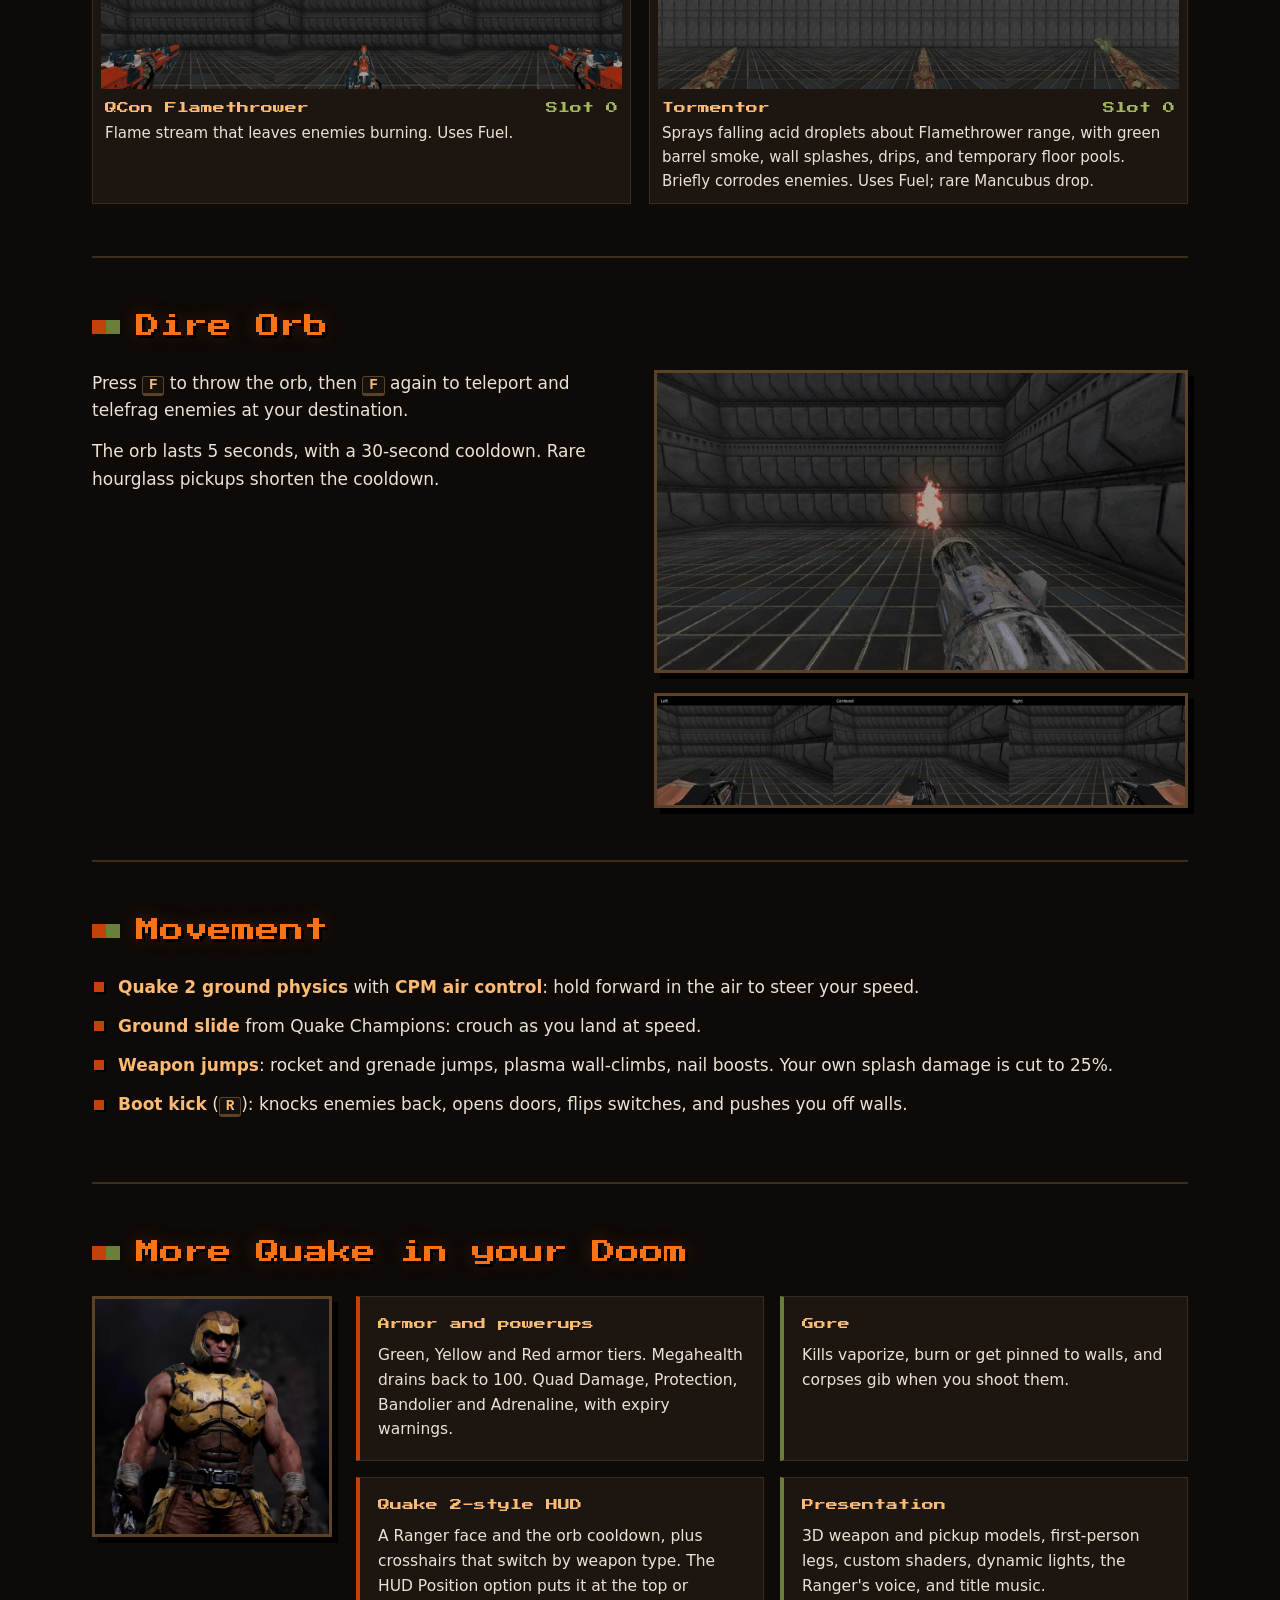
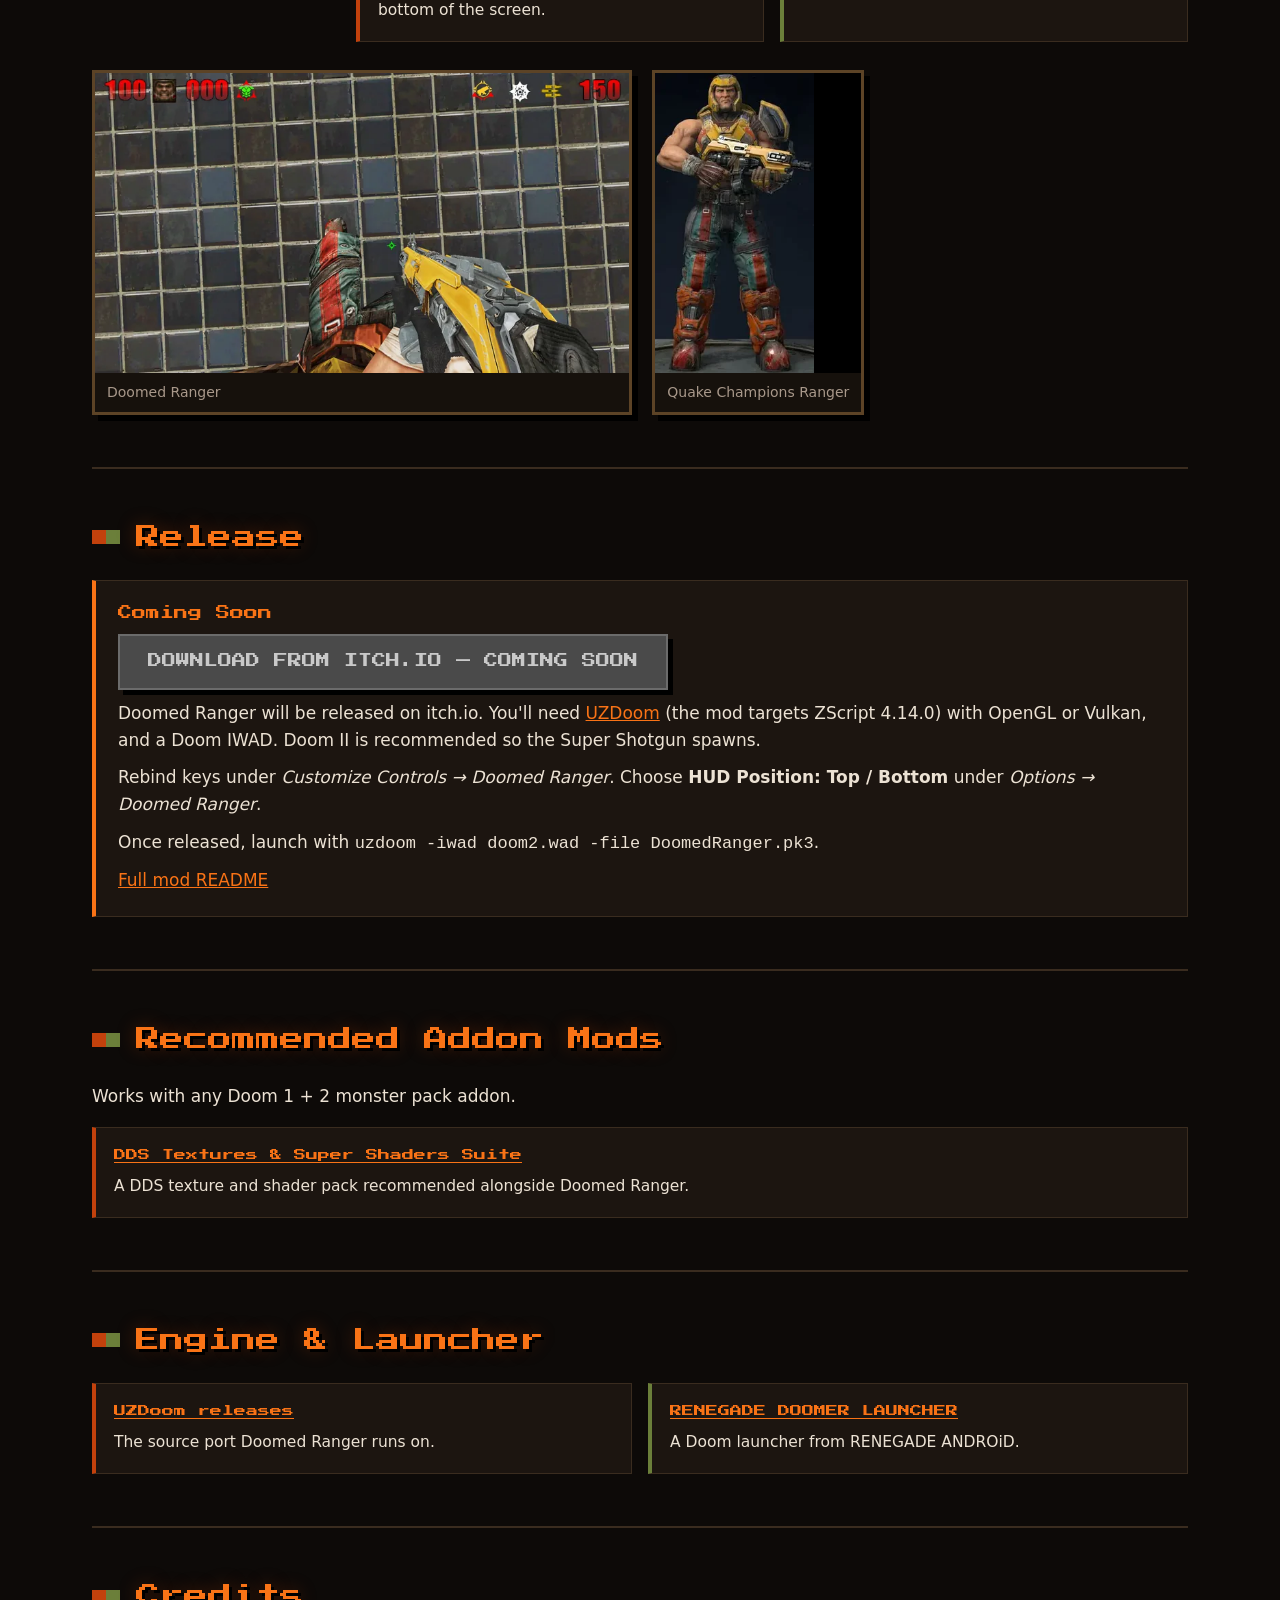
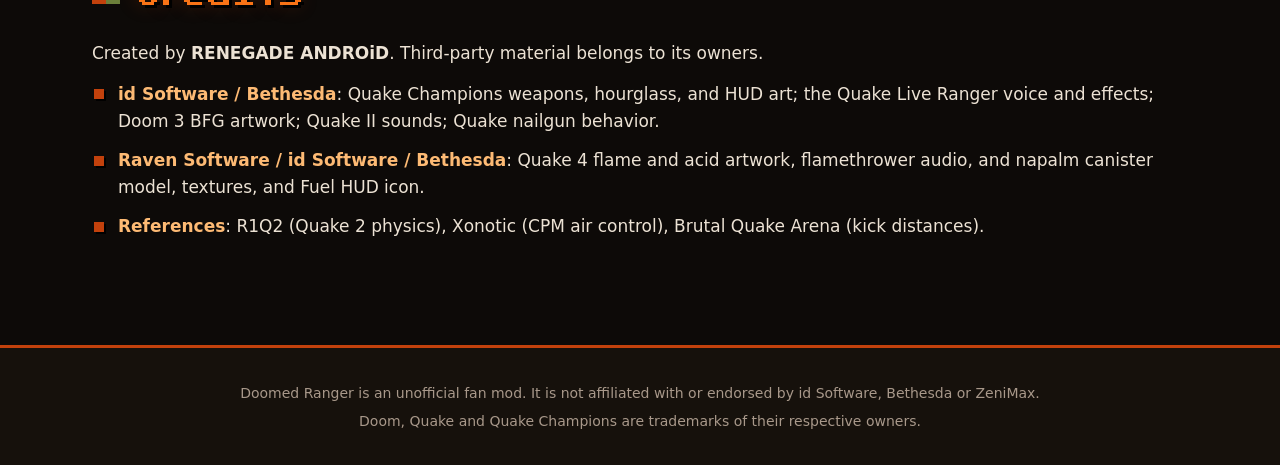
==== commit 1492669c: "Refresh Chaingun preview with current circular firing spread" ====
--- a/index.html
+++ b/index.html
@@ -59,7 +59,7 @@
 <figure class="weapon"><video autoplay muted loop playsinline preload="none" poster="media/boomer.jpg?v=d4609a7aebd3" aria-label="Boomer held left, centered and right"><source src="media/boomer.mp4?v=d4609a7aebd3" type="video/mp4"></video><figcaption><h3>Boomer<span class="slot">Slot 2</span></h3><p>Eight-pellet shotgun.</p></figcaption></figure>
 <figure class="weapon"><video autoplay muted loop playsinline preload="none" poster="media/machine-gun.jpg?v=020d943dd114" aria-label="Machine Gun held left, centered and right"><source src="media/machine-gun.mp4?v=020d943dd114" type="video/mp4"></video><figcaption><h3>Machine Gun<span class="slot">Slot 3</span></h3><p>Quake 2-style hitscan.</p></figcaption></figure>
 <figure class="weapon"><video autoplay muted loop playsinline preload="none" poster="media/super-shotgun.jpg?v=9066d23cf0ee" aria-label="Super Shotgun held left, centered and right"><source src="media/super-shotgun.mp4?v=9066d23cf0ee" type="video/mp4"></video><figcaption><h3>Super Shotgun<span class="slot">Slot 4</span></h3><p>20-pellet double blast.</p></figcaption></figure>
-<figure class="weapon"><video autoplay muted loop playsinline preload="none" poster="media/chaingun.jpg?v=4c9219ea2337" aria-label="Chaingun held left, centered and right"><source src="media/chaingun.mp4?v=4c9219ea2337" type="video/mp4"></video><figcaption><h3>Chaingun<span class="slot">Slot 5</span></h3><p>Spins up, then shreds.</p></figcaption></figure>
+<figure class="weapon"><video autoplay muted loop playsinline preload="none" poster="media/chaingun.jpg?v=e6c6efb19000" aria-label="Chaingun held left, centered and right"><source src="media/chaingun.mp4?v=e6c6efb19000" type="video/mp4"></video><figcaption><h3>Chaingun<span class="slot">Slot 5</span></h3><p>Spins up, then shreds.</p></figcaption></figure>
 <figure class="weapon"><video autoplay muted loop playsinline preload="none" poster="media/nailgun.jpg?v=85e5bc1e5933" aria-label="Nailgun held left, centered and right"><source src="media/nailgun.mp4?v=85e5bc1e5933" type="video/mp4"></video><figcaption><h3>Nailgun<span class="slot">Slot 5</span></h3><p>10 nails a second. Kills can pin bodies to walls.</p></figcaption></figure>
 <figure class="weapon"><video autoplay muted loop playsinline preload="none" poster="media/grenade-launcher.jpg?v=d6468c8aa0d2" aria-label="Grenade Launcher held left, centered and right"><source src="media/grenade-launcher.mp4?v=d6468c8aa0d2" type="video/mp4"></video><figcaption><h3>Grenade Launcher<span class="slot">Slot 6</span></h3><p>Lobbed grenades. Good for grenade jumps.</p></figcaption></figure>
 <figure class="weapon"><video autoplay muted loop playsinline preload="none" poster="media/qcon-rocket-launcher.jpg?v=6a2fb8ad66dd" aria-label="QCon Rocket Launcher held left, centered and right"><source src="media/qcon-rocket-launcher.mp4?v=6a2fb8ad66dd" type="video/mp4"></video><figcaption><h3>QCon Rocket Launcher<span class="slot">Slot 6</span></h3><p>Quake-tuned rockets and rocket jumps.</p></figcaption></figure>
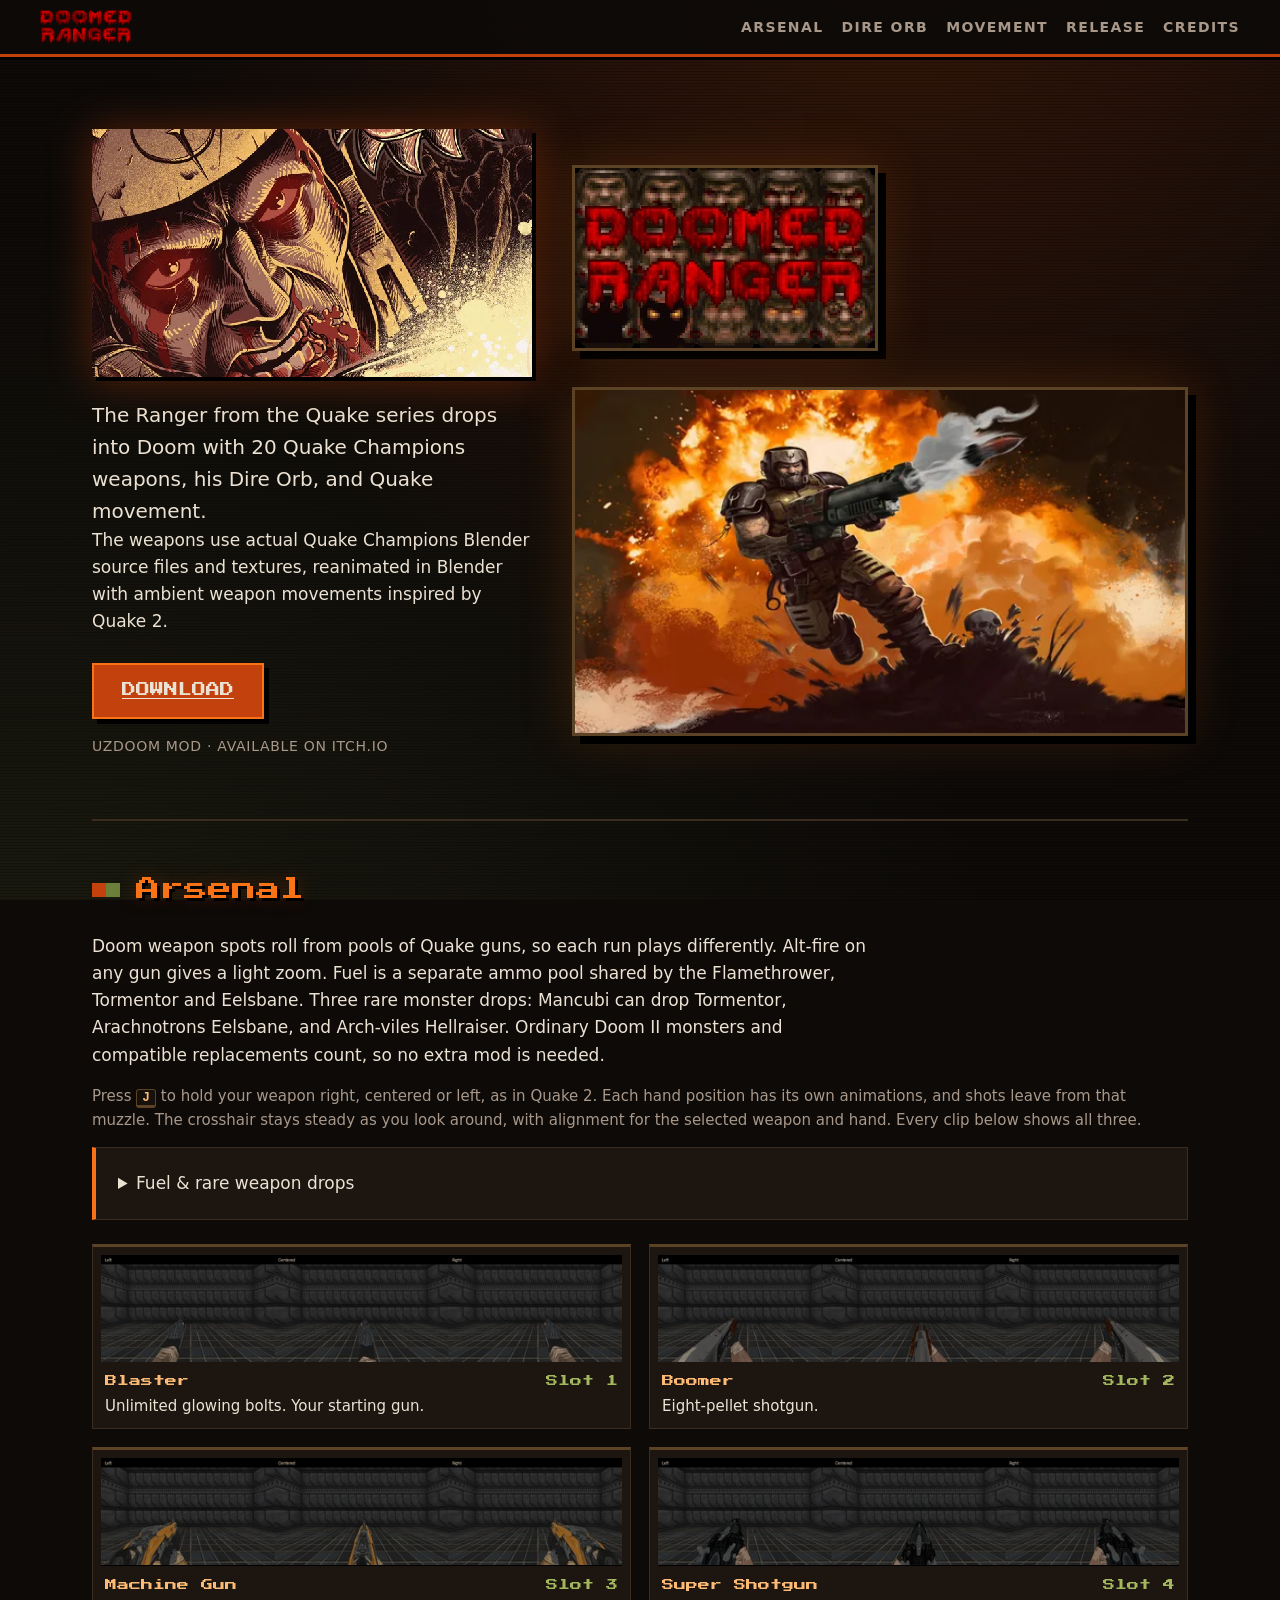
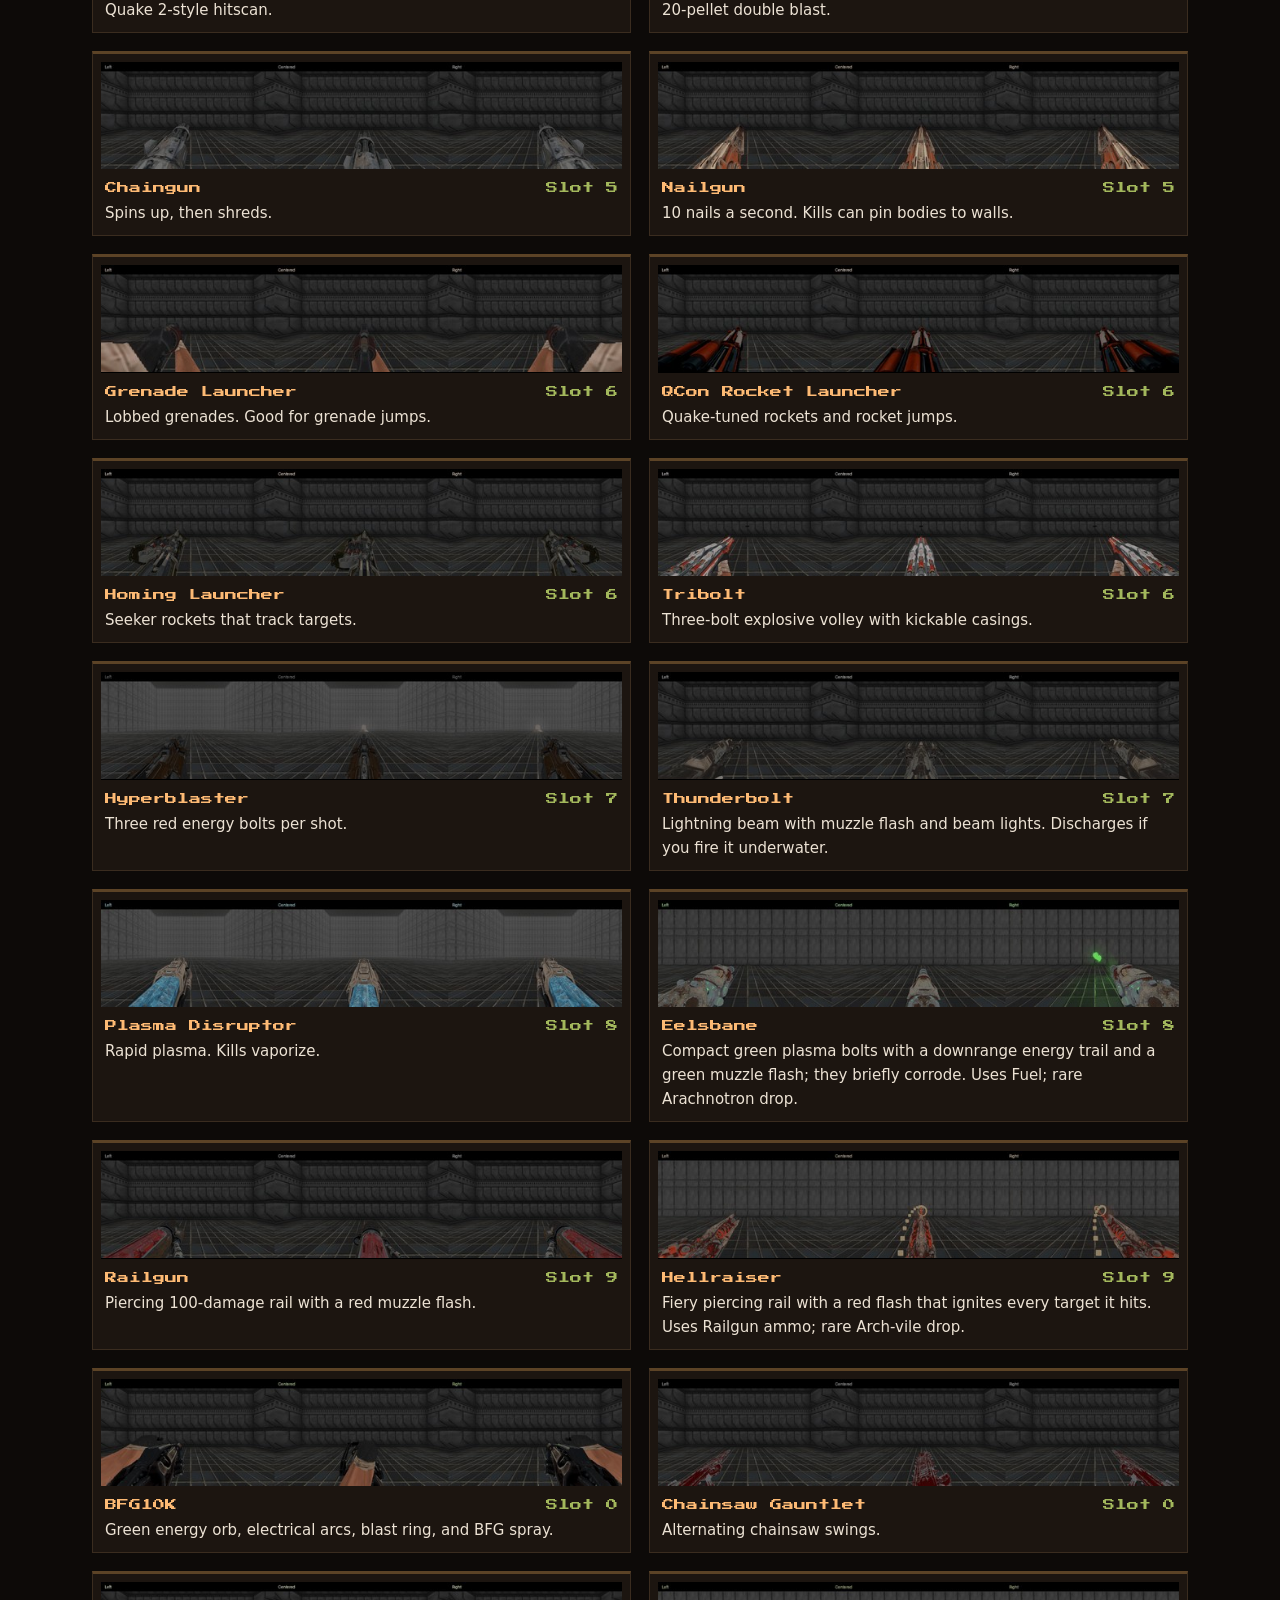
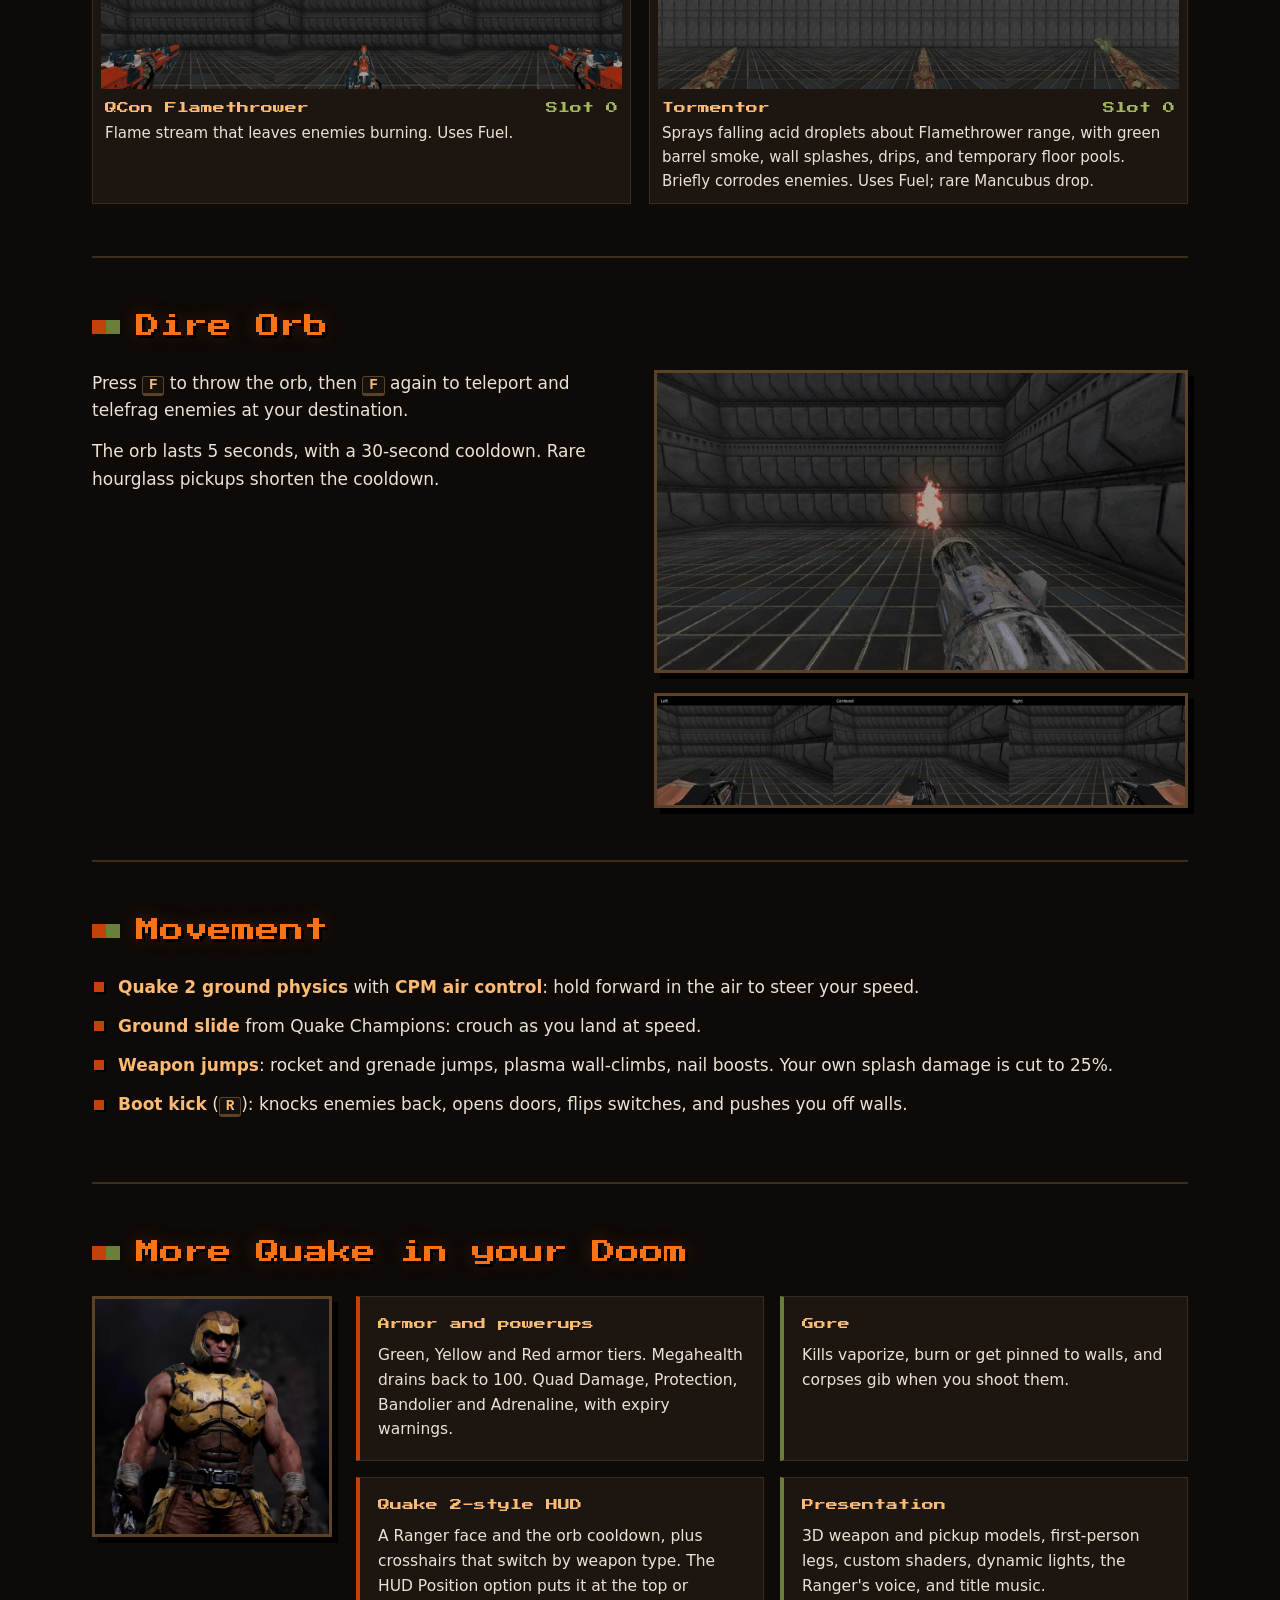
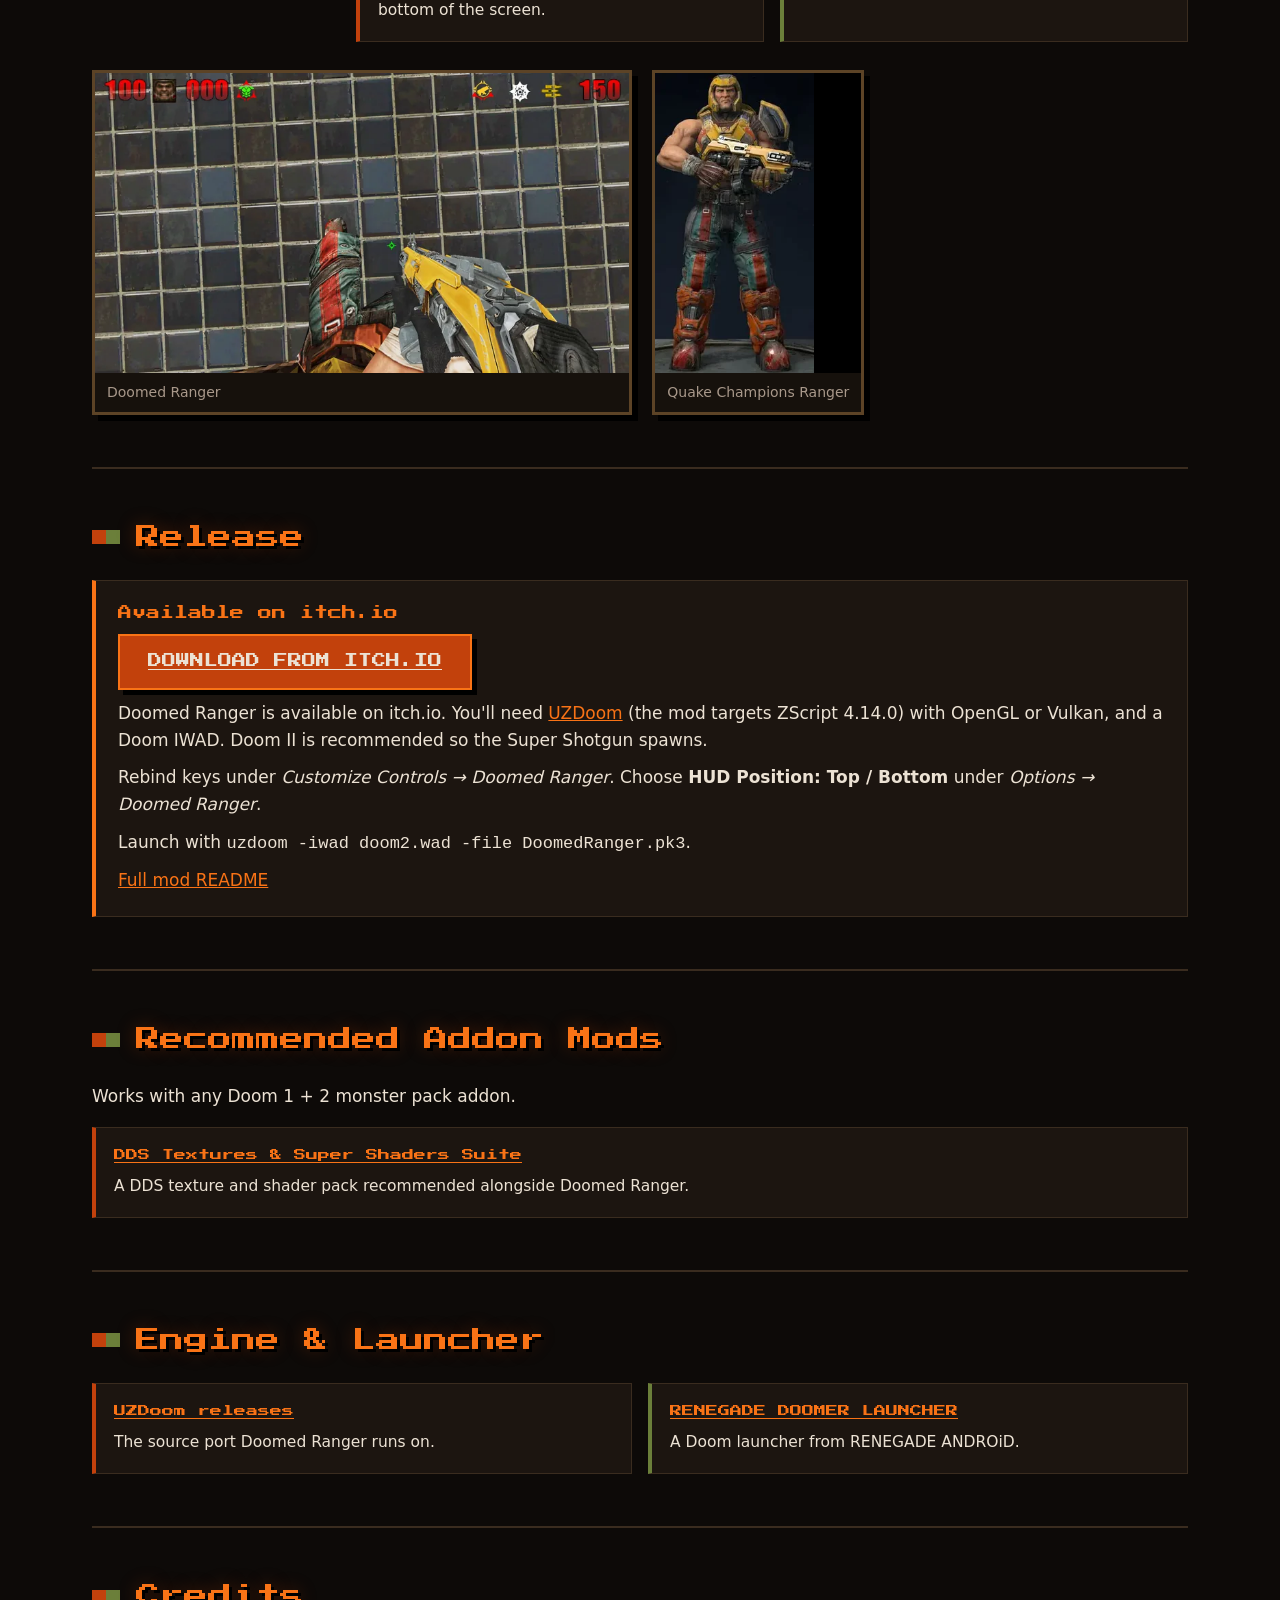
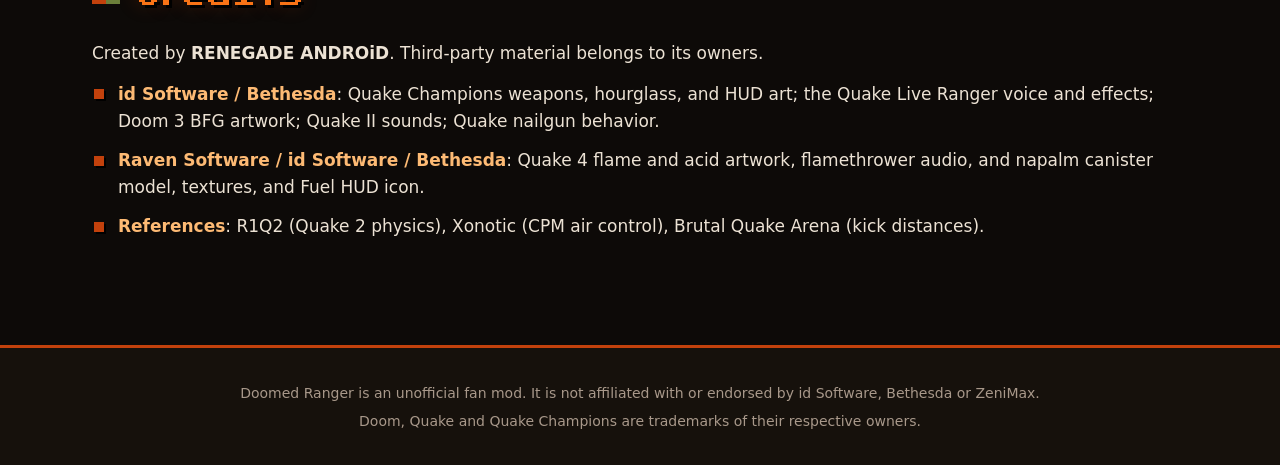
==== commit f166b0ee: "Enable public itch.io release downloads" ====
--- a/index.html
+++ b/index.html
@@ -3,17 +3,17 @@
 <head>
 <meta charset="utf-8">
 <meta name="viewport" content="width=device-width, initial-scale=1">
-<title>Doomed Ranger: the Quake Ranger in Doom | Coming Soon</title>
-<meta name="description" content="Doomed Ranger is a UZDoom mod that brings the Ranger from the Quake series into Doom with 20 Quake Champions weapons, the Dire Orb and Quake movement. Coming soon.">
+<title>Doomed Ranger: the Quake Ranger in Doom | Download</title>
+<meta name="description" content="Doomed Ranger is a UZDoom mod that brings the Ranger from the Quake series into Doom with 20 Quake Champions weapons, the Dire Orb and Quake movement. Available on itch.io.">
 <meta name="theme-color" content="#0d0a08">
 <meta property="og:type" content="website">
 <meta property="og:title" content="Doomed Ranger: the Quake Ranger in Doom">
-<meta property="og:description" content="20 Quake Champions weapons, the Dire Orb and Quake movement, in Doom. Coming soon.">
+<meta property="og:description" content="20 Quake Champions weapons, the Dire Orb and Quake movement, in Doom. Available on itch.io.">
 <meta property="og:image" content="img/og-image.jpg">
 <meta name="twitter:card" content="summary_large_image">
 <meta name="twitter:site" content="@RenegadeAndroid">
 <meta name="twitter:title" content="Doomed Ranger: the Quake Ranger in Doom">
-<meta name="twitter:description" content="20 Quake Champions weapons, the Dire Orb and Quake movement, in Doom. Coming soon.">
+<meta name="twitter:description" content="20 Quake Champions weapons, the Dire Orb and Quake movement, in Doom. Available on itch.io.">
 <meta name="twitter:image" content="img/og-image.jpg">
 <link rel="icon" href="favicon.ico" sizes="any">
 <link rel="icon" href="favicon-32.png" type="image/png" sizes="32x32">
@@ -35,8 +35,8 @@
     <h1><img src="img/titlepic.webp" alt="Doomed Ranger" width="672" height="378" class="pixelated"></h1>
     <p class="tagline">The Ranger from the Quake series drops into Doom with 20 Quake Champions weapons, his Dire Orb, and Quake movement.</p>
     <p class="lead">The weapons use actual Quake Champions Blender source files and textures, reanimated in Blender with ambient weapon movements inspired by Quake 2.</p>
-    <div class="cta"><a class="btn btn-download" href="#release">Coming Soon</a></div>
-    <p class="fineprint">UZDoom mod &middot; Coming soon on itch.io</p>
+    <div class="cta"><a class="btn btn-download" href="#release">Download</a></div>
+    <p class="fineprint">UZDoom mod &middot; Available on itch.io</p>
   </div>
   <div class="hero-art">
     <figure class="hero-shot hero-banner pixelated"><img src="img/title-banner.webp?v=20261005c" alt="Doomed Ranger title" width="300" height="180"></figure>
@@ -122,11 +122,11 @@
 <section class="section" id="release">
   <h2><span class="pix"></span>Release</h2>
   <div class="card">
-    <p class="status">Coming Soon</p>
-    <p><button class="btn btn-soon" disabled>Download from itch.io — Coming Soon</button></p>
-    <p>Doomed Ranger will be released on itch.io. You'll need <a href="https://github.com/UZDoom/UZDoom/releases" rel="noopener">UZDoom</a> (the mod targets ZScript 4.14.0) with OpenGL or Vulkan, and a Doom IWAD. Doom II is recommended so the Super Shotgun spawns.</p>
+    <p class="status">Available on itch.io</p>
+    <p><a class="btn btn-download" href="https://renegade-android.itch.io/doomed-ranger" rel="noopener">Download from itch.io</a></p>
+    <p>Doomed Ranger is available on itch.io. You'll need <a href="https://github.com/UZDoom/UZDoom/releases" rel="noopener">UZDoom</a> (the mod targets ZScript 4.14.0) with OpenGL or Vulkan, and a Doom IWAD. Doom II is recommended so the Super Shotgun spawns.</p>
     <p>Rebind keys under <em>Customize Controls → Doomed Ranger</em>. Choose <strong>HUD Position: Top / Bottom</strong> under <em>Options → Doomed Ranger</em>.</p>
-    <p>Once released, launch with <code>uzdoom -iwad doom2.wad -file DoomedRanger.pk3</code>.</p>
+    <p>Launch with <code>uzdoom -iwad doom2.wad -file DoomedRanger.pk3</code>.</p>
     <p><a href="https://github.com/RENEGADE-ANDROiD/DoomedRanger/blob/main/mod-readme.md">Full mod README</a></p>
   </div>
 </section>
